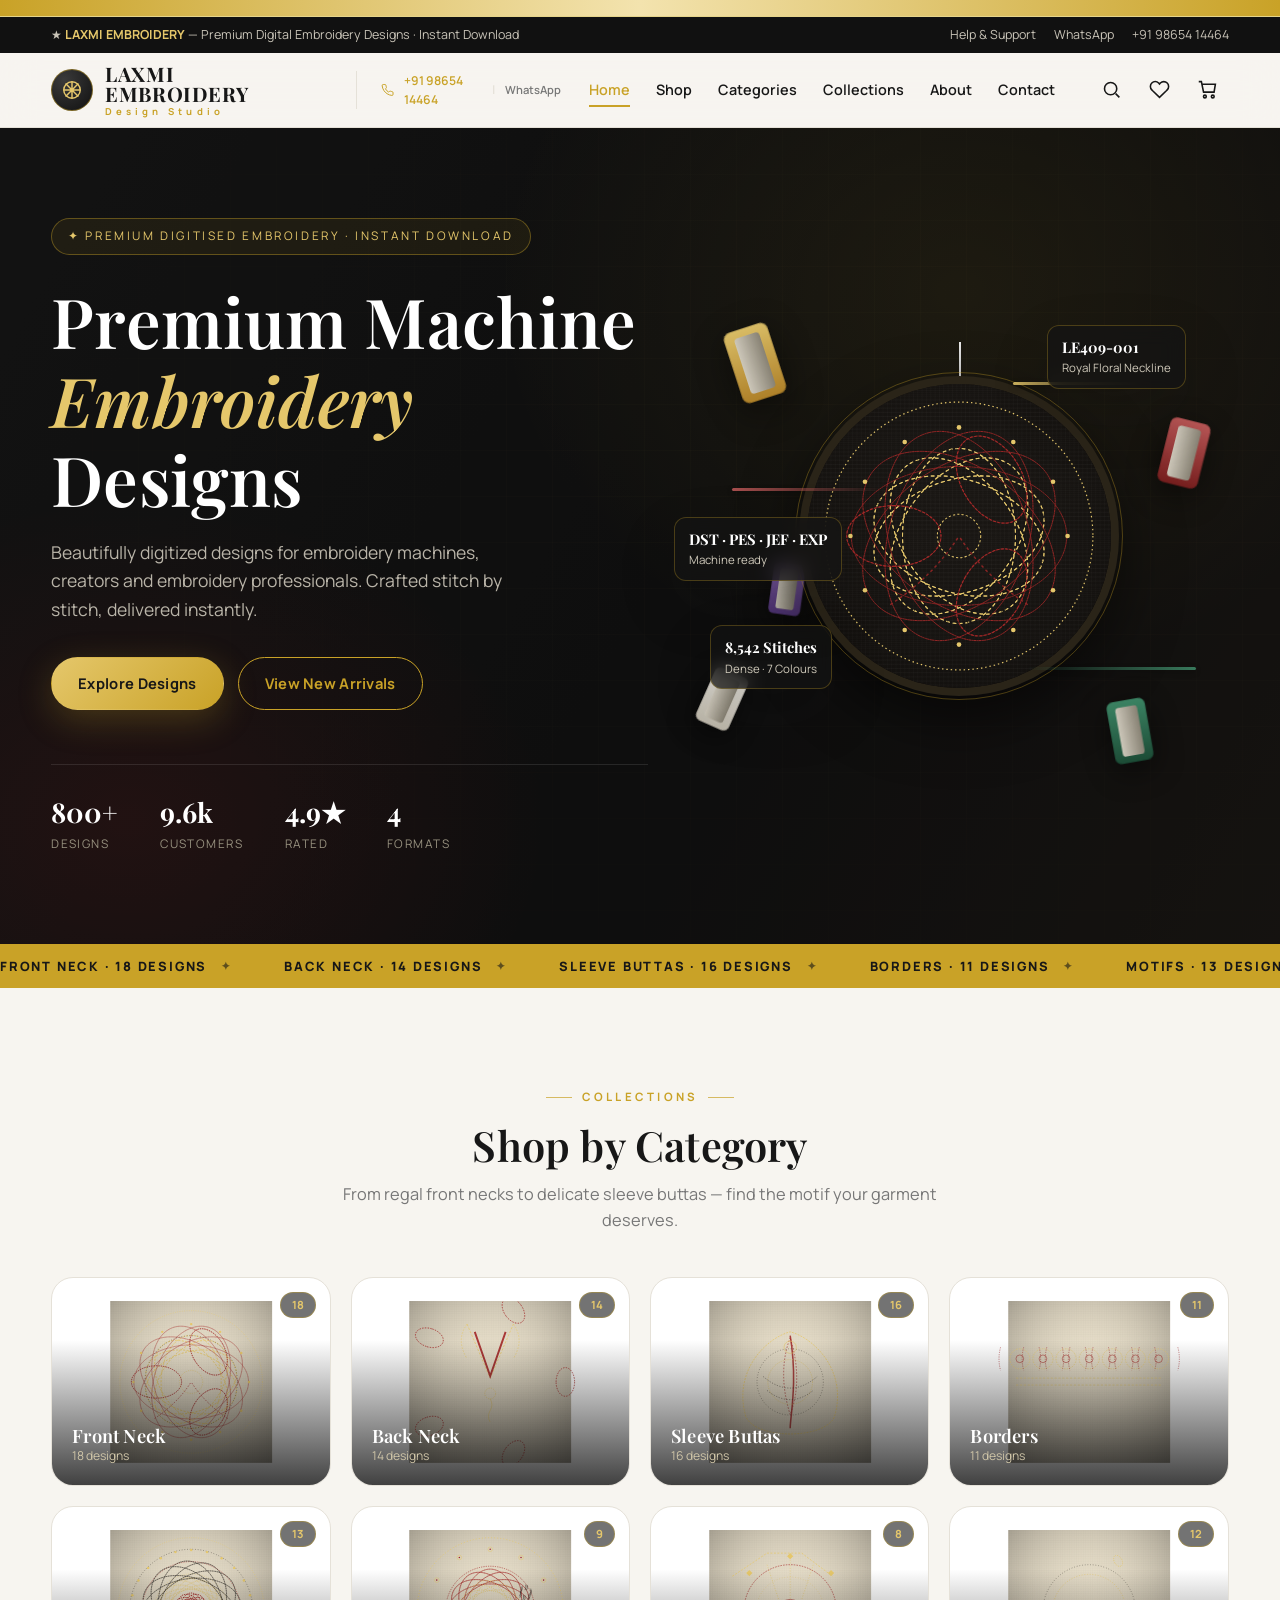
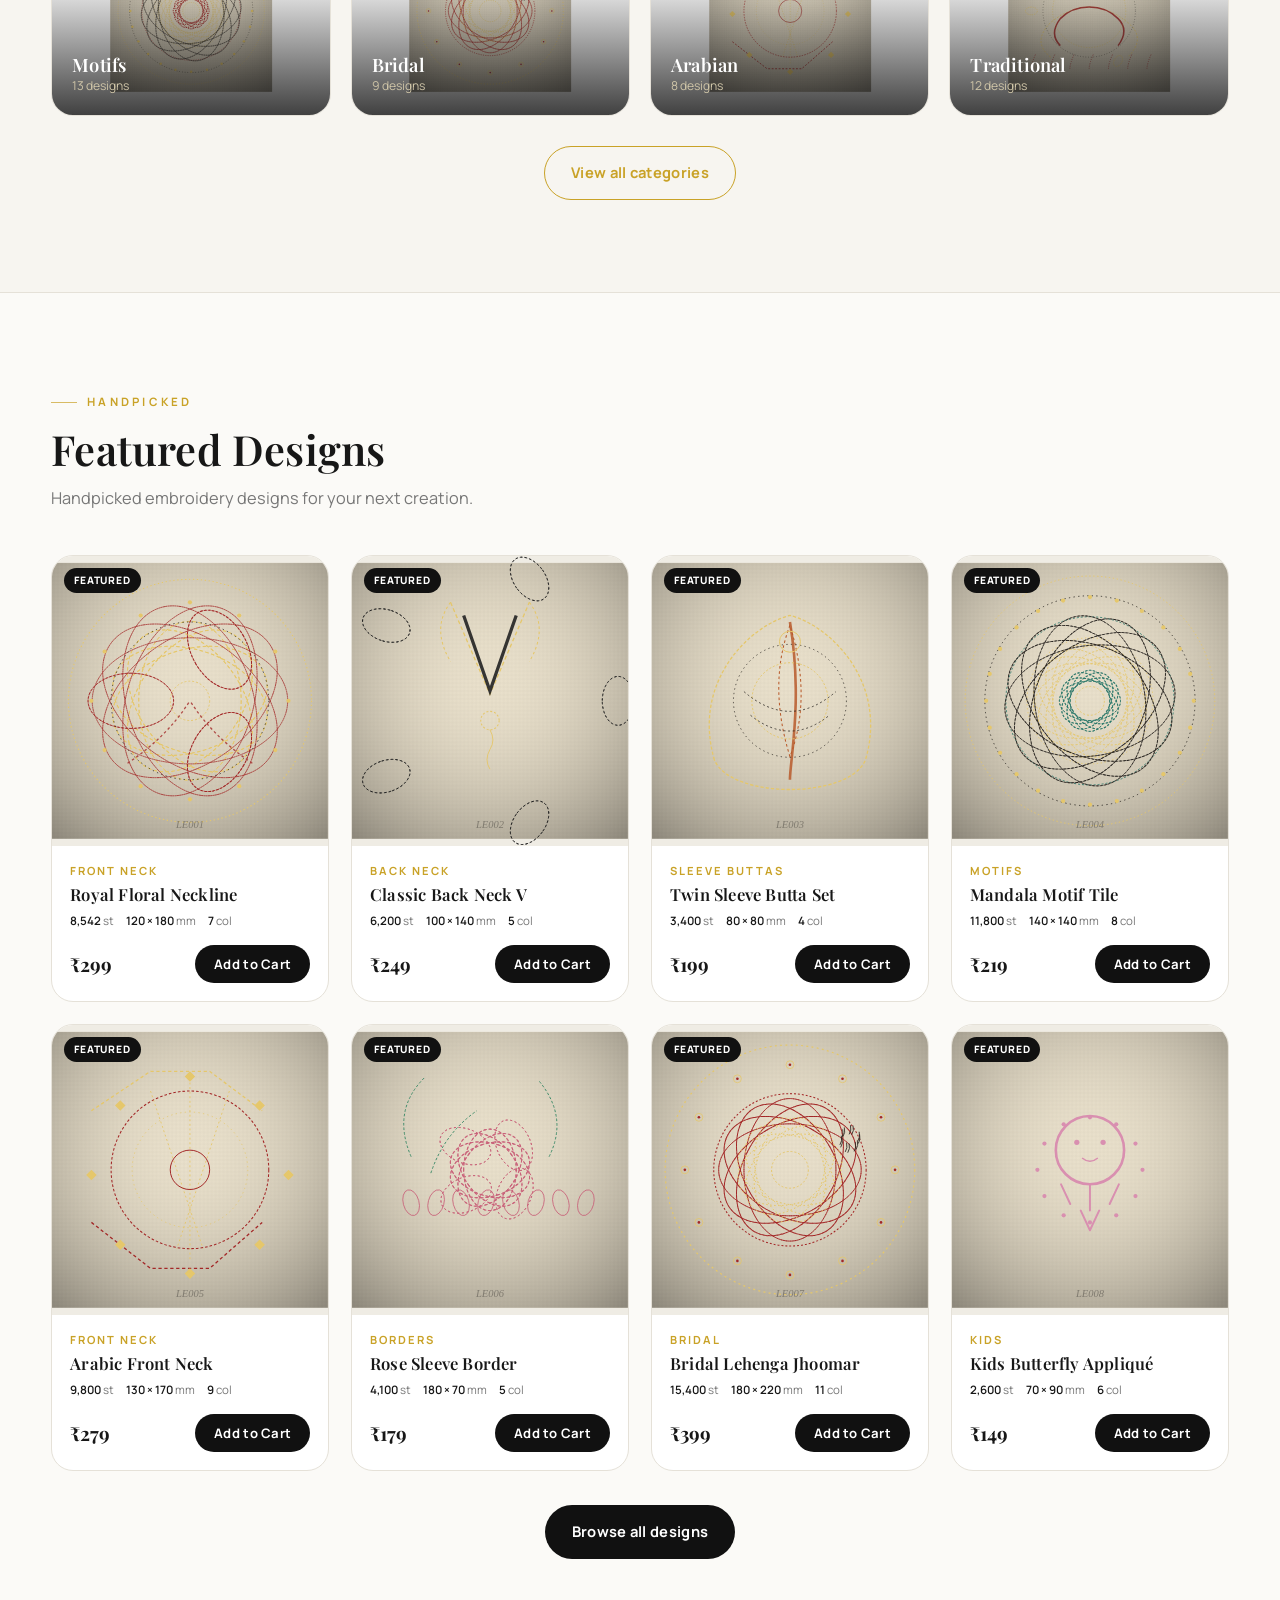
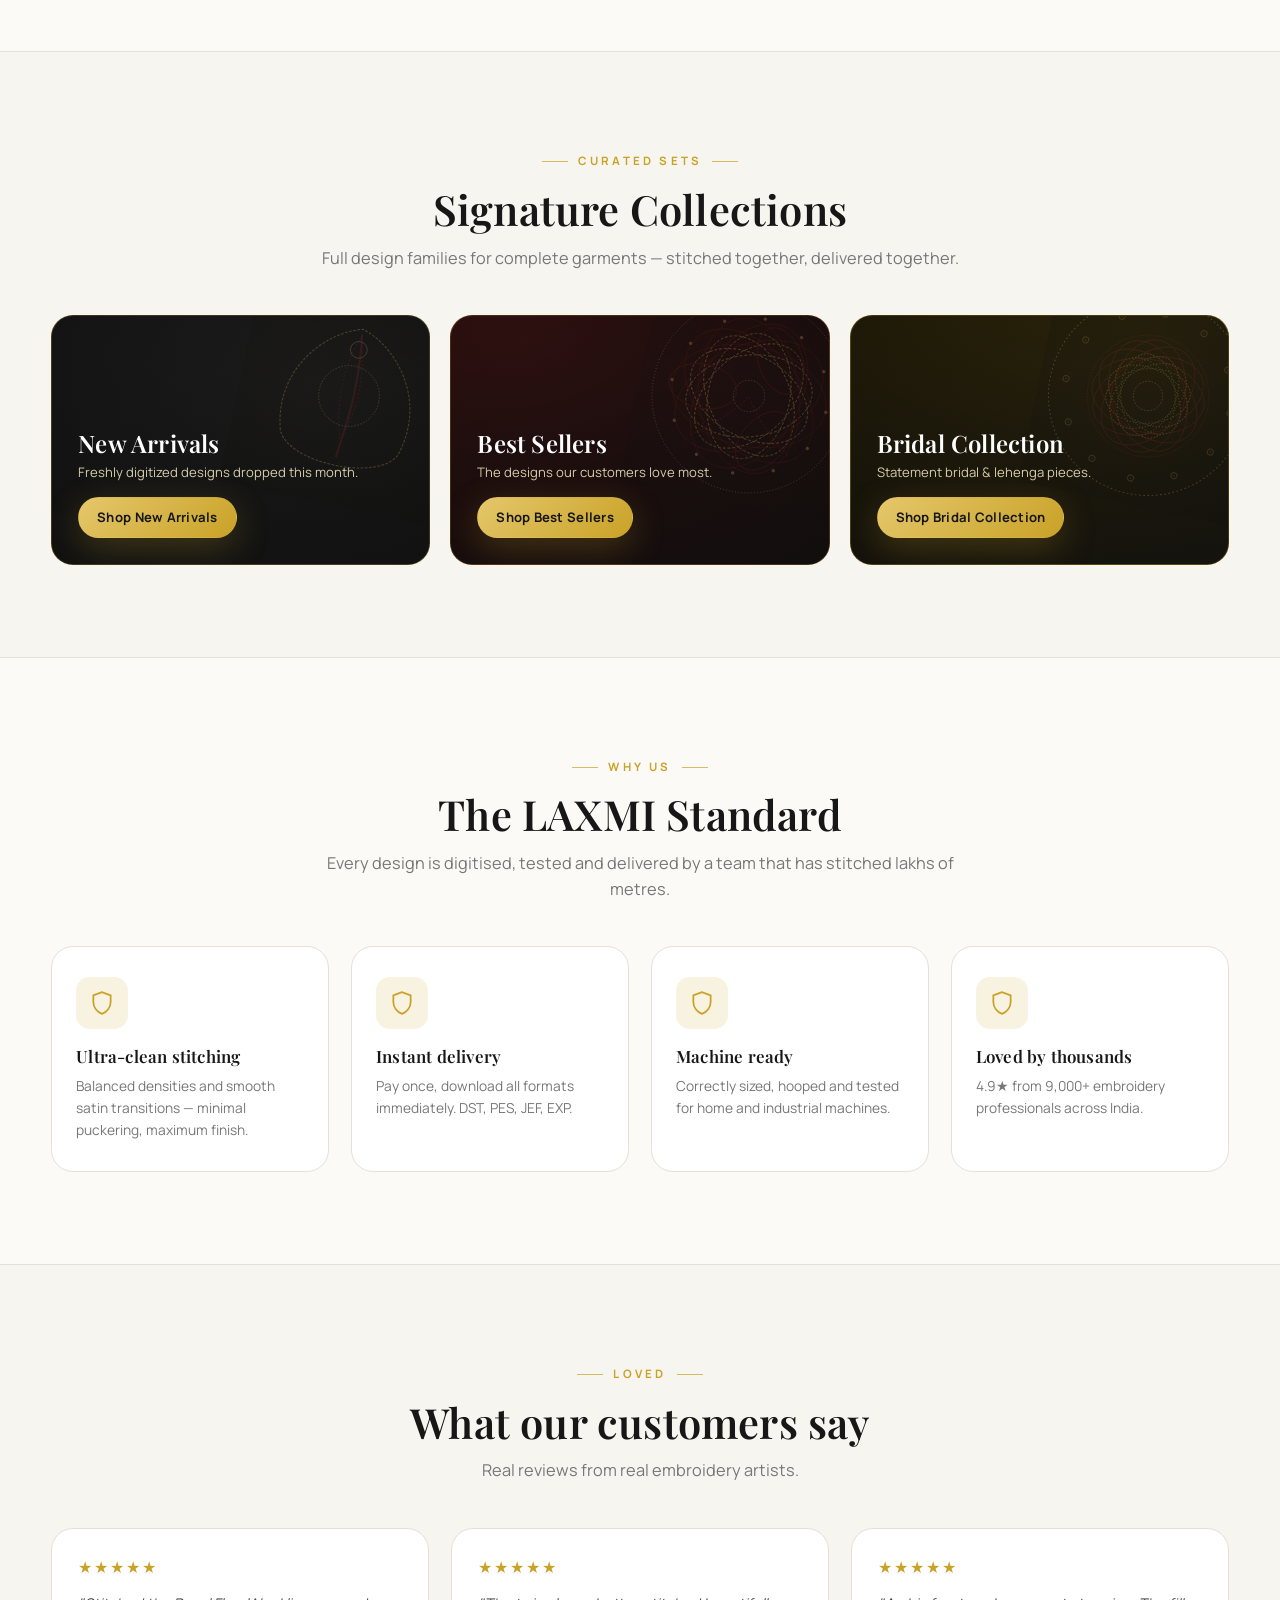
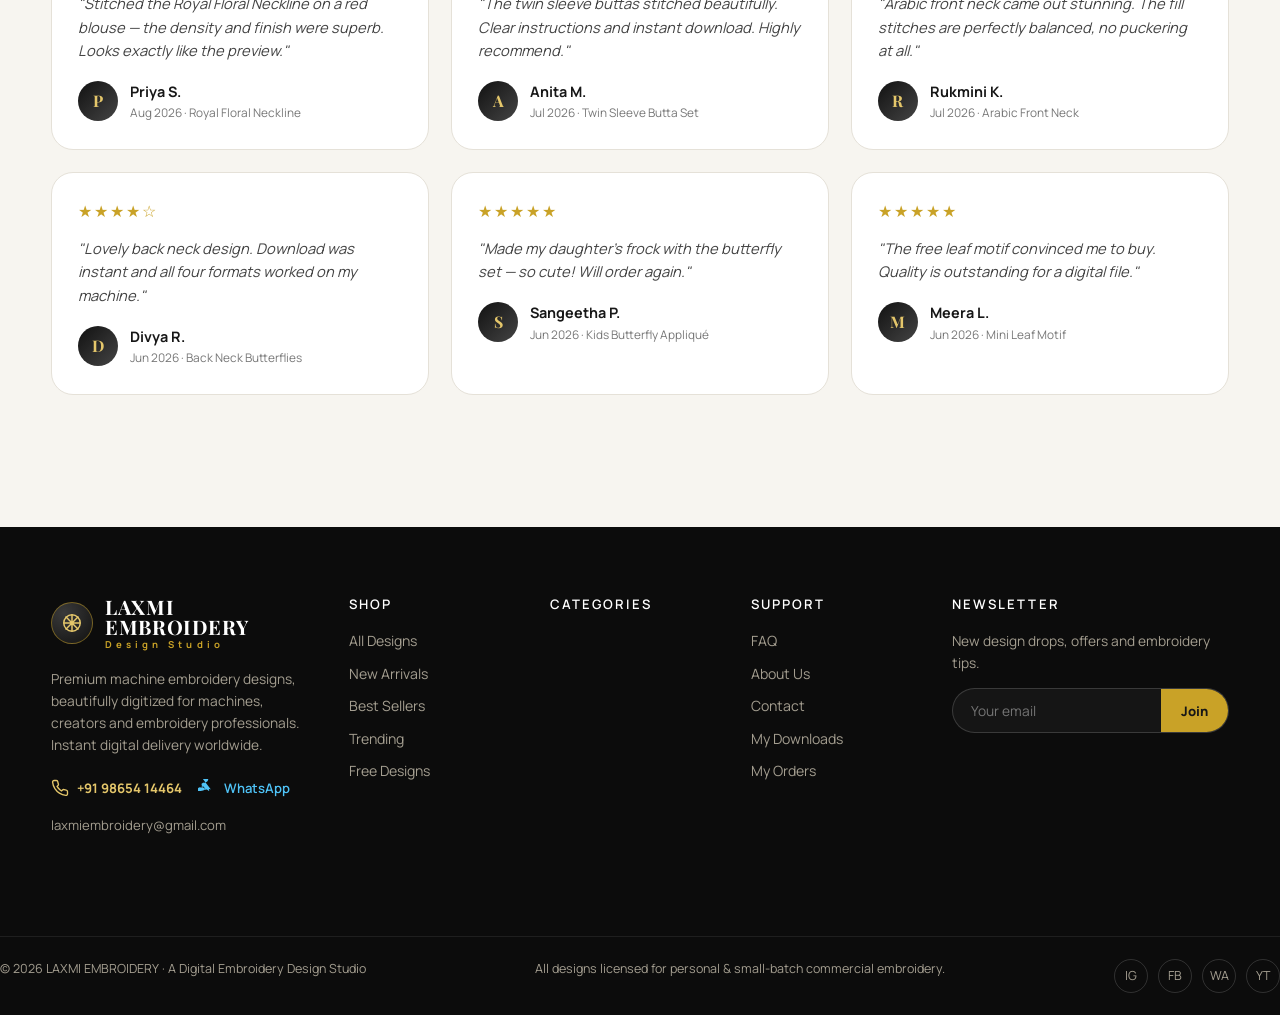
==== index.html @ 92add5aa "LAXMI EMBROIDERY - Premium Machine Embroidery Marketplace" ====
<!DOCTYPE html>
<html lang="en">
<head>
<meta charset="UTF-8">
<meta name="viewport" content="width=device-width, initial-scale=1.0">
<title>LAXMI EMBROIDERY — Premium Machine Embroidery Designs</title>
<meta name="description" content="Beautifully digitized machine embroidery designs for embroidery machines, creators and professionals. Instant digital download in DST, PES, JEF, EXP formats.">
<link rel="preconnect" href="https://fonts.googleapis.com">
<link rel="preconnect" href="https://fonts.gstatic.com" crossorigin>
<link href="https://fonts.googleapis.com/css2?family=Playfair+Display:ital,wght@0,400;0,600;0,700;1,400;1,600&family=Manrope:wght@400;500;600;700;800&display=swap" rel="stylesheet">
<link rel="stylesheet" href="market.css">
<link rel="icon" href="data:image/svg+xml,%3Csvg xmlns='http://www.w3.org/2000/svg' viewBox='0 0 100 100'%3E%3Ccircle cx='50' cy='50' r='46' fill='%23111111' stroke='%23c9a227' stroke-width='4'/%3E%3Ctext x='50' y='62' font-size='40' text-anchor='middle' fill='%23e5c76b' font-family='Georgia'%3EL%3C/text%3E%3C/svg%3E">
</head>
<body data-route="">
  <div class="announce" id="announceBar" hidden></div>
  <div class="topbar">
    <div class="container">
      <span>★ <b>LAXMI EMBROIDERY</b> — Premium Digital Embroidery Designs · Instant Download</span>
      <div class="toplinks">
        <a href="#/help">Help &amp; Support</a>
        <a href="https://wa.me/919865414464" target="_blank" rel="noopener">WhatsApp</a>
        <a href="tel:+919865414464">+91 98654 14464</a>
      </div>
    </div>
  </div>

  <header class="header">
    <div class="container">
      <a class="brand" href="#/">
        <span class="brand-mark">
          <svg viewBox="0 0 24 24" fill="none" stroke="#e5c76b" stroke-width="1.6"><circle cx="12" cy="12" r="9"/><path d="M12 3v18M3 12h18M5 5l14 14M19 5L5 19"/></svg>
        </span>
        <span class="brand-name">LAXMI EMBROIDERY<small>Design Studio</small></span>
      </a>
      <div class="brand-contact" style="display:flex;align-items:center;gap:10px;margin-left:24px;padding-left:24px;border-left:1px solid var(--border);font-size:.76rem;color:var(--muted);font-weight:600">
        <svg viewBox="0 0 24 24" fill="none" stroke="currentColor" stroke-width="1.8" width="16" height="16" style="color:var(--gold)"><path d="M22 16.92v3a2 2 0 0 1-2.18 2 19.79 19.79 0 0 1-8.63-3.07 19.5 19.5 0 0 1-6-6 19.79 19.79 0 0 1-3.07-8.67A2 2 0 0 1 4.11 2h3a2 2 0 0 1 2 1.72 12.84 12.84 0 0 0 .7 2.81 2 2 0 0 1-.45 2.11L8.09 9.91a16 16 0 0 0 6 6l1.27-1.27a2 2 0 0 1 2.11-.45 12.84 12.84 0 0 0 2.81.7A2 2 0 0 1 22 16.92z"/></svg>
        <a href="tel:+919865414464" style="color:var(--gold);text-decoration:none">+91 98654 14464</a>
        <span style="color:var(--border)">|</span>
        <a href="https://wa.me/919865414464" target="_blank" style="color:var(--muted);text-decoration:none;font-size:.7rem">WhatsApp</a>
      </div>
      <nav class="nav" id="mainNav">
        <a href="#/" data-nav="home">Home</a>
        <a href="#/shop" data-nav="shop">Shop</a>
        <a href="#/categories" data-nav="categories">Categories</a>
        <a href="#/collections" data-nav="collections">Collections</a>
        <a href="#/about" data-nav="about">About</a>
        <a href="#/contact" data-nav="contact">Contact</a>
      </nav>
      <div class="hdr-actions">
        <button class="icon-btn" id="searchBtn" title="Search" aria-label="Search">
          <svg viewBox="0 0 24 24" fill="none" stroke="currentColor" stroke-width="1.8"><circle cx="11" cy="11" r="7"/><path d="m21 21-4.3-4.3"/></svg>
        </button>
        <a class="icon-btn" href="#/wishlist" title="Wishlist" aria-label="Wishlist">
          <svg viewBox="0 0 24 24" fill="none" stroke="currentColor" stroke-width="1.8"><path d="M20.8 4.6a5.5 5.5 0 0 0-7.8 0L12 5.8l-1-1.2a5.5 5.5 0 0 0-7.8 7.8l1 1.1L12 21l7.8-7.5 1-1.1a5.5 5.5 0 0 0 0-7.8Z"/></svg>
          <span class="badge-count hidden" id="wishCount">0</span>
        </a>
        <a class="icon-btn" href="#/cart" title="Cart" aria-label="Cart">
          <svg viewBox="0 0 24 24" fill="none" stroke="currentColor" stroke-width="1.8"><path d="M6 6h15l-1.5 9h-12L5 3H2"/><circle cx="9" cy="20" r="1.6"/><circle cx="18" cy="20" r="1.6"/></svg>
          <span class="badge-count hidden" id="cartCount">0</span>
        </a>
        <button class="burger icon-btn" id="burger" aria-label="Menu">
          <svg viewBox="0 0 24 24" fill="none" stroke="currentColor" stroke-width="1.8"><path d="M4 7h16M4 12h16M4 17h16"/></svg>
        </button>
      </div>
    </div>
  </header>

  <main id="app"></main>

  <footer class="footer">
    <div class="footer-top">
      <div class="container">
        <div>
          <a class="fbrand" href="#/">
            <span class="brand-mark"><svg viewBox="0 0 24 24" fill="none" stroke="#e5c76b" stroke-width="1.6"><circle cx="12" cy="12" r="9"/><path d="M12 3v18M3 12h18M5 5l14 14M19 5L5 19"/></svg></span>
            <span class="brand-name" style="color:#fff">LAXMI EMBROIDERY<small>Design Studio</small></span>
          </a>
          <p class="fdesc">Premium machine embroidery designs, beautifully digitized for machines, creators and embroidery professionals. Instant digital delivery worldwide.</p>
          <div class="footer-contact" style="display:flex;flex-wrap:wrap;gap:16px;margin-top:16px;font-size:.82rem;align-items:center">
            <a href="tel:+919865414464" style="display:flex;align-items:center;gap:8px;color:var(--gold-hi);font-weight:700;text-decoration:none">
              <svg viewBox="0 0 24 24" fill="none" stroke="currentColor" stroke-width="1.8" width="18" height="18"><path d="M22 16.92v3a2 2 0 0 1-2.18 2 19.79 19.79 0 0 1-8.63-3.07 19.5 19.5 0 0 1-6-6 19.79 19.79 0 0 1-3.07-8.67A2 2 0 0 1 4.11 2h3a2 2 0 0 1 2 1.72 12.84 12.84 0 0 0 .7 2.81 2 2 0 0 1-.45 2.11L8.09 9.91a16 16 0 0 0 6 6l1.27-1.27a2 2 0 0 1 2.11-.45 12.84 12.84 0 0 0 2.81.7A2 2 0 0 1 22 16.92z"/></svg>
              +91 98654 14464
            </a>
            <a href="https://wa.me/919865414464" target="_blank" style="display:flex;align-items:center;gap:8px;color:#4fc3f7;text-decoration:none;font-weight:600">
              <svg viewBox="0 0 24 24" fill="#4fc3f7" width="18" height="18"><path d="M17.472 14.382c-.297-.149-1.758-.867-2.03-.967-.273-.099-.471-.148-.67.15-.197.297-.767.966-.94 1.164-.173.199-.347.223-.644.075-.297-.15-1.255-.463-2.39-1.475-.883-.788-1.48-1.761-1.653-2.059-.173-.297-.018-.454.13-.454.134 0 .298.068.404.085.104.017 1.416.687 3.006 1.792 1.285.905 1.888 1.79 2.058 2.074.171.286.178.594.127.896-.05.293-.246.328-.477.207-.798-.427-1.712-1.458-2.067-1.767-.35-.305-.639-.554-.982-.446-.342.108-.544.364-.622.543-.095.216-.212.294-.35.294-.149 0-.28-.09-.443-.19-.162-.1-.545-.427-.964-1.397-.387-.895-.54-1.56-.554-1.654-.014-.094-.184-.403-.388-.592-.352-.323-.744-.572-1.14-.587-.406-.015-.81.07-1.11.283-.307.216-.678.697-.716.87-.038.174-.222.272-.427.225-.317-.069-.958-.39-1.988-.39-.884 0-1.74.34-2.328.94-.592.6-1.026 1.41-1.14 1.89-.113.48-.11 1.15-.06 1.49.034.305.25.547.642.574l1.346.074c1.532.077 2.905-.066 4.171-.313 1.27-.247 2.23-.57 2.84-.947.61-.37 1.09-.882 1.23-1.23.14-.35.182-.66.125-.925-.057-.266-.39-.49-.757-.53l-.236-.025c-.776-.076-1.503-.32-2.152-.686-.647-.364-1.16-.932-1.342-1.372-.18-.44-.22-.78-.11-1.01.11-.23.355-.533.87-.824.46-.26 1.07-.55 1.5-.754.48-.23.78-.33 1.03-.42.25-.09.46-.065.67.023.21.088.47.357.67.707.2.35.32.848.34 1.09.02.26-.165.465-.54.535-.617.114-1.066.156-1.32.107-.25-.05-.73-.147-1.27-.35-.67-.24-1.23-.56-1.57-.895-.34-.33-.53-.7-.54-1.1-.01-.4.15-.74.475-1.04.34-.32.8-.565 1.14-.84.24-.19.425-.27.55-.33.11-.07.32-.1.53-.067.21.033.67.055 1.346.067 1.31.022 2.32-.312 3.12-1.08.79-.78 1.3-1.83 1.54-2.58.24-.75.25-1.35.13-1.83-.12-.48-.54-.87-1.1-.95-.56-.08-1.2-.12-1.7-.17-.5-.05-.89-.15-1.29-.25-.4-.1-.77-.25-1.08-.45-.3-.2-.57-.46-.8-.8-.23-.34-.3-.72-.2-.98.1-.26.32-.46.62-.68.3-.22.74-.37 1.1-.54.36-.17.68-.27 1.01-.33.33-.06.65-.1.96-.1.3 0 .61.03.91.1.25.07.5.18.73.32.23.14.42.31.57.48.15.17.24.38.3.6.06.23.02.46-.04.67-.06.2-.18.38-.34.5-.16.12-.35.22-.56.3-.2.08-.42.14-.64.18-.22.04-.44.06-.67.06-.23 0-.46-.02-.68-.04-.22-.02-.43-.07-.63-.12-.2-.05-.39-.1-.57-.15-.18-.05-.35-.1-.5-.15-.15-.05-.29-.08-.42-.12-.13-.04-.25-.07-.36-.1-.11-.03-.22-.05-.33-.07-.11-.02-.21-.03-.31-.04-.1-.01-.2-.02-.3-.02-.1 0-.19 0-.28.01-.09.01-.17.02-.25.03-.08.01-.16.01-.24.01-.08 0-.16 0-.24-.01-.08-.01-.16-.02-.24-.03-.08-.01-.15-.02-.23-.03-.08-.01-.16-.02-.24-.03-.08 0-.15-.01-.23-.02-.08-.01-.15-.02-.23-.03-.08 0-.15-.01-.23-.02-.08-.01-.15-.02-.23-.03-.07 0-.15-.01-.22-.02-.07-.01-.14-.02-.21-.03-.07 0-.14-.01-.21-.02-.07-.01-.14-.02-.21-.03"/></svg>
              WhatsApp
            </a>
            <a href="mailto:laxmiembroidery@gmail.com" style="color:#a49e90;text-decoration:none">laxmiembroidery@gmail.com</a>
          </div>
        </div>
        <div>
          <h4>Shop</h4>
          <ul>
            <li><a href="#/shop">All Designs</a></li>
            <li><a href="#/shop?filter=new">New Arrivals</a></li>
            <li><a href="#/shop?filter=best">Best Sellers</a></li>
            <li><a href="#/shop?filter=trend">Trending</a></li>
            <li><a href="#/shop?filter=free">Free Designs</a></li>
          </ul>
        </div>
        <div>
          <h4>Categories</h4>
          <ul id="footerCats"></ul>
        </div>
        <div>
          <h4>Support</h4>
          <ul>
            <li><a href="#/faq">FAQ</a></li>
            <li><a href="#/about">About Us</a></li>
            <li><a href="#/contact">Contact</a></li>
            <li><a href="#/downloads">My Downloads</a></li>
            <li><a href="#/orders">My Orders</a></li>
          </ul>
        </div>
        <div>
          <h4>Newsletter</h4>
          <p style="font-size:.86rem;margin-bottom:14px">New design drops, offers and embroidery tips.</p>
          <form class="newsletter" id="newsForm">
            <input type="email" placeholder="Your email" required aria-label="Email">
            <button type="submit">Join</button>
          </form>
        </div>
      </div>
      <div class="footer-art" id="footerArt"></div>
    </div>
    <div class="footer-bottom">
      <div class="container" style="justify-content:space-between;display:flex;flex-wrap:wrap;gap:14px;width:100%">
        <span>© 2026 LAXMI EMBROIDERY · A Digital Embroidery Design Studio</span>
        <span>All designs licensed for personal &amp; small-batch commercial embroidery.</span>
        <div class="socials">
          <a href="#" title="Instagram">IG</a>
          <a href="#" title="Facebook">FB</a>
          <a href="https://wa.me/919865414464" title="WhatsApp">WA</a>
          <a href="#" title="YouTube">YT</a>
        </div>
      </div>
    </div>
  </footer>

  <nav class="mob-nav">
    <a href="#/" data-nav="home"><svg viewBox="0 0 24 24" fill="none" stroke="currentColor" stroke-width="1.8"><path d="M3 10.5 12 3l9 7.5V21h-6v-6h-6v6H3Z"/><path d="M6.5 9v9M17.5 9v9" stroke-dasharray="2 2" opacity=".4"/></svg>Home</a>
    <a href="#/shop" data-nav="shop"><svg viewBox="0 0 24 24" fill="none" stroke="currentColor" stroke-width="1.8"><path d="M3 9h18l-1.5 10h-15Z"/><circle cx="9" cy="20" r="1.5"/><circle cx="15" cy="20" r="1.5"/></svg>Shop</a>
    <a href="#/search" data-nav="search"><svg viewBox="0 0 24 24" fill="none" stroke="currentColor" stroke-width="1.8"><circle cx="11" cy="11" r="7"/><path d="m21 21-4.3-4.3"/></svg>Search</a>
    <a href="#/wishlist" data-nav="wishlist"><svg viewBox="0 0 24 24" fill="none" stroke="currentColor" stroke-width="1.8"><path d="M20.8 4.6a5.5 5.5 0 0 0-7.8 0L12 5.8l-1-1.2a5.5 5.5 0 0 0-7.8 7.8l1 1.1L12 21l7.8-7.5 1-1.1a5.5 5.5 0 0 0 0-7.8Z"/></svg>Wishlist</a>
    <a href="#/account" data-nav="account"><svg viewBox="0 0 24 24" fill="none" stroke="currentColor" stroke-width="1.8"><circle cx="12" cy="8" r="4"/><path d="M4 21c1.5-4 4.5-6 8-6s6.5 2 8 6"/></svg>Account</a>
  </nav>

  <div class="toast-wrap" id="toastWrap"></div>
  <div class="modal-back" id="modalBack"><div class="modal" id="modalBox"></div></div>

  <!-- Mobile sticky contact bar -->
  <div class="mobile-contact-bar" style="display:none;position:fixed;bottom:64px;left:0;right:0;z-index:110;background:linear-gradient(90deg,var(--black),#1a1a1a);border-top:1px solid var(--border);padding:10px 16px;box-shadow:0 -4px 20px rgba(0,0,0,.3)">
    <div style="display:flex;justify-content:space-around;align-items:center;flex-wrap:wrap;gap:8px">
      <a href="tel:+919865414464" style="display:flex;align-items:center;gap:6px;color:var(--gold-hi);font-weight:700;font-size:.8rem;text-decoration:none">
        <svg viewBox="0 0 24 24" fill="none" stroke="currentColor" stroke-width="2" width="18" height="18"><path d="M22 16.92v3a2 2 0 0 1-2.18 2 19.79 19.79 0 0 1-8.63-3.07 19.5 19.5 0 0 1-6-6 19.79 19.79 0 0 1-3.07-8.67A2 2 0 0 1 4.11 2h3a2 2 0 0 1 2 1.72 12.84 12.84 0 0 0 .7 2.81 2 2 0 0 1-.45 2.11L8.09 9.91a16 16 0 0 0 6 6l1.27-1.27a2 2 0 0 1 2.11-.45 12.84 12.84 0 0 0 2.81.7A2 2 0 0 1 22 16.92z"/></svg>
        Call: 98654 14464
      </a>
      <a href="https://wa.me/919865414464" target="_blank" style="display:flex;align-items:center;gap:6px;background:#25d366;color:#fff;padding:8px 16px;border-radius:999px;font-weight:700;font-size:.75rem;text-decoration:none">
        <svg viewBox="0 0 24 24" fill="#fff" width="16" height="16"><path d="M17.472 14.382c-.297-.149-1.758-.867-2.03-.967-.273-.099-.471-.148-.67.15-.197.297-.767.966-.94 1.164-.173.199-.347.223-.644.075-.297-.15-1.255-.463-2.39-1.475-.883-.788-1.48-1.761-1.653-2.059-.173-.297-.018-.454.13-.454.134 0 .298.068.404.085.104.017 1.416.687 3.006 1.792 1.285.905 1.888 1.79 2.058 2.074.171.286.178.594.127.896-.05.293-.246.328-.477.207-.798-.427-1.712-1.458-2.067-1.767-.35-.305-.639-.554-.982-.446-.342.108-.544.364-.622.543-.095.216-.212.294-.35.294-.149 0-.28-.09-.443-.19-.162-.1-.545-.427-.964-1.397-.387-.895-.54-1.56-.554-1.654-.014-.094-.184-.403-.388-.592-.352-.323-.744-.572-1.14-.587-.406-.015-.81.07-1.11.283-.307.216-.678.697-.716.87-.038.174-.222.272-.427.225-.317-.069-.958-.39-1.988-.39-.884 0-1.74.34-2.328.94-.592.6-1.026 1.41-1.14 1.89-.113.48-.11 1.15-.06 1.49.034.305.25.547.642.574l1.346.074c1.532.077 2.905-.066 4.171-.313 1.27-.247 2.23-.57 2.84-.947.61-.37 1.09-.882 1.23-1.23.14-.35.182-.66.125-.925-.057-.266-.39-.49-.757-.53l-.236-.025c-.776-.076-1.503-.32-2.152-.686-.647-.364-1.16-.932-1.342-1.372-.18-.44-.22-.78-.11-1.01.11-.23.355-.533.87-.824.46-.26 1.07-.55 1.5-.754.48-.23.78-.33 1.03-.42.25-.09.46-.065.67.023.21.088.47.357.67.707.2.35.32.848.34 1.09.02.26-.165.465-.54.535-.617.114-1.066.156-1.32.107-.25-.05-.73-.147-1.27-.35-.67-.24-1.23-.56-1.57-.895-.34-.33-.53-.7-.54-1.1-.01-.4.15-.74.475-1.04.34-.32.8-.565 1.14-.84.24-.19.425-.27.55-.33.11-.07.32-.1.53-.067.21.033.67.055 1.346.067 1.31.022 2.32-.312 3.12-1.08.79-.78 1.3-1.83 1.54-2.58.24-.75.25-1.35.13-1.83-.12-.48-.54-.87-1.1-.95-.56-.08-1.2-.12-1.7-.17-.5-.05-.89-.15-1.29-.25-.4-.1-.77-.25-1.08-.45-.3-.2-.57-.46-.8-.8-.23-.34-.3-.72-.2-.98.1-.26.32-.46.62-.68.3-.22.74-.37 1.1-.54.36-.17.68-.27 1.01-.33.33-.06.65-.1.96-.1.3 0 .61.03.91.1.25.07.5.18.73.32.23.14.42.31.57.48.15.17.24.38.3.6.06.23.02.46-.04.67-.06.2-.18.38-.34.5-.16.12-.35.22-.56.3-.2.08-.42.14-.64.18-.22.04-.44.06-.67.06-.23 0-.46-.02-.68-.04-.22-.02-.43-.07-.63-.12-.2-.05-.39-.1-.57-.15-.18-.05-.35-.1-.5-.15-.15-.05-.29-.08-.42-.12-.13-.04-.25-.07-.36-.1-.11-.03-.22-.05-.33-.07-.11-.02-.21-.03-.31-.04-.1-.01-.2-.02-.3-.02-.1 0-.19 0-.28.01-.09.01-.17.02-.25.03-.08.01-.16.01-.24.01-.08 0-.16 0-.24-.01-.08-.01-.16-.02-.24-.03-.08-.01-.15-.02-.23-.03-.08-.01-.16-.02-.24-.03-.08 0-.16 0-.24-.01-.08-.01-.16-.02-.24-.03-.08-.01-.15-.02-.23-.03-.08-.01-.16-.02-.24-.03-.08 0-.16 0-.24-.01-.08-.01-.16-.02-.24-.03-.08-.01-.15-.02-.23-.03-.08-.01-.16-.02-.24-.03-.08 0-.16 0-.24-.01-.08-.01-.16-.02-.24-.03-.08-.01-.15-.02-.23-.03-.08-.01-.16-.02-.24-.03-.08 0-.16 0-.24-.01-.08-.01-.16-.02-.24-.03-.07 0-.15-.01-.22-.02-.07-.01-.14-.02-.21-.03-.07 0-.14-.01-.21-.02-.07-.01-.14-.02-.21-.03-.07 0-.14-.01-.21-.02-.07-.01-.14-.02-.21-.03"/></svg>
        WhatsApp
      </a>
      <a href="mailto:laxmiembroidery@gmail.com" style="display:flex;align-items:center;gap:6px;color:var(--muted);font-size:.75rem;text-decoration:none">
        <svg viewBox="0 0 24 24" fill="none" stroke="currentColor" stroke-width="1.8" width="16" height="18"><path d="M4 4h16c1.1 0 2 .9 2 2v12c0 1.1-.9 2-2 2H4c-1.1 0-2-.9-2-2V6c0-1.1.9-2 2-2z"/><polyline points="22,6 12,13 2,6"/></svg>
        Email Us
      </a>
    </div>
  </div>

  <script src="qrcode.js"></script>
  <script src="artwork.js"></script>
  <script src="market.js"></script>
</body>
</html>
---- market.css ----
/* =====================================================================
   LAXMI EMBROIDERY — PREMIUM MARKETPLACE
   Design system + customer storefront
   Brand: near-black + warm ivory + metallic gold + champagne
   ===================================================================== */

:root {
  --black: #111111;
  --black-2: #1c1c1c;
  --ivory: #f7f5f0;
  --ivory-2: #fbfaf7;
  --cream: #efece4;
  --gold: #c9a227;
  --gold-hi: #e5c76b;
  --gold-soft: rgba(201, 162, 39, 0.14);
  --champagne: #e8ddc4;
  --text: #171717;
  --muted: #777777;
  --border: #e5e1d8;
  --maroon: #8b1a1a;

  --serif: 'Playfair Display', 'Cormorant Garamond', Georgia, serif;
  --sans: 'Manrope', Inter, -apple-system, 'Segoe UI', sans-serif;

  --shadow-sm: 0 1px 2px rgba(17,17,17,.05), 0 4px 14px rgba(17,17,17,.06);
  --shadow-md: 0 8px 30px rgba(17,17,17,.10);
  --shadow-lg: 0 24px 60px rgba(17,17,17,.16);
  --shadow-gold: 0 10px 34px rgba(201,162,39,.25);

  --radius: 14px;
  --radius-lg: 22px;
  --ease: cubic-bezier(.22,.61,.36,1);
  --speed: 260ms;
}

* { box-sizing: border-box; margin: 0; padding: 0; }
html { scroll-behavior: smooth; }
body {
  font-family: var(--sans);
  background: var(--ivory);
  color: var(--text);
  line-height: 1.6;
  -webkit-font-smoothing: antialiased;
  overflow-x: hidden;
}
img, svg { display: block; max-width: 100%; }
a { color: inherit; text-decoration: none; }
button { font-family: inherit; cursor: pointer; border: none; background: none; color: inherit; }
input, select, textarea { font-family: inherit; font-size: 1rem; color: var(--text); }
::selection { background: var(--gold); color: #fff; }

.container { width: min(1200px, 92%); margin-inline: auto; }

h1,h2,h3,h4 { font-family: var(--serif); font-weight: 600; line-height: 1.15; letter-spacing: .2px; }
.eyebrow {
  display: inline-flex; align-items: center; gap: 10px;
  font-size: .72rem; letter-spacing: .28em; text-transform: uppercase;
  color: var(--gold); font-weight: 700; margin-bottom: 14px;
}
.eyebrow::before, .eyebrow.center::after { content: ""; width: 26px; height: 1px; background: var(--gold); opacity: .7; }
.eyebrow.center { justify-content: center; width: 100%; }
.section { padding: 92px 0; }
.section-head { max-width: 640px; margin-bottom: 44px; }
.section-head.center { margin-inline: auto; text-align: center; }
.section-head h2 { font-size: clamp(1.8rem, 3.4vw, 2.6rem); margin-bottom: 12px; }
.section-head p { color: var(--muted); font-size: 1.02rem; }

/* ---------- Buttons ---------- */
.btn {
  display: inline-flex; align-items: center; justify-content: center; gap: 10px;
  padding: 14px 26px; border-radius: 999px; font-weight: 700; font-size: .92rem;
  letter-spacing: .02em; transition: all var(--speed) var(--ease);
  border: 1px solid transparent; white-space: nowrap;
}
.btn-gold { background: linear-gradient(135deg, var(--gold-hi), var(--gold)); color: #171717; box-shadow: var(--shadow-gold); }
.btn-gold:hover { transform: translateY(-2px); box-shadow: 0 16px 40px rgba(201,162,39,.38); }
.btn-dark { background: var(--black); color: #fff; }
.btn-dark:hover { background: #000; transform: translateY(-2px); box-shadow: var(--shadow-md); }
.btn-outline { border-color: var(--gold); color: var(--gold); background: transparent; }
.btn-outline:hover { background: var(--gold-soft); }
.btn-ghost { border-color: var(--border); color: var(--text); background: #fff; }
.btn-ghost:hover { border-color: var(--gold); color: var(--gold); }
.btn-sm { padding: 9px 18px; font-size: .82rem; }
.btn-block { width: 100%; }
.btn[disabled] { opacity: .5; pointer-events: none; }

/* ---------- Top bar ---------- */
.topbar {
  background: var(--black); color: #c9c4b8; font-size: .78rem;
  padding: 8px 0; position: relative; z-index: 60;
}
.topbar .container { display: flex; justify-content: space-between; align-items: center; gap: 12px; }
.topbar b { color: var(--gold-hi); font-weight: 700; }
.topbar .toplinks { display: flex; gap: 18px; }
.topbar a:hover { color: #fff; }

/* ---------- Header ---------- */
.header {
  position: sticky; top: 0; z-index: 50;
  background: rgba(247,245,240,.82);
  backdrop-filter: blur(18px); -webkit-backdrop-filter: blur(18px);
  border-bottom: 1px solid var(--border);
}
.header .container { display: flex; align-items: center; gap: 28px; height: 74px; }
.brand { display: flex; align-items: center; gap: 12px; margin-right: 8px; }
.brand-mark {
  width: 42px; height: 42px; border-radius: 50%; flex: none;
  background: radial-gradient(circle at 30% 25%, #3a3a3a, var(--black));
  display: grid; place-items: center; border: 1px solid rgba(201,162,39,.5);
}
.brand-mark svg { width: 22px; height: 22px; }
.brand-name { font-family: var(--serif); font-size: 1.25rem; line-height: 1; font-weight: 700; letter-spacing: .03em; }
.brand-name small { display: block; font-family: var(--sans); font-size: .6rem; letter-spacing: .42em; color: var(--gold); margin-top: 3px; font-weight: 700; }

.nav { display: flex; gap: 26px; margin-left: auto; font-size: .9rem; font-weight: 600; }
.nav a { position: relative; padding: 6px 0; color: var(--text); }
.nav a::after {
  content: ""; position: absolute; left: 0; bottom: 0; height: 2px; width: 0;
  background: var(--gold); transition: width var(--speed) var(--ease);
}
.nav a:hover::after, .nav a.active::after { width: 100%; }
.nav a.active { color: var(--gold); }

.hdr-actions { display: flex; align-items: center; gap: 6px; margin-left: 8px; }
.icon-btn {
  position: relative; width: 42px; height: 42px; border-radius: 50%;
  display: grid; place-items: center; color: var(--text); transition: all var(--speed) var(--ease);
}
.icon-btn:hover { background: var(--gold-soft); color: var(--gold); }
.icon-btn svg { width: 21px; height: 21px; }
.icon-btn .badge-count {
  position: absolute; top: 2px; right: 0; min-width: 17px; height: 17px;
  border-radius: 999px; background: var(--maroon); color: #fff;
  font-size: .64rem; font-weight: 800; display: grid; place-items: center; padding: 0 4px;
}

.burger { display: none; }

/* ---------- Hero ---------- */
.hero {
  position: relative; background: var(--black); color: #fff; overflow: hidden;
  min-height: 620px; display: flex; align-items: center;
}
.hero::before {
  content: ""; position: absolute; inset: 0; opacity: .5;
  background:
    radial-gradient(60% 80% at 75% 20%, rgba(201,162,39,.16), transparent 60%),
    radial-gradient(50% 60% at 10% 85%, rgba(139,26,26,.28), transparent 65%),
    linear-gradient(120deg, #141414, #0c0c0c 60%, #191410);
}
.hero-grid { position: absolute; inset: 0; opacity: .16;
  background-image:
    linear-gradient(rgba(229,199,107,.14) 1px, transparent 1px),
    linear-gradient(90deg, rgba(229,199,107,.14) 1px, transparent 1px);
  background-size: 46px 46px; mask-image: radial-gradient(80% 80% at 70% 40%, #000, transparent);
}
.hero .container { position: relative; z-index: 2; display: grid; grid-template-columns: 1.05fr .95fr; gap: 40px; align-items: center; padding: 90px 0; }
.hero-badge {
  display: inline-flex; align-items: center; gap: 8px; padding: 8px 16px;
  border: 1px solid rgba(201,162,39,.4); border-radius: 999px;
  font-size: .74rem; letter-spacing: .22em; text-transform: uppercase; color: var(--gold-hi);
  background: rgba(201,162,39,.08); margin-bottom: 26px;
}
.hero h1 { font-size: clamp(2.6rem, 5.4vw, 4.3rem); margin-bottom: 20px; }
.hero h1 em { font-style: italic; color: var(--gold-hi); }
.hero p.lead { color: #b9b4a8; font-size: 1.1rem; max-width: 480px; margin-bottom: 34px; }
.hero-cta { display: flex; gap: 14px; flex-wrap: wrap; }
.hero-stats { display: flex; gap: 42px; margin-top: 54px; border-top: 1px solid rgba(255,255,255,.1); padding-top: 26px; }
.hero-stats .num { font-family: var(--serif); font-size: 1.7rem; font-weight: 700; color: #fff; }
.hero-stats .lbl { font-size: .74rem; color: #97917f; letter-spacing: .12em; text-transform: uppercase; }

.hero-stage { position: relative; height: 480px; }
.hoop3d {
  position: absolute; inset: 0; margin: auto;
  width: 320px; height: 320px; border-radius: 50%;
  animation: hoopFloat 9s ease-in-out infinite;
}
.hoop3d .rim {
  position: absolute; inset: 0; border-radius: 50%;
  border: 16px solid #2a2418;
  box-shadow: inset 0 0 0 2px rgba(201,162,39,.45), 0 24px 60px rgba(0,0,0,.55), inset 0 10px 30px rgba(0,0,0,.5);
}
.hoop3d .rim::before { content: ""; position: absolute; inset: -20px; border-radius: 50%; border: 1px solid rgba(201,162,39,.35); }
.hoop3d .fabric {
  position: absolute; inset: 8px; border-radius: 50%; overflow: hidden;
  background:
    radial-gradient(120% 120% at 30% 20%, #241d15, #120e09 70%);
  box-shadow: inset 0 0 40px rgba(0,0,0,.7);
}
.hoop3d .fabric::before {
  content: ""; position: absolute; inset: 0; opacity: .5;
  background-image: repeating-linear-gradient(0deg, transparent 0 3px, rgba(255,255,255,.025) 3px 4px);
}
.hoop3d .needle {
  position: absolute; top: -34px; left: 50%; width: 2px; height: 90px; transform-origin: top center;
  background: linear-gradient(#e8e8e8, #9a9a9a);
  animation: needleBob 2.6s ease-in-out infinite;
}
.hoop3d .needle::after { content: ""; position: absolute; bottom: -4px; left: -3px; width: 8px; height: 8px; border-radius: 50%; background: radial-gradient(circle at 35% 30%, #fff, #8a8a8a); }

.spool { position: absolute; width: 46px; height: 74px; filter: drop-shadow(0 10px 18px rgba(0,0,0,.5)); opacity: .94; }
.spool .core { position: absolute; inset: 8px 10px; background: linear-gradient(90deg,#d8d2c4,#8f897a); border-radius: 4px; }
.spool .thread { position: absolute; inset: 0; border-radius: 8px; box-shadow: inset 0 0 0 1px rgba(0,0,0,.2); }
.spool.s1 { top: 30px; left: 8%; transform: rotate(-18deg); } .spring.s1 .thread,.spool.s1 .thread{background:linear-gradient(180deg,#e5c76b,#b8872a);}
.spool.s2 { top: 120px; right: 4%; transform: rotate(14deg) scale(.9); } .spool.s2 .thread{background:linear-gradient(180deg,#c25a5a,#7c1f1f);}
.spool.s3 { bottom: 40px; left: 2%; transform: rotate(24deg) scale(.78); } .spool.s3 .thread{background:linear-gradient(180deg,#f0ede6,#c8c2b4);}
.spool.s4 { bottom: 8px; right: 14%; transform: rotate(-10deg) scale(.85); } .spool.s4 .thread{background:linear-gradient(180deg,#3f8c6a,#1d4f38);}
.spool.s5 { bottom: 150px; left: 14%; transform: rotate(8deg) scale(.7); } .spool.s5 .thread{background:linear-gradient(180deg,#8e6ab8,#55377d);}

.thread-strand { position: absolute; height: 3px; border-radius: 99px; transform-origin: left center; opacity: .85; animation: strandSway 6s ease-in-out infinite; filter: drop-shadow(0 2px 3px rgba(0,0,0,.4)); }
.strand-1 { top: 18%; left: 60%; width: 130px; background: linear-gradient(90deg, var(--gold-hi), transparent); animation-delay: .4s; }
.strand-2 { top: 40%; left: 8%; width: 150px; background: linear-gradient(90deg, #c25a5a, transparent); animation-delay: 1.2s; }
.strand-3 { bottom: 22%; right: 6%; width: 170px; background: linear-gradient(270deg, #3f8c6a, transparent); animation-delay: 2s; }

.hero-chip {
  position: absolute; z-index: 3;
  background: rgba(20,20,20,.72); backdrop-filter: blur(10px);
  border: 1px solid rgba(201,162,39,.3); border-radius: 12px; padding: 10px 14px;
  font-size: .72rem; color: #cfc9ba; box-shadow: var(--shadow-lg); animation: drift 8s ease-in-out infinite;
}
.hero-chip b { display: block; color: #fff; font-family: var(--serif); font-size: .92rem; }
.chip1 { top: 6%; right: 8%; } .chip2 { bottom: 18%; left: 4%; animation-delay: 1.6s; }
.chip3 { top: 46%; left: -14px; animation-delay: 3s; }

@keyframes hoopFloat { 0%,100%{ transform: translateY(0) rotate(-2deg);} 50%{ transform: translateY(-18px) rotate(2deg);} }
@keyframes needleBob { 0%,100%{ transform: translateY(0);} 50%{ transform: translateY(16px);} }
@keyframes strandSway { 0%,100%{ transform: rotate(-7deg) scaleX(1);} 50%{ transform: rotate(7deg) scaleX(.96);} }
@keyframes drift { 0%,100%{ transform: translateY(0);} 50%{ transform: translateY(-12px);} }

/* ---------- Marquee ticker ---------- */
.ticker { background: var(--gold); color: #171717; overflow: hidden; padding: 12px 0; }
.ticker-track { display: flex; gap: 52px; white-space: nowrap; width: max-content; animation: ticker 30s linear infinite; }
.ticker span { font-weight: 800; letter-spacing: .14em; text-transform: uppercase; font-size: .8rem; display: inline-flex; align-items: center; gap: 14px; }
.ticker span::after { content: "✦"; font-size: .7rem; opacity: .6; }
@keyframes ticker { to { transform: translateX(-50%); } }

/* ---------- Category cards ---------- */
.cat-grid { display: grid; grid-template-columns: repeat(4, 1fr); gap: 20px; }
.cat-card {
  position: relative; border-radius: var(--radius-lg); overflow: hidden;
  background: #fff; border: 1px solid var(--border);
  transition: transform var(--speed) var(--ease), box-shadow var(--speed) var(--ease);
  aspect-ratio: 4/3;
}
.cat-card:hover { transform: translateY(-6px); box-shadow: var(--shadow-md); }
.cat-card .art { position: absolute; inset: 0; display: grid; place-items: center; transition: transform .5s var(--ease); }
.cat-card:hover .art { transform: scale(1.08); }
.cat-card .art svg { width: 78%; height: 78%; }
.cat-card .overlay {
  position: absolute; inset: 0; display: flex; flex-direction: column; justify-content: flex-end;
  padding: 20px; background: linear-gradient(to top, rgba(17,17,17,.8), transparent 70%);
  color: #fff;
}
.cat-card .overlay::before { content: ""; position: absolute; inset: 0; border: 1px solid rgba(201,162,39,.0); transition: border-color var(--speed); }
.cat-card:hover .overlay::before { border-color: rgba(201,162,39,.7); margin: 10px; border-radius: 12px; }
.cat-card h3 { font-size: 1.15rem; }
.cat-card p { font-size: .76rem; color: #cfc5a8; }
.cat-card .count { position: absolute; top: 14px; right: 14px; background: rgba(0,0,0,.55); backdrop-filter: blur(6px); border: 1px solid rgba(201,162,39,.4); color: var(--gold-hi); border-radius: 999px; padding: 3px 11px; font-size: .7rem; font-weight: 700; }

/* ---------- Product grid / card ---------- */
.grid { display: grid; grid-template-columns: repeat(4, 1fr); gap: 22px; }
.grid.g3 { grid-template-columns: repeat(3, 1fr); }
.pcard {
  position: relative; background: #fff; border: 1px solid var(--border);
  border-radius: var(--radius-lg); overflow: hidden;
  transition: transform var(--speed) var(--ease), box-shadow var(--speed) var(--ease), border-color var(--speed);
  display: flex; flex-direction: column;
}
.pcard:hover { transform: translateY(-6px); box-shadow: var(--shadow-lg); border-color: rgba(201,162,39,.5); }
.pcard .thumb { position: relative; aspect-ratio: 1/1.05; overflow: hidden; background: var(--cream); }
.pcard .thumb .art { position: absolute; inset: 0; display: grid; place-items: center; transition: transform .5s var(--ease); }
.pcard:hover .thumb .art { transform: scale(1.06); }
.pcard .flag { position: absolute; top: 12px; left: 12px; z-index: 2; }
.pcard .flag span {
  display: block; font-size: .64rem; font-weight: 800; letter-spacing: .08em; text-transform: uppercase;
  padding: 4px 10px; border-radius: 999px; margin-bottom: 4px;
}
.pcard .wish { position: absolute; top: 12px; right: 12px; z-index: 3; width: 36px; height: 36px; border-radius: 50%;
  background: rgba(255,255,255,.85); backdrop-filter: blur(6px); display: grid; place-items: center;
  opacity: 0; transform: translateY(-4px); transition: all var(--speed) var(--ease); box-shadow: var(--shadow-sm); }
.pcard:hover .wish { opacity: 1; transform: none; }
.pcard .wish.on { opacity: 1; color: var(--maroon); }
.pcard .wish.on svg { fill: var(--maroon); }
.pcard .quick {
  position: absolute; left: 12px; right: 12px; bottom: 10px; z-index: 3;
  opacity: 0; transform: translateY(8px); transition: all var(--speed) var(--ease);
}
.pcard:hover .quick { opacity: 1; transform: none; }
.pcard .quick button { width: 100%; }
.pcard .meta { padding: 16px 18px 18px; display: flex; flex-direction: column; gap: 5px; }
.pcard .cat { font-size: .7rem; letter-spacing: .18em; text-transform: uppercase; color: var(--gold); font-weight: 700; }
.pcard h3 { font-size: 1.04rem; }
.pcard .specs { display: flex; gap: 12px; font-size: .72rem; color: var(--muted); margin-top: 3px; }
.pcard .specs b { color: var(--text); font-weight: 600; }
.pcard .row { display: flex; align-items: center; justify-content: space-between; margin-top: 10px; }
.pcard .price { font-family: var(--serif); font-size: 1.2rem; font-weight: 700; }
.pcard .price .was { color: var(--muted); text-decoration: line-through; font-size: .9rem; font-weight: 500; margin-left: 6px; }
.pcard .formats { display: flex; gap: 5px; }
.pcard .formats i { font-style: normal; font-size: .62rem; font-weight: 800; border: 1px solid var(--border); border-radius: 5px; padding: 2px 5px; color: var(--muted); }
.pcard .formats i.hot { border-color: rgba(201,162,39,.5); color: var(--gold); }

/* ---------- Collection banners ---------- */
.collect-grid { display: grid; grid-template-columns: repeat(3, 1fr); gap: 20px; }
.collect {
  position: relative; border-radius: var(--radius-lg); overflow: hidden; min-height: 250px;
  display: flex; align-items: flex-end; padding: 26px; color: #fff;
  border: 1px solid rgba(201,162,39,.25);
}
.collect::before { content:""; position:absolute; inset:0; background: linear-gradient(160deg, rgba(17,17,17,.25), rgba(17,17,17,.78)); }
.collect .c { position: relative; z-index: 2; }
.collect .c h3 { font-size: 1.5rem; margin-bottom: 4px; }
.collect .c p { font-size: .82rem; color: #d5cdaa; margin-bottom: 14px; }
.collect .art { position: absolute; right: -30px; top: -30px; opacity: .24; transform: rotate(12deg); }
.collect .art svg { width: 220px; height: 220px; }
.collect:hover .art { opacity: .4; transition: opacity .4s; }
.bg-maroon { background: radial-gradient(120% 120% at 20% 10%, #3a1010, #170404); }
.bg-gold { background: radial-gradient(120% 120% at 80% 10%, #3a2f06, #171203); }
.bg-green { background: radial-gradient(120% 120% at 30% 20%, #122f22, #06120c); }
.bg-plum { background: radial-gradient(120% 120% at 60% 10%, #2c1233, #100516); }
.bg-ink { background: radial-gradient(120% 120% at 70% 30%, #232323, #0b0b0b); }
.bg-burgundy { background: radial-gradient(120% 120% at 40% 80%, #4a1212, #1a0505); }

/* ---------- Why us / features ---------- */
.feature-grid { display: grid; grid-template-columns: repeat(4, 1fr); gap: 22px; }
.feature { background: #fff; border: 1px solid var(--border); border-radius: var(--radius-lg); padding: 30px 24px; transition: all var(--speed) var(--ease); }
.feature:hover { transform: translateY(-4px); border-color: rgba(201,162,39,.5); box-shadow: var(--shadow-md); }
.feature .ic { width: 52px; height: 52px; border-radius: 14px; background: var(--gold-soft); display: grid; place-items: center; margin-bottom: 18px; color: var(--gold); }
.feature .ic svg { width: 26px; height: 26px; }
.feature h3 { font-size: 1.06rem; margin-bottom: 8px; }
.feature p { font-size: .86rem; color: var(--muted); }

/* ---------- Reviews ---------- */
.review-grid { display: grid; grid-template-columns: repeat(3, 1fr); gap: 22px; }
.review { background: #fff; border: 1px solid var(--border); border-radius: var(--radius-lg); padding: 26px; }
.review .stars { color: var(--gold); letter-spacing: 2px; margin-bottom: 12px; }
.review p { font-size: .92rem; color: #444; font-style: italic; margin-bottom: 16px; }
.review .who { display: flex; align-items: center; gap: 12px; }
.review .avi { width: 40px; height: 40px; border-radius: 50%; background: linear-gradient(135deg, var(--black), #444); color: var(--gold-hi); display: grid; place-items: center; font-family: var(--serif); font-weight: 700; }
.review .who b { font-size: .9rem; }
.review .who span { display:block; font-size: .74rem; color: var(--muted); }

/* ---------- Join band ---------- */
.join { background: var(--black); color: #fff; border-radius: var(--radius-lg); padding: 60px; text-align: center; position: relative; overflow: hidden; }
.join::before { content:""; position:absolute; inset:0; background: radial-gradient(60% 100% at 50% 0%, rgba(201,162,39,.18), transparent 70%); }
.join h2 { font-size: clamp(1.7rem, 3vw, 2.3rem); margin-bottom: 12px; }
.join p { color: #b9b4a8; margin-bottom: 28px; }
.join .btn { position: relative; }

/* ---------- Footer ---------- */
.footer { background: #0c0c0c; color: #a49e90; margin-top: 40px; }
.footer-top { border-bottom: 1px solid rgba(255,255,255,.08); }
.footer-top .container { display: grid; grid-template-columns: 1.6fr 1fr 1fr 1fr 1.3fr; gap: 40px; padding: 70px 0; }
.footer h4 { color: #fff; font-family: var(--sans); font-size: .82rem; letter-spacing: .16em; text-transform: uppercase; margin-bottom: 18px; }
.footer ul { list-style: none; display: grid; gap: 10px; font-size: .88rem; }
.footer ul a:hover { color: var(--gold-hi); }
.footer .fbrand { display:flex; align-items:center; gap:12px; margin-bottom: 18px; }
.footer .fbrand .brand-name { color:#fff; }
.footer .fdesc { font-size: .86rem; margin-bottom: 22px; max-width: 320px; }
.footer-contact { display:flex; flex-wrap:wrap; gap:16px; margin-top:16px; font-size:.82rem; align-items:center; }
.footer-contact a { display:flex; align-items:center; gap:8px; text-decoration:none; transition: color .2s; }
.footer-contact a:hover { color: var(--gold-hi); }
.footer-contact svg { flex-shrink: 0; }
.newsletter { display: flex; border: 1px solid rgba(255,255,255,.16); border-radius: 999px; overflow: hidden; background: rgba(255,255,255,.04); }
.newsletter input { flex: 1; background: none; border: none; outline: none; color: #fff; padding: 12px 18px; font-size: .86rem; }
.newsletter button { background: var(--gold); color: #171717; padding: 0 20px; font-weight: 800; font-size: .82rem; }
.footer-art { display: flex; justify-content: center; opacity: .07; margin-top: 30px; }
.footer-bottom { padding: 22px 0; font-size: .78rem; display: flex; justify-content: space-between; align-items: center; gap: 16px; flex-wrap: wrap; }
.footer-bottom .socials { display: flex; gap: 10px; }
.footer-bottom .socials a { width: 34px; height: 34px; border-radius: 50%; border: 1px solid rgba(255,255,255,.15); display: grid; place-items: center; }
.footer-bottom .socials a:hover { border-color: var(--gold); color: var(--gold-hi); }

/* ---------- Page header / breadcrumb ---------- */
.page-head { background: var(--black); color:#fff; padding: 64px 0; position: relative; overflow:hidden; }
.page-head::before { content:""; position:absolute; inset:0; background: radial-gradient(50% 100% at 80% 0%, rgba(201,162,39,.14), transparent 70%); }
.page-head .container { position: relative; }
.page-head h1 { font-size: clamp(2.2rem, 4vw, 3.2rem); }
.page-head p { color: #b9b4a8; margin-top: 10px; max-width: 560px; }
.crumbs { display:flex; gap:8px; font-size:.76rem; letter-spacing:.14em; text-transform:uppercase; color:#97917f; margin-bottom:14px; }
.crumbs a:hover { color: var(--gold-hi); }
.crumbs .sep { opacity:.5; }

/* ---------- Filter bar / shop ---------- */
.shop-layout { display: grid; grid-template-columns: 260px 1fr; gap: 34px; align-items: start; }
.filters { position: sticky; top: 96px; background: #fff; border: 1px solid var(--border); border-radius: var(--radius-lg); padding: 24px; }
.filters h4 { font-size: .82rem; text-transform: uppercase; letter-spacing: .15em; color: var(--text); margin: 22px 0 12px; }
.filters h4:first-child { margin-top: 0; }
.filters .grp { display: flex; flex-direction: column; gap: 9px; }
.filters label { display: flex; align-items: center; gap: 10px; font-size: .9rem; cursor: pointer; color: #444; }
.filters label:hover { color: var(--gold); }
.filters input[type=checkbox] { accent-color: var(--gold); width: 16px; height: 16px; }
.filters input[type=radio] { accent-color: var(--gold); }
.filters .chips { display: flex; flex-wrap: wrap; gap: 7px; }
.filters .chip { font-size: .74rem; font-weight: 700; border: 1px solid var(--border); border-radius: 999px; padding: 5px 12px; cursor: pointer; transition: all .3s; }
.filters .chip.active { background: var(--black); color: #fff; border-color: var(--black); }
.filters .chip:hover { border-color: var(--gold); color: var(--gold); }
.toolbar { display: flex; align-items: center; justify-content: space-between; gap: 16px; margin-bottom: 24px; flex-wrap: wrap; }
.toolbar .count { font-size: .86rem; color: var(--muted); }
.sort { position: relative; }
.sort select { appearance: none; border: 1px solid var(--border); border-radius: 999px; padding: 10px 38px 10px 16px; font-size: .86rem; background: #fff url("data:image/svg+xml;utf8,<svg xmlns='http://www.w3.org/2000/svg' width='10' height='6' viewBox='0 0 10 6'><path d='M1 1l4 4 4-4' stroke='%23777' fill='none' stroke-width='1.5'/></svg>") no-repeat right 16px center; cursor: pointer; }
.filters-reset { font-size: .78rem; color: var(--maroon); text-decoration: underline; cursor: pointer; margin-top: 8px; }

/* ---------- Product detail ---------- */
.detail-layout { display: grid; grid-template-columns: 1.15fr 1fr; gap: 48px; align-items: start; }
.viewer { background: #fff; border: 1px solid var(--border); border-radius: var(--radius-lg); overflow: hidden; position: sticky; top: 96px; }
.viewer-stage { position: relative; aspect-ratio: 1/1.05; overflow: hidden; background: var(--cream); }
.viewer-stage .art { position: absolute; inset: 0; display: grid; place-items: center; transition: transform .3s var(--ease); transform-origin: center; }
.viewer-stage .art.fill { inset: 24px; }
.viewer-stage.shown .art svg { animation: stitchIn .9s var(--ease); }
.viewer-tools { display: flex; align-items: center; gap: 6px; padding: 12px 14px; border-top: 1px solid var(--border); flex-wrap: wrap; }
.stool { width: 36px; height: 36px; border-radius: 10px; display: grid; place-items: center; border: 1px solid var(--border); font-size: 1.05rem; transition: all .25s; }
.stool:hover { border-color: var(--gold); color: var(--gold); background: var(--gold-soft); }
.sep-tool { width: 1px; height: 24px; background: var(--border); margin: 0 6px; }
.fabric-picker { display: flex; gap: 7px; margin-left: auto; }
.fabric-swatch { width: 26px; height: 26px; border-radius: 50%; border: 2px solid #fff; box-shadow: 0 0 0 1px var(--border); cursor: pointer; transition: transform .2s; }
.fabric-swatch:hover { transform: scale(1.15); }
.fabric-swatch.active { box-shadow: 0 0 0 2px var(--gold); }
@keyframes stitchIn { from { opacity: 0; transform: scale(.92);} to { opacity:1; transform: scale(1);} }

.detail-info h1 { font-size: clamp(1.8rem, 3vw, 2.5rem); margin-bottom: 10px; }
.rating-line { display: flex; align-items: center; gap: 10px; font-size: .88rem; color: var(--muted); margin-bottom: 16px; }
.rating-line .stars { color: var(--gold); letter-spacing: 1.5px; }
.price-line { display: flex; align-items: baseline; gap: 12px; margin-bottom: 18px; }
.price-line .now { font-family: var(--serif); font-size: 2.1rem; font-weight: 700; }
.price-line .was { font-size: 1.1rem; color: var(--muted); text-decoration: line-through; }
.price-line .save { background: var(--maroon); color: #fff; font-size: .72rem; font-weight: 800; border-radius: 999px; padding: 4px 12px; }
.detail-desc { color: #555; font-size: .98rem; margin-bottom: 22px; }
.key-chips { display: flex; flex-wrap: wrap; gap: 8px; margin-bottom: 26px; }
.kchip { border: 1px solid var(--border); border-radius: 999px; padding: 7px 14px; font-size: .8rem; background: #fff; }
.kchip b { color: var(--text); }
.kchip i { font-style: normal; color: var(--gold); font-weight: 800; }
.qty-row { display: flex; align-items: center; gap: 14px; margin-bottom: 22px; }
.qty { display: flex; align-items: center; border: 1px solid var(--border); border-radius: 999px; overflow: hidden; }
.qty button { width: 40px; height: 44px; font-size: 1.2rem; }
.qty button:hover { background: var(--gold-soft); color: var(--gold); }
.qty span { width: 44px; text-align: center; font-weight: 700; }
.detail-cta { display: grid; grid-template-columns: 1fr 1fr; gap: 12px; margin-bottom: 14px; }
.detail-cta .btn-gold { grid-column: 1 / -1; padding: 16px; font-size: 1rem; }
.secure-note { display: flex; align-items: center; gap: 8px; font-size: .78rem; color: var(--muted); margin-top: 14px; }
.secure-note svg { width: 15px; height: 15px; color: #3f8c6a; }

.spec-table { width: 100%; border-collapse: collapse; font-size: .92rem; }
.spec-table td { padding: 13px 4px; border-bottom: 1px solid var(--border); }
.spec-table td:first-child { color: var(--muted); width: 42%; }
.spec-table td:last-child { font-weight: 600; text-align: right; }
.spec-table tr:last-child td { border-bottom: none; }

.format-chips { display: flex; flex-wrap: wrap; gap: 10px; }
.format-chip { font-weight: 800; font-size: .8rem; letter-spacing: .05em; border: 1.5px solid var(--border); border-radius: 12px; padding: 10px 16px; background: #fff; transition: all .25s; display: inline-flex; align-items: center; gap: 8px; }
.format-chip:hover { border-color: var(--gold); color: var(--gold); transform: translateY(-2px); box-shadow: var(--shadow-sm); }
.format-chip.free { border-color: #3f8c6a; color: #3f8c6a; }

.review-card { background: #fff; border: 1px solid var(--border); border-radius: var(--radius-lg); padding: 22px; display: flex; gap: 18px; }
.review-card .avi { flex: none; }
.review-card .rc b { display: block; font-size: .92rem; }
.review-card .rc span { color: var(--muted); font-size: .76rem; }
.review-card .rc p { margin-top: 8px; color: #444; font-size: .9rem; }
.review-card + .review-card { margin-top: 14px; }

/* ---------- Cart / tables ---------- */
.cart-layout { display: grid; grid-template-columns: 1.6fr 1fr; gap: 30px; align-items: start; }
.cart-item { display: grid; grid-template-columns: 96px 1fr auto; gap: 18px; align-items: center; background: #fff; border: 1px solid var(--border); border-radius: var(--radius-lg); padding: 16px; margin-bottom: 14px; }
.cart-item .ci-thumb { width: 96px; height: 96px; border-radius: 12px; overflow: hidden; background: var(--cream); display: grid; place-items: center; }
.cart-item .ci-thumb .art { width: 100%; height: 100%; display: grid; place-items: center; }
.cart-item .ci-thumb .art svg { width: 80%; height: 80%; }
.cart-item h3 { font-size: 1rem; }
.cart-item .ci-cat { font-size: .7rem; color: var(--gold); text-transform: uppercase; letter-spacing: .14em; font-weight: 700; }
.cart-item .ci-specs { font-size: .76rem; color: var(--muted); margin-top: 4px; }
.cart-item .ci-side { display: flex; flex-direction: column; align-items: flex-end; gap: 10px; }
.cart-item .ci-price { font-family: var(--serif); font-weight: 700; font-size: 1.15rem; }
.cart-item .ci-actions { display: flex; gap: 8px; }
.ci-actions button { font-size: .78rem; color: var(--muted); }
.ci-actions button:hover { color: var(--maroon); }

.summary { background: var(--black); color: #fff; border-radius: var(--radius-lg); padding: 28px; position: sticky; top: 96px; }
.summary h3 { margin-bottom: 20px; }
.summary .row { display: flex; justify-content: space-between; padding: 10px 0; font-size: .92rem; color: #c5bfb0; }
.summary .row b { color: #fff; }
.summary .row.tot { border-top: 1px dashed rgba(255,255,255,.2); margin-top: 10px; padding-top: 18px; font-size: 1.05rem; }
.summary .row.tot b { font-family: var(--serif); font-size: 1.5rem; color: var(--gold-hi); }
.summary .disc { color: #3f8c6a; }
.coupon { display: flex; gap: 8px; margin-top: 8px; }
.coupon input { flex: 1; background: rgba(255,255,255,.08); border: 1px solid rgba(255,255,255,.2); border-radius: 999px; color: #fff; padding: 10px 16px; font-size: .84rem; outline: none; }
.coupon button { background: var(--gold); color: #171717; border-radius: 999px; padding: 0 18px; font-weight: 800; font-size: .8rem; }

/* ---------- Forms ---------- */
.field { margin-bottom: 18px; }
.field label { display: block; font-size: .8rem; font-weight: 700; margin-bottom: 7px; color: #333; }
.field input, .field select, .field textarea {
  width: 100%; border: 1px solid var(--border); border-radius: 12px; padding: 13px 16px; background: #fff; outline: none; transition: border-color .25s, box-shadow .25s;
}
.field input:focus, .field select:focus, .field textarea:focus { border-color: var(--gold); box-shadow: 0 0 0 3px var(--gold-soft); }
.field .hint { font-size: .74rem; color: var(--muted); margin-top: 5px; }
.form-card { background: #fff; border: 1px solid var(--border); border-radius: var(--radius-lg); padding: 28px; }
.form-2col { display: grid; grid-template-columns: 1fr 1fr; gap: 0 18px; }

/* ---------- Auth split screen ---------- */
.auth-wrap { background: var(--black); border-radius: var(--radius-lg); overflow: hidden; display: grid; grid-template-columns: 1fr 1fr; min-height: 560px; }
.auth-visual { position: relative; background: radial-gradient(80% 90% at 30% 20%, #221b12, #0c0c0c); display: grid; place-items: center; overflow: hidden; }
.auth-visual .art { position: absolute; inset: 0; display: grid; place-items: center; opacity: .5; }
.auth-visual .art svg { width: 70%; height: 70%; }
.auth-visual .q { position: absolute; z-index: 2; text-align: center; color: #fff; bottom: 44px; left: 0; right: 0; padding: 0 40px; }
.auth-visual .q b { font-family: var(--serif); font-size: 1.3rem; color: var(--gold-hi); }
.auth-visual .q p { color: #aaa18d; font-size: .86rem; margin-top: 6px; }
.auth-form { background: var(--ivory); padding: 48px; display: flex; flex-direction: column; justify-content: center; }
.auth-form h2 { margin-bottom: 6px; }
.auth-form .sub { color: var(--muted); font-size: .9rem; margin-bottom: 28px; }
.auth-switch { text-align: center; margin-top: 18px; font-size: .88rem; color: var(--muted); }
.auth-switch a { color: var(--gold); font-weight: 700; }

/* ---------- Account ---------- */
.acc-layout { display: grid; grid-template-columns: 260px 1fr; gap: 30px; align-items: start; }
.acc-nav { position: sticky; top: 96px; background: #fff; border: 1px solid var(--border); border-radius: var(--radius-lg); padding: 18px; }
.acc-nav .me { display: flex; align-items: center; gap: 12px; padding: 10px 10px 18px; border-bottom: 1px solid var(--border); margin-bottom: 10px; }
.acc-nav a { display: flex; align-items: center; gap: 12px; padding: 11px 12px; border-radius: 10px; font-size: .9rem; font-weight: 600; color: #444; transition: all .25s; }
.acc-nav a:hover { background: var(--gold-soft); color: var(--gold); }
.acc-nav a.active { background: var(--black); color: #fff; }
.acc-nav svg { width: 18px; height: 18px; }
.acc-cards { display: grid; grid-template-columns: repeat(4,1fr); gap: 16px; margin-bottom: 26px; }
.acc-card { background: #fff; border: 1px solid var(--border); border-radius: var(--radius-lg); padding: 22px; }
.acc-card .n { font-family: var(--serif); font-size: 1.7rem; font-weight: 700; }
.acc-card .t { font-size: .78rem; color: var(--muted); letter-spacing: .06em; text-transform: uppercase; }

/* ---------- Order tables ---------- */
.table-wrap { background: #fff; border: 1px solid var(--border); border-radius: var(--radius-lg); overflow: hidden; }
table.orders { width: 100%; border-collapse: collapse; font-size: .9rem; }
table.orders th { text-align: left; font-size: .72rem; text-transform: uppercase; letter-spacing: .1em; color: var(--muted); padding: 16px 18px; border-bottom: 1px solid var(--border); background: var(--ivory-2); }
table.orders td { padding: 15px 18px; border-bottom: 1px solid var(--border); }
table.orders tr:last-child td { border-bottom: none; }
table.orders tr:hover td { background: #faf8f3; }
.pill { display: inline-flex; align-items: center; gap: 6px; font-size: .72rem; font-weight: 800; letter-spacing: .04em; text-transform: uppercase; padding: 4px 12px; border-radius: 999px; }
.pill.done, .pill.paid, .pill.completed { background: rgba(63,140,106,.15); color: #2c6b4f; }
.pill.pending { background: rgba(201,162,39,.16); color: #8a6d15; }
.pill.failed, .pill.cancelled, .pill.refunded { background: rgba(139,26,26,.12); color: var(--maroon); }
.pill.info { background: rgba(90,110,180,.12); color: #3a4a80; }

/* ---------- Empty states ---------- */
.empty { text-align: center; padding: 80px 20px; }
.empty .art { display: flex; justify-content: center; margin-bottom: 20px; opacity: .5; }
.empty .art svg { width: 130px; height: 130px; }
.empty h2 { font-size: 1.5rem; margin-bottom: 8px; }
.empty p { color: var(--muted); margin-bottom: 24px; }

/* ---------- Success checkmark stitch ---------- */
.success-wrap { display: grid; place-items: center; padding: 90px 20px; text-align: center; }
.stitch-check { width: 150px; height: 150px; margin-bottom: 26px; position: relative; }
.stitch-check .ring { position: absolute; inset: 0; border-radius: 50%; border: 2px dashed rgba(201,162,39,.55); animation: spinSlow 18s linear infinite; }
.stitch-check svg { width: 100%; height: 100%; overflow: visible; }
.stitch-check path { fill: none; stroke: var(--gold); stroke-width: 4; stroke-linecap: round; stroke-linejoin: round; stroke-dasharray: 300; stroke-dashoffset: 300; animation: stitchDraw 1.6s var(--ease) forwards; }
.stitch-check .tick { stroke-dasharray: 80; stroke-dashoffset: 80; animation: stitchDraw .9s .9s var(--ease) forwards; }
@keyframes stitchDraw { to { stroke-dashoffset: 0; } }
@keyframes spinSlow { to { transform: rotate(360deg); } }
@keyframes confetti { 0%{ opacity:1; transform: translateY(0) scale(1);} 100%{ opacity:0; transform: translateY(60px) scale(.6);} }
.confetti { position: absolute; width: 6px; height: 6px; border-radius: 2px; top: 50%; left: 50%; animation: confetti 1.4s ease-out forwards; }

/* ---------- FAQ ---------- */
.faq-item { background: #fff; border: 1px solid var(--border); border-radius: var(--radius-lg); margin-bottom: 14px; overflow: hidden; }
.faq-q { width: 100%; display: flex; justify-content: space-between; align-items: center; padding: 20px 24px; font-weight: 700; font-size: 1rem; text-align: left; }
.faq-q .icon { width: 26px; height: 26px; border-radius: 50%; border: 1.5px solid var(--gold); color: var(--gold); display: grid; place-items: center; font-size: 1rem; transition: transform .3s; flex: none; }
.faq-item.open .faq-q .icon { transform: rotate(45deg); }
.faq-a { max-height: 0; overflow: hidden; transition: max-height .4s var(--ease); }
.faq-a p { padding: 0 24px 22px; color: var(--muted); font-size: .93rem; }

/* ---------- Toast ---------- */
.toast-wrap { position: fixed; bottom: 24px; right: 24px; z-index: 200; display: grid; gap: 10px; }
.toast {
  background: var(--black); color: #fff; border-radius: 14px; padding: 14px 20px; display: flex; align-items: center; gap: 12px;
  box-shadow: var(--shadow-lg); border: 1px solid rgba(201,162,39,.3); font-size: .9rem;
  animation: toastIn .4s var(--ease); max-width: 340px;
}
.toast .t-ic { width: 30px; height: 30px; border-radius: 50%; background: rgba(201,162,39,.18); color: var(--gold-hi); display: grid; place-items: center; flex: none; }
.toast.out { animation: toastOut .3s var(--ease) forwards; }
@keyframes toastIn { from { opacity:0; transform: translateY(14px);} }
@keyframes toastOut { to { opacity:0; transform: translateY(8px);} }

/* ---------- Modal ---------- */
.modal-back { position: fixed; inset: 0; background: rgba(0,0,0,.55); backdrop-filter: blur(6px); z-index: 150; display: grid; place-items: center; padding: 20px; opacity: 0; pointer-events: none; transition: opacity .3s; }
.modal-back.open { opacity: 1; pointer-events: auto; }
.modal { background: var(--ivory); border-radius: var(--radius-lg); max-width: 560px; width: 100%; max-height: 86vh; overflow: auto; padding: 30px; transform: translateY(16px) scale(.98); transition: transform .35s var(--ease); position: relative; }
.modal-back.open .modal { transform: none; }
.modal .m-close { position: absolute; top: 16px; right: 16px; width: 36px; height: 36px; border-radius: 50%; border: 1px solid var(--border); display: grid; place-items: center; font-size: 1.1rem;}
.modal .m-close:hover { border-color: var(--maroon); color: var(--maroon); }

/* ---------- Mobile nav ---------- */
.mob-nav { display: none; }
@media (max-width: 1024px) {
  .grid, .cat-grid { grid-template-columns: repeat(2, 1fr); }
  .feature-grid { grid-template-columns: repeat(2, 1fr); }
  .review-grid, .collect-grid { grid-template-columns: 1fr; }
  .hero .container { grid-template-columns: 1fr; text-align: center; }
  .hero-cta, .hero-stats { justify-content: center; }
  .hero-stage { display: none; }
  .footer-top .container { grid-template-columns: 1fr 1fr; }
  .detail-layout, .shop-layout, .cart-layout, .acc-layout, .auth-wrap { grid-template-columns: 1fr; }
  .viewer { position: static; }
  .filters { position: static; }
  .nav { position: fixed; inset: 0; background: var(--black); flex-direction: column; align-items: center; justify-content: center; gap: 34px; font-size: 1.3rem; color: #fff; z-index: 90; display: none; }
  .nav.open { display: flex; }
  .nav a { color: #eee; font-family: var(--serif); }
  .burger { display: grid; }
}
@media (max-width: 640px) {
  .grid, .cat-grid { grid-template-columns: 1fr; }
  .feature-grid, .acc-cards { grid-template-columns: 1fr 1fr; }
  .topbar .toplinks { display: none; }
  .header .container { gap: 12px; }
  .brand-name span { display: none; }
  .hdr-actions { gap: 2px; }
  .form-2col { grid-template-columns: 1fr; }
  .footer-top .container { grid-template-columns: 1fr; padding: 50px 0; gap: 26px; }
  .footer-bottom { flex-direction: column; text-align: center; }
  .toast-wrap { left: 16px; right: 16px; bottom: 16px; }
  .mob-nav {
    display: flex; position: fixed; bottom: 0; left: 0; right: 0; z-index: 120;
    background: rgba(17,17,17,.96); backdrop-filter: blur(14px); color: #aaa;
    justify-content: space-around; padding: 10px 6px calc(10px + env(safe-area-inset-bottom));
    border-top: 1px solid rgba(201,162,39,.3);
  }
  .mob-nav a { display: flex; flex-direction: column; align-items: center; gap: 3px; font-size: .62rem; font-weight: 700; position: relative; }
  .mob-nav a.on { color: var(--gold-hi); }
  .mob-nav svg { width: 21px; height: 21px; }
  .mob-nav .badge-count { position: absolute; top: -6px; right: -8px; }
  body { padding-bottom: 128px; }
  .mobile-contact-bar { display: block !important; }
  .brand-contact { display: none !important; }
}

/* ---------- Reveal on scroll ---------- */
.reveal { opacity: 0; transform: translateY(26px); transition: opacity .7s var(--ease), transform .7s var(--ease); }
.reveal.in { opacity: 1; transform: none; }
.reveal.d1 { transition-delay: .08s; } .reveal.d2 { transition-delay: .16s; } .reveal.d3 { transition-delay: .24s; }

/* ---------- Extra blocks ---------- */
.section.alt { background: var(--ivory-2); border-top: 1px solid var(--border); border-bottom: 1px solid var(--border); }
.detail-cols { display: grid; grid-template-columns: 1fr 1fr; gap: 30px; align-items: start; }
.detail-cols .form-card:first-child { padding-bottom: 34px; }
.viewer-stage.grid-v::after {
  content: ""; position: absolute; inset: 0; pointer-events: none; opacity: .5;
  background-image: linear-gradient(rgba(201,162,39,.18) 1px, transparent 1px), linear-gradient(90deg, rgba(201,162,39,.18) 1px, transparent 1px);
  background-size: 22px 22px;
}
.hidden { display: none !important; }

/* ---------- Skeleton loader ---------- */
.skeleton { position: relative; overflow: hidden; background: #e9e6dd; }
.skeleton::after { content:""; position:absolute; inset:0; transform: translateX(-100%); background: linear-gradient(90deg, transparent, rgba(255,255,255,.6), transparent); animation: shimmer 1.4s infinite; }
@keyframes shimmer { to { transform: translateX(100%); } }

/* ---------- Helper ---------- */
.center-txt { text-align: center; }
.mt-a { margin-top: auto; }
.grid-2 { display: grid; grid-template-columns: 1fr 1fr; gap: 22px; }
.gap-sm { gap: 14px; }
.hidden { display: none !important; }
.muted { color: var(--muted); }
.note { font-size: .8rem; color: var(--muted); }

/* ---------- Payment wall ---------- */
.pw-banner { display: flex; align-items: center; gap: 8px; font-size: .78rem; font-weight: 700; color: #7a5c10; background: #f6ecc7; border: 1px solid #e5d48a; border-radius: 10px; padding: 10px 14px; margin-bottom: 16px; }
.pw-box { background: #fff; border: 1px solid var(--border); border-radius: 12px; padding: 16px; margin: 12px 0; }
.pw-title { font-family: var(--serif); font-weight: 700; color: #1a1a1a; font-size: 1.05rem; }
.pw-sub { font-size: .82rem; color: #555; margin-top: 6px; }
.pw-note { font-size: .76rem; color: #8b8374; margin-top: 10px; font-style: italic; }
.pw-wall { text-align: center; }
.pw-logo { width: 54px; height: 54px; margin: 0 auto 12px; border-radius: 50%; background: var(--gold); display: grid; place-items: center; color: #171717; }
.pw-logo svg { width: 26px; height: 26px; }
.pw-qr { background: #fff; padding: 10px; border-radius: 12px; border: 1px solid #e5d48a; width: 150px; margin: 0 auto 12px; }
.pw-qr svg { width: 100% !important; height: auto !important; display: block; }
.pw-qr-fallback { font-size: .68rem; color: #555; word-break: break-all; text-align: center; }
.pw-qr-img { background: #fff; padding: 8px; border-radius: 12px; border: 1px solid #e5d48a; width: 166px; margin: 0 auto 12px; }
.pw-qr-img img { width: 100%; height: auto; display: block; }

/* ---------- Announcement bar ---------- */
.announce { display: flex; align-items: center; justify-content: center; gap: 8px; text-align: center; font-size: .78rem; font-weight: 600; letter-spacing: .02em; color: #171717; background: linear-gradient(90deg, var(--gold), #f3e3ae 50%, var(--gold)); padding: 8px 16px; border-bottom: 1px solid #e5d48a; }
.announce svg { width: 14px; height: 14px; flex: none; }
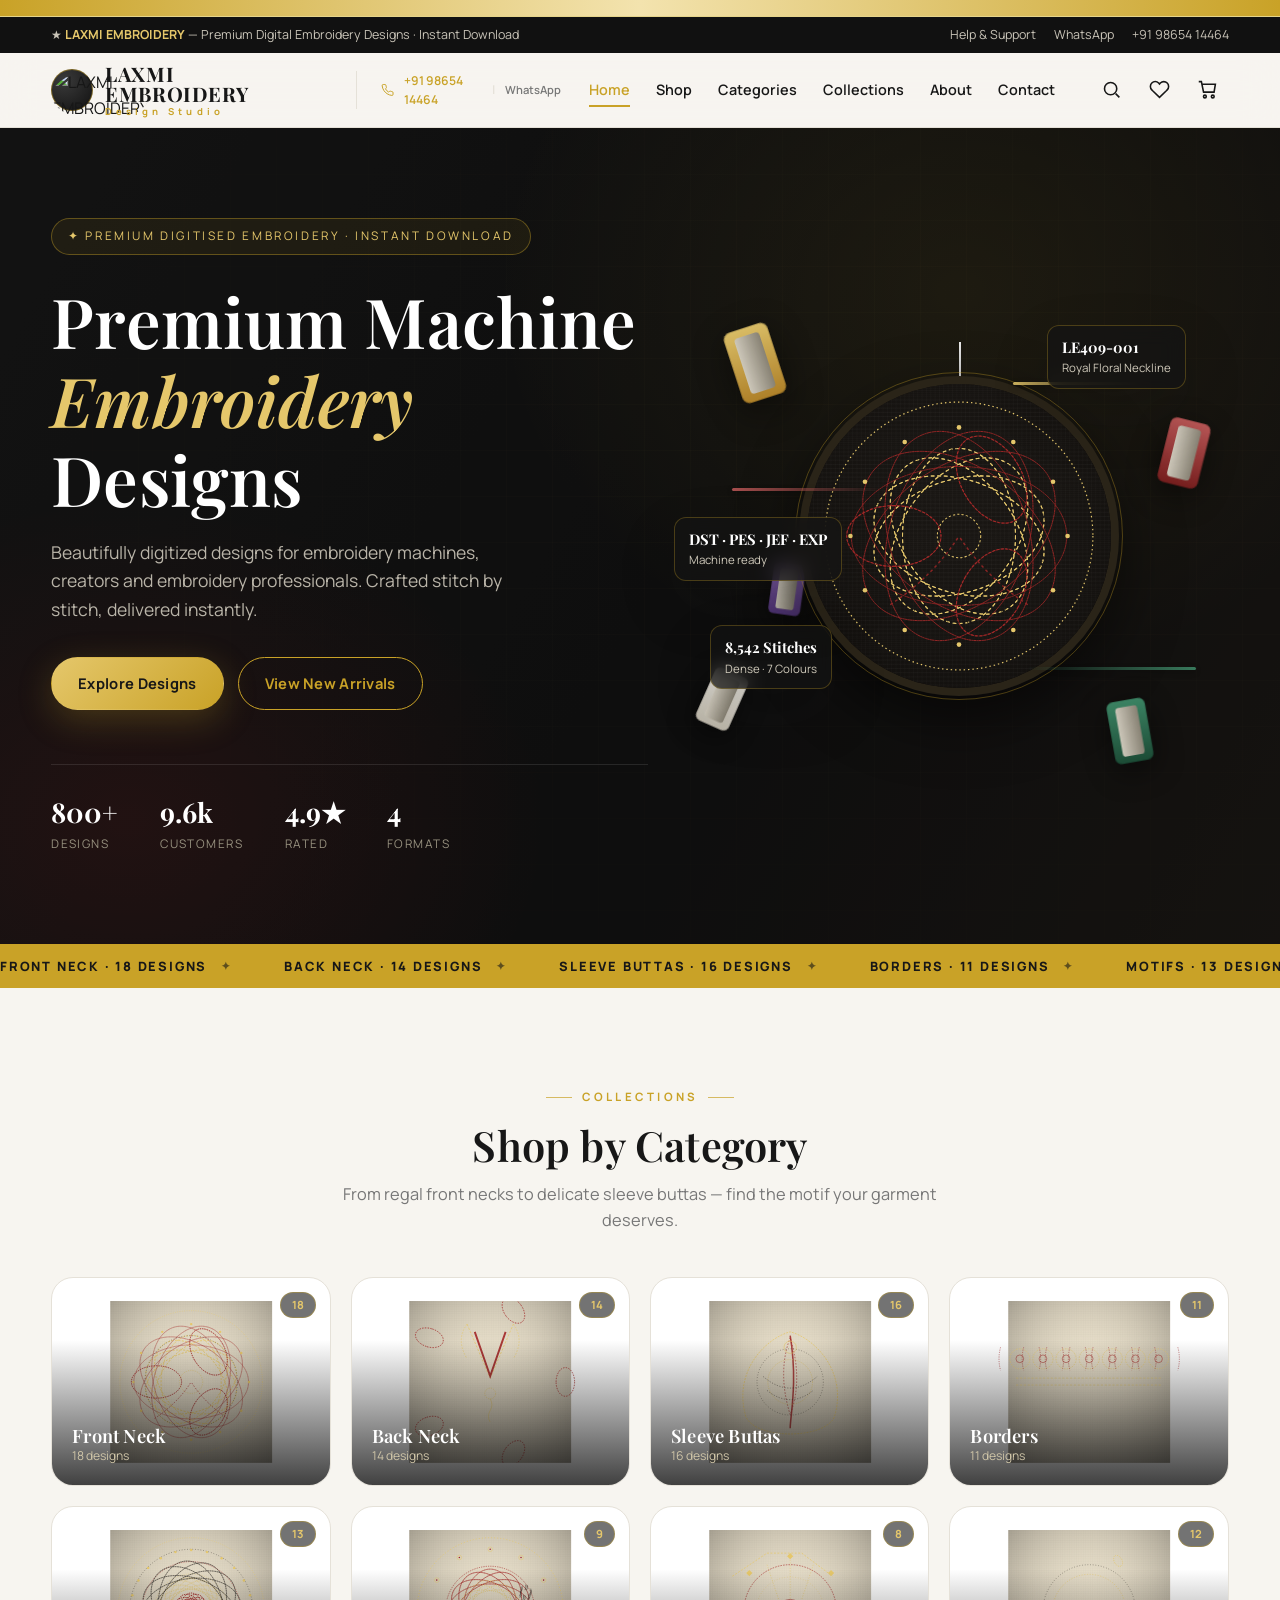
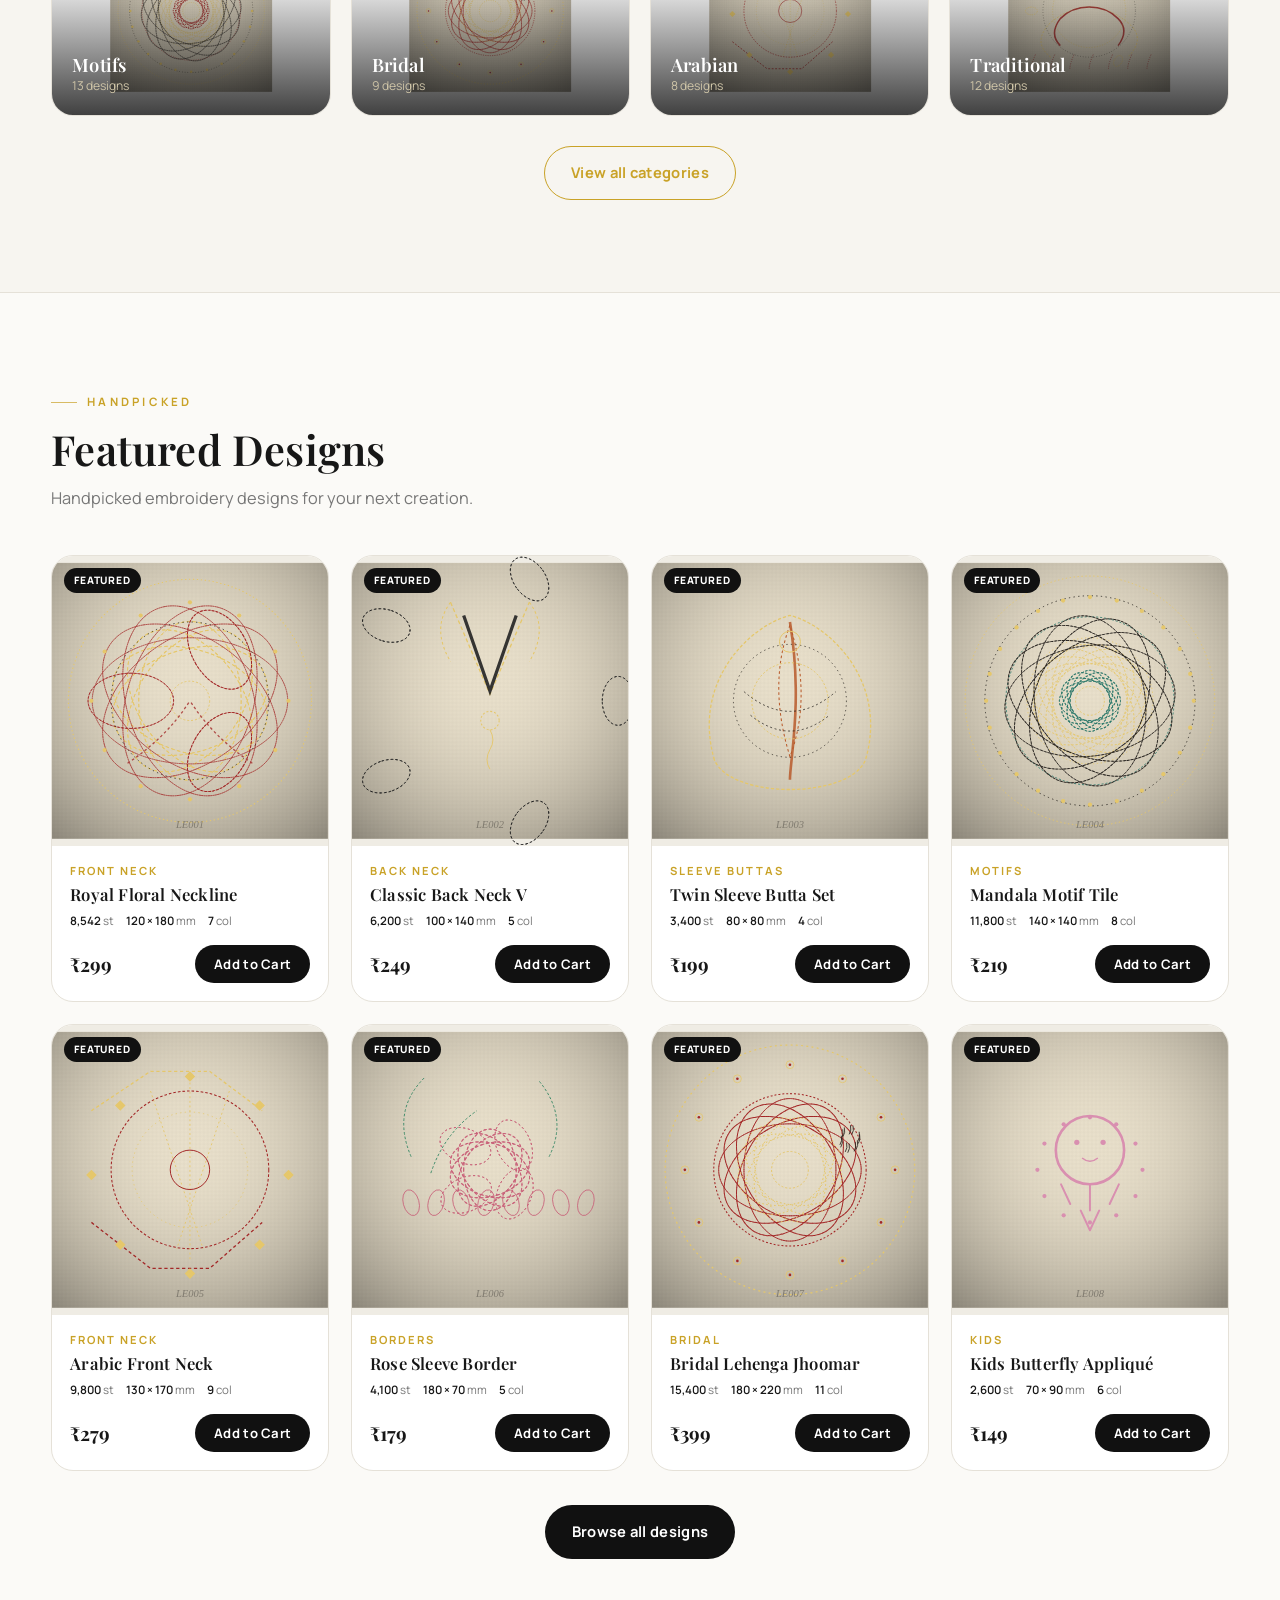
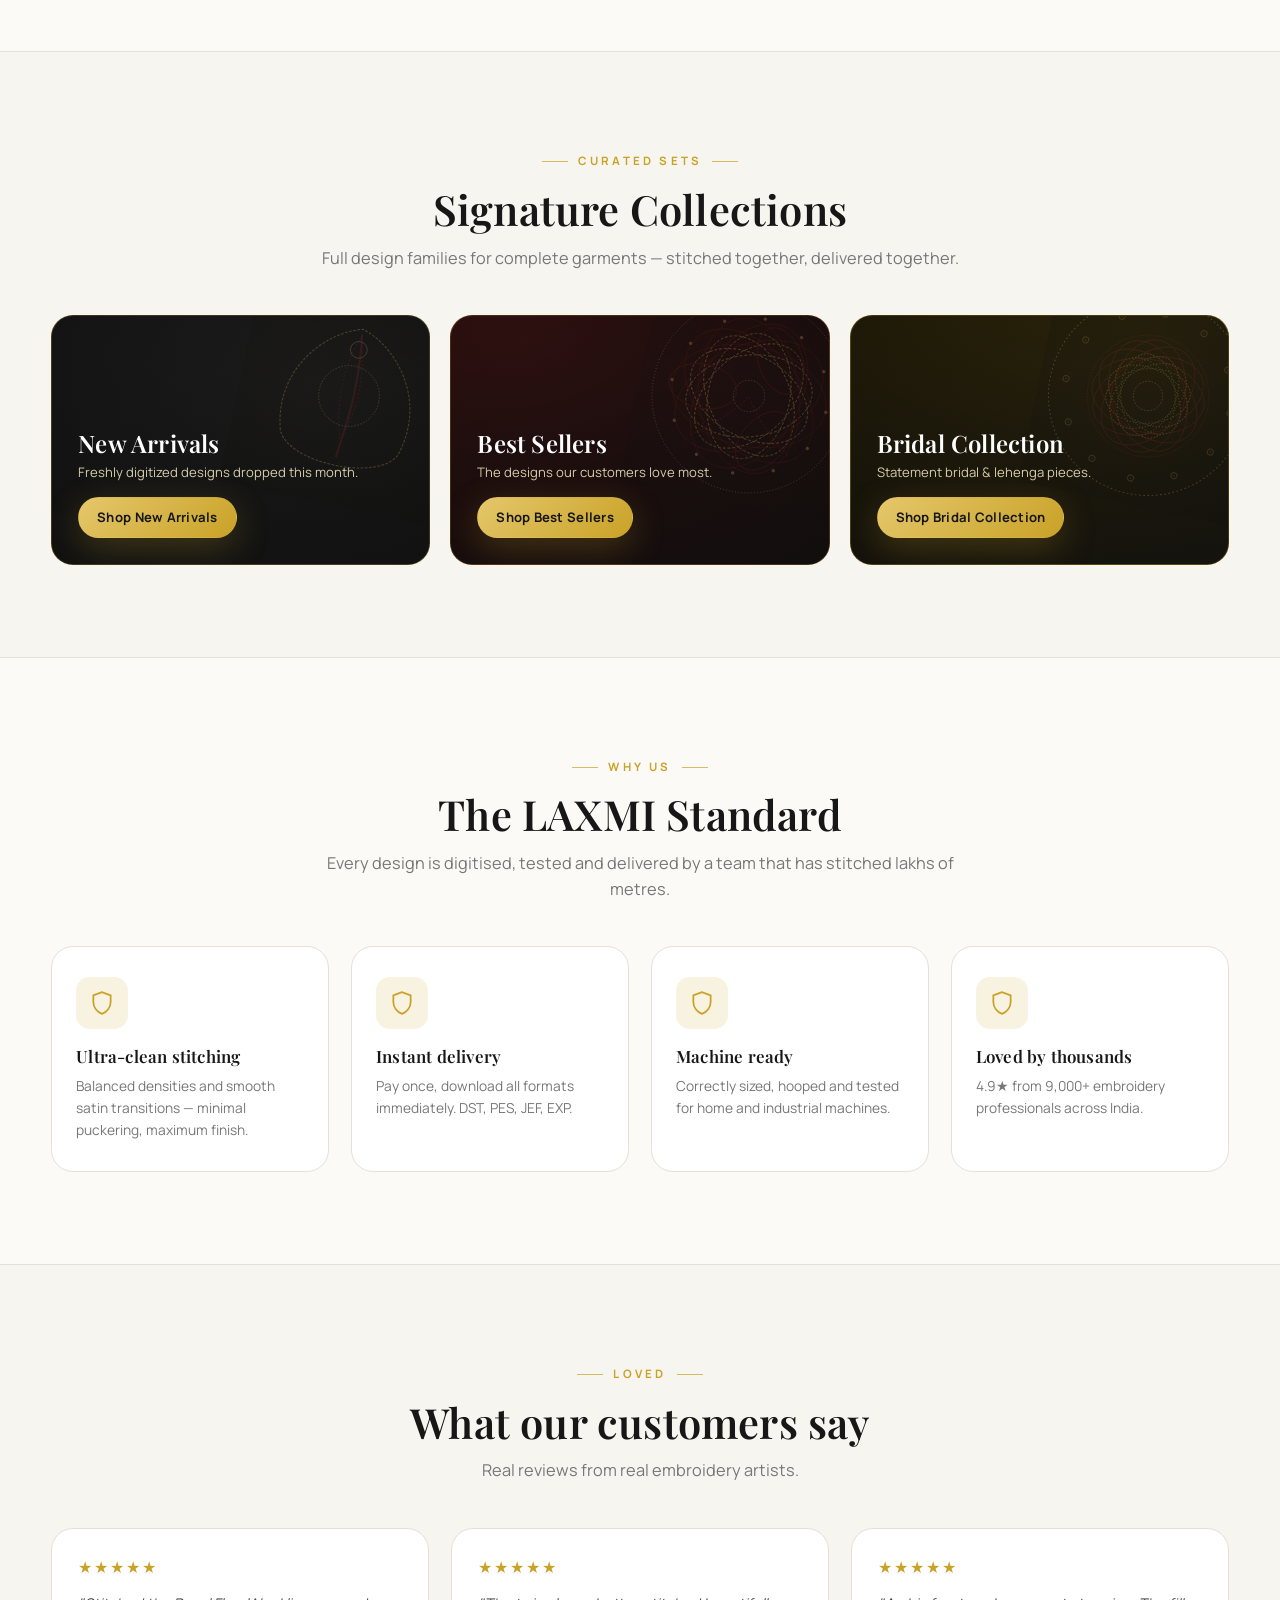
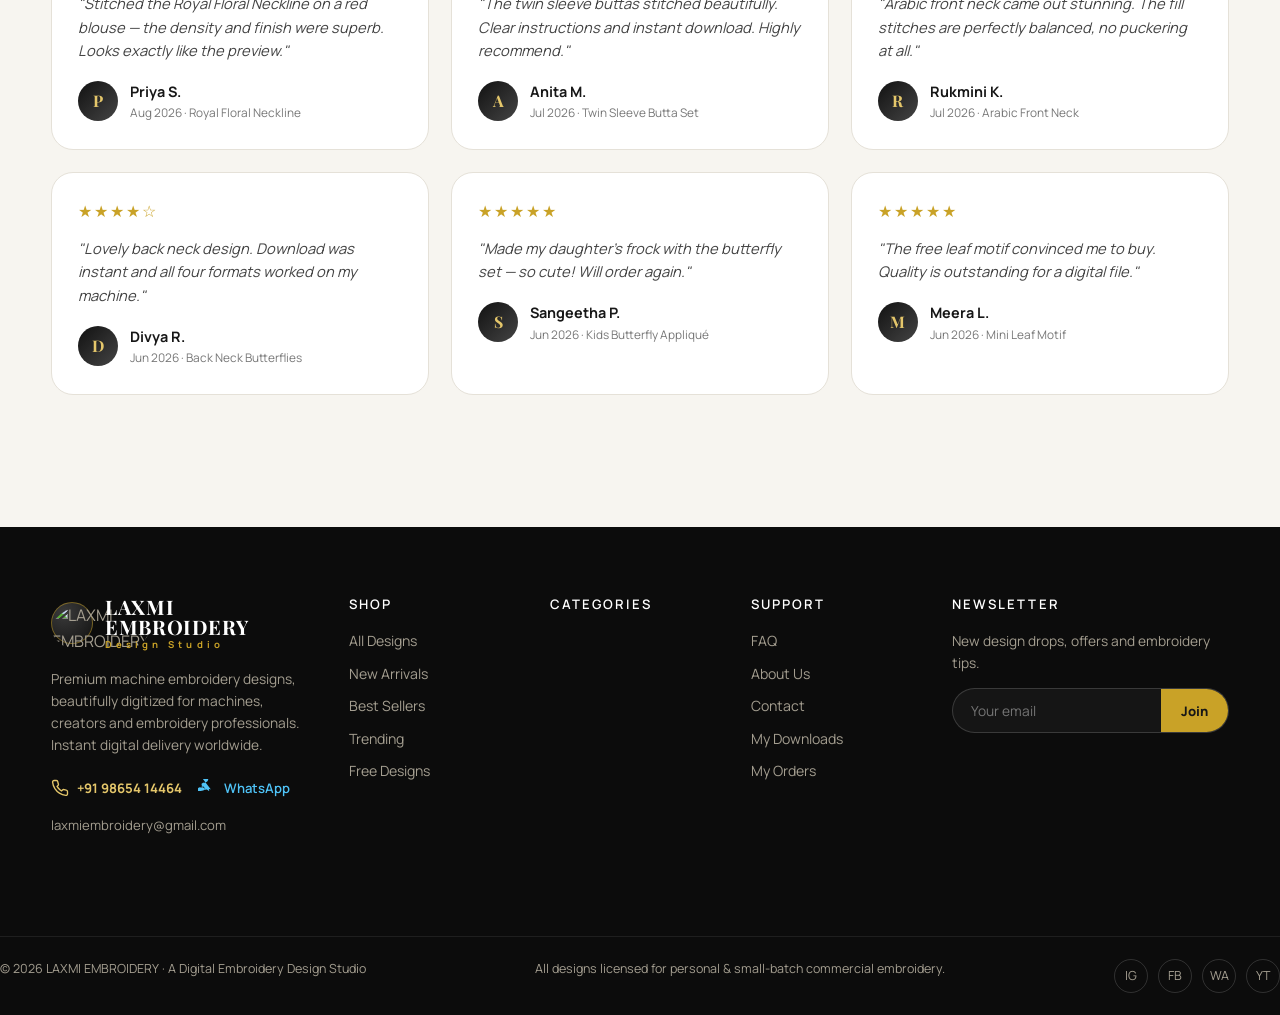
==== commit 5f1dcb94: "Add logo from GitHub repo" ====
--- a/index.html
+++ b/index.html
@@ -28,7 +28,7 @@
     <div class="container">
       <a class="brand" href="#/">
         <span class="brand-mark">
-          <svg viewBox="0 0 24 24" fill="none" stroke="#e5c76b" stroke-width="1.6"><circle cx="12" cy="12" r="9"/><path d="M12 3v18M3 12h18M5 5l14 14M19 5L5 19"/></svg>
+          <img src="https://raw.githubusercontent.com/jeevashakthi123/laxmi-embroidery-marketplace/main/1000325448.jpg" alt="LAXMI EMBROIDERY" style="width:100%;height:100%;object-fit:cover;border-radius:50%">
         </span>
         <span class="brand-name">LAXMI EMBROIDERY<small>Design Studio</small></span>
       </a>
@@ -72,7 +72,7 @@
       <div class="container">
         <div>
           <a class="fbrand" href="#/">
-            <span class="brand-mark"><svg viewBox="0 0 24 24" fill="none" stroke="#e5c76b" stroke-width="1.6"><circle cx="12" cy="12" r="9"/><path d="M12 3v18M3 12h18M5 5l14 14M19 5L5 19"/></svg></span>
+            <span class="brand-mark"><img src="https://raw.githubusercontent.com/jeevashakthi123/laxmi-embroidery-marketplace/main/1000325448.jpg" alt="LAXMI EMBROIDERY" style="width:100%;height:100%;object-fit:cover;border-radius:50%"></span>
             <span class="brand-name" style="color:#fff">LAXMI EMBROIDERY<small>Design Studio</small></span>
           </a>
           <p class="fdesc">Premium machine embroidery designs, beautifully digitized for machines, creators and embroidery professionals. Instant digital delivery worldwide.</p>
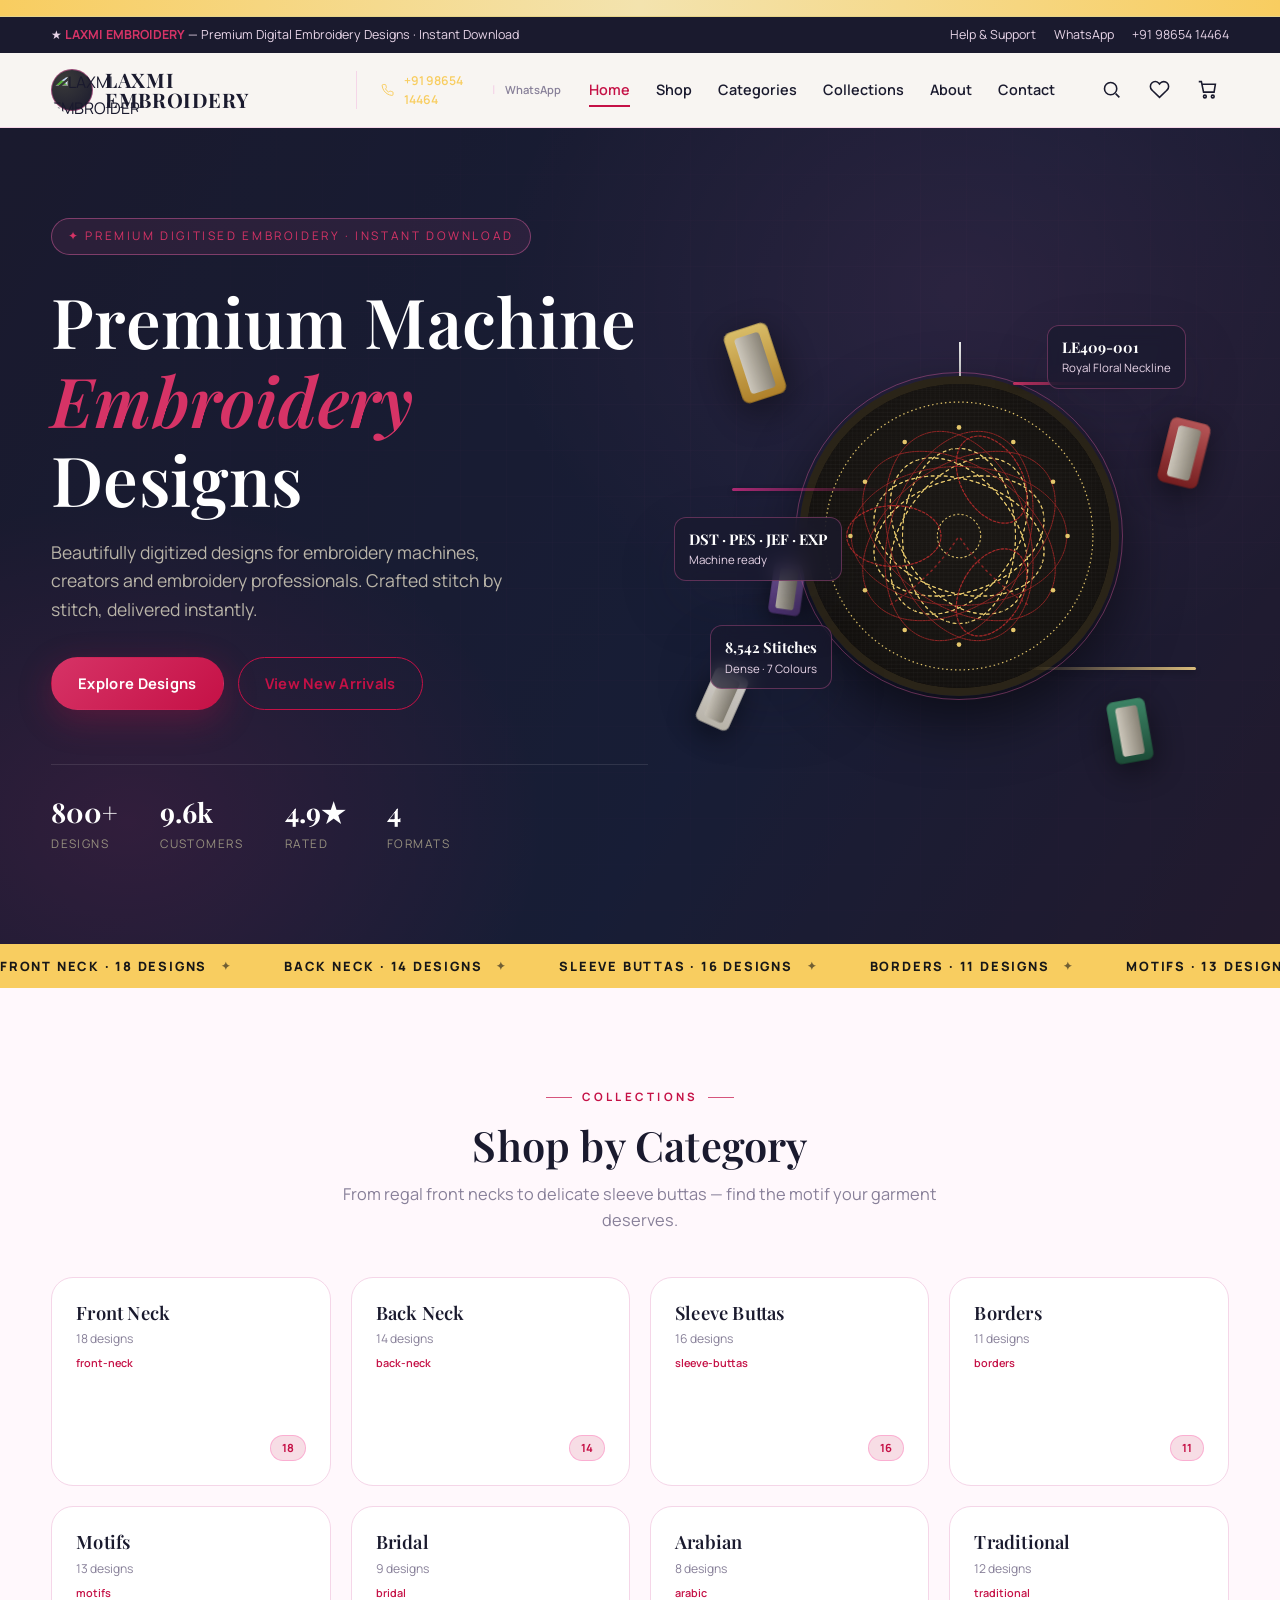
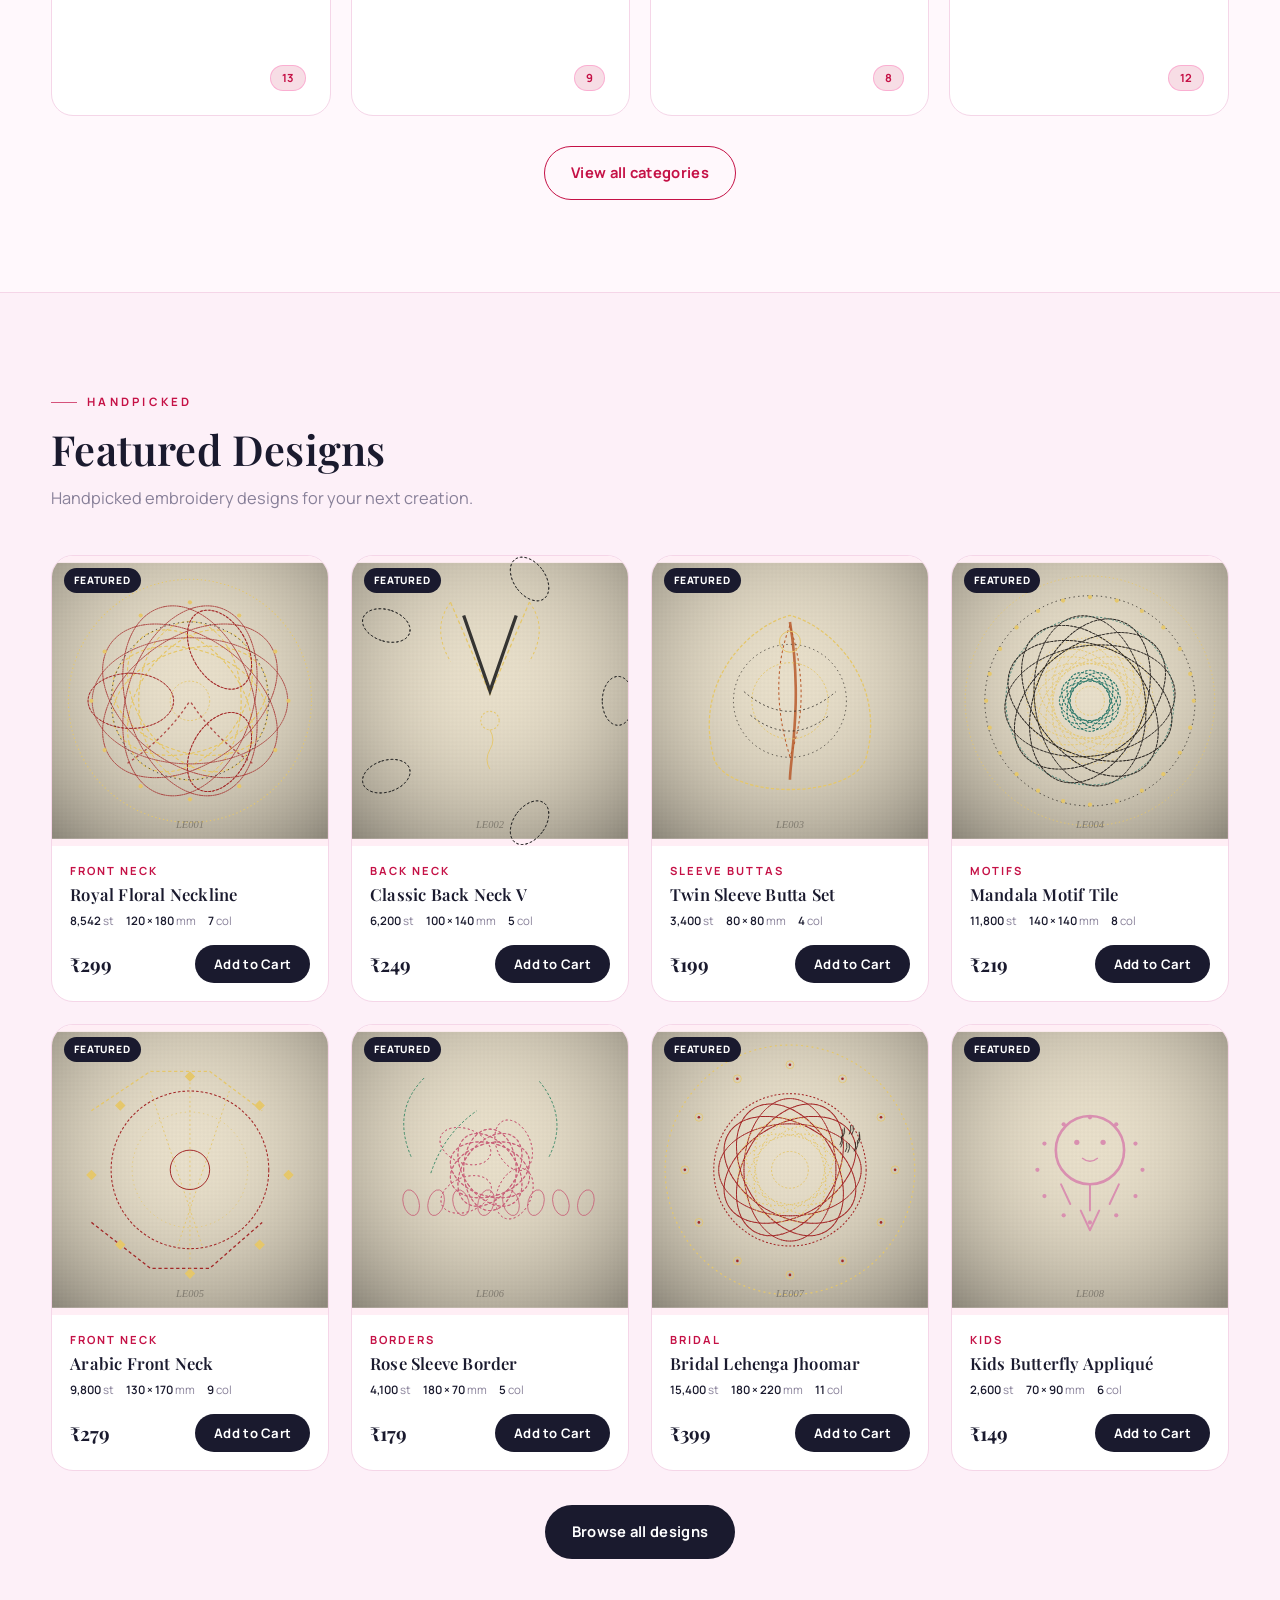
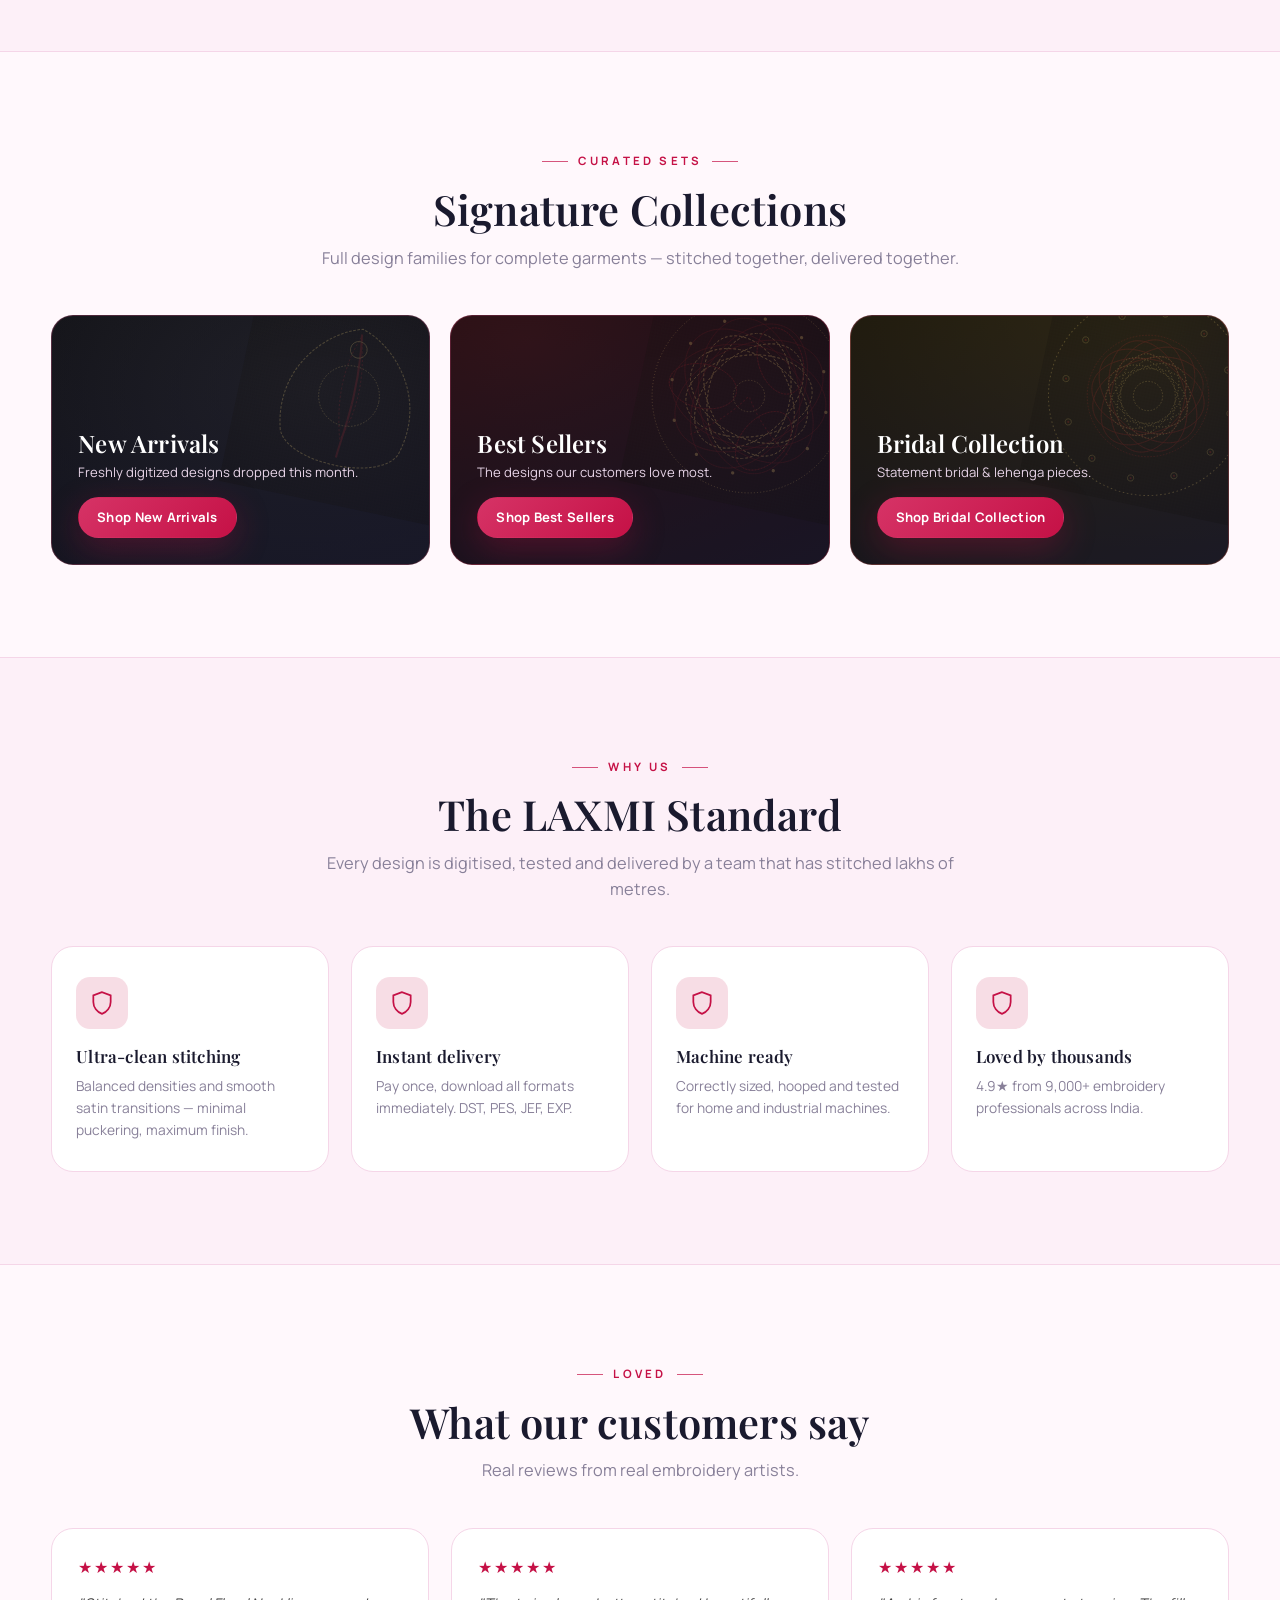
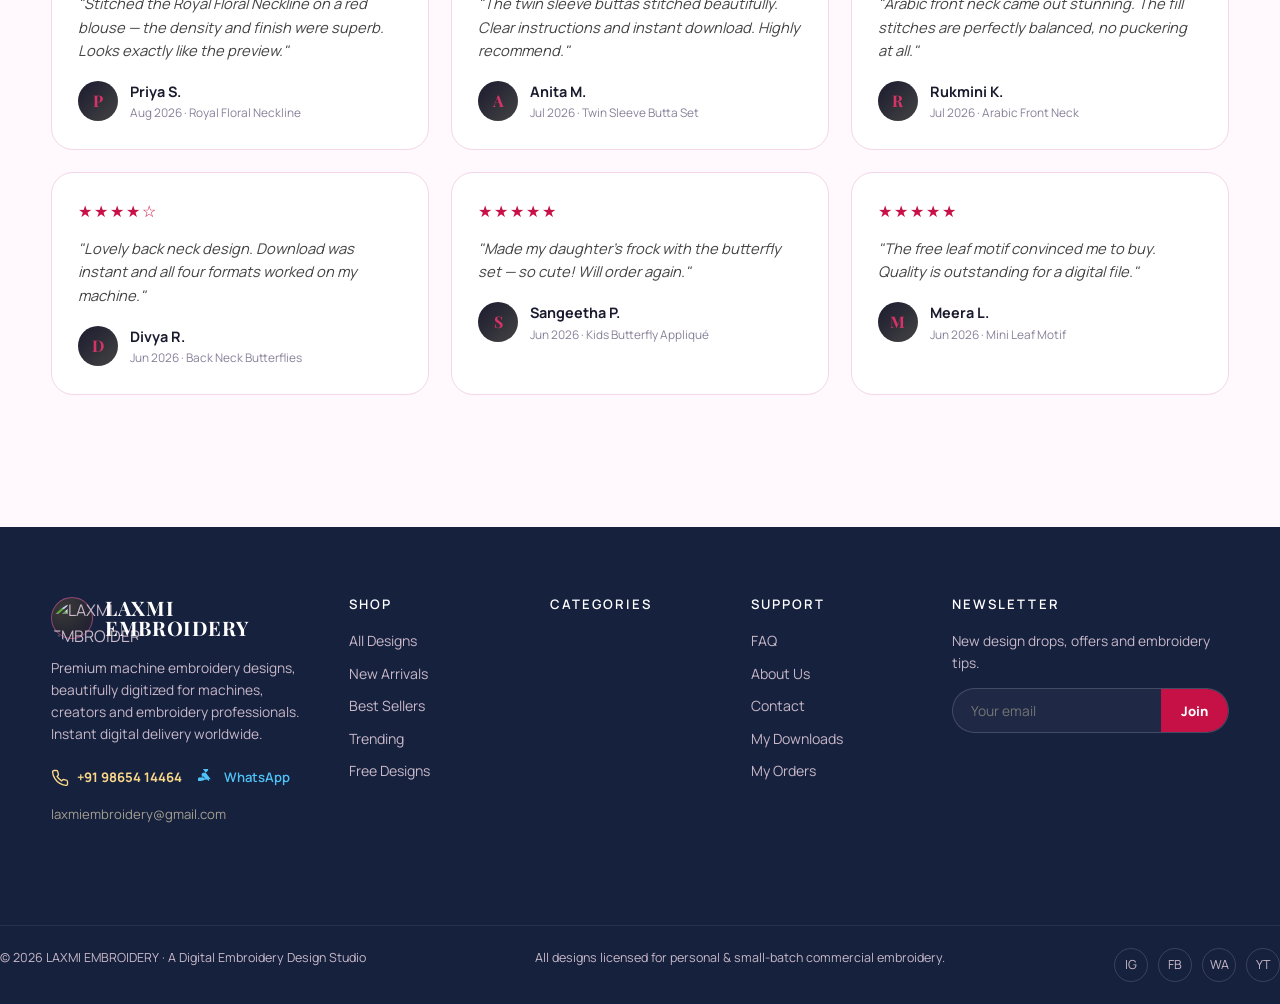
==== commit 81a65c61: "Remove Design Studio from logo brand name" ====
--- a/index.html
+++ b/index.html
@@ -30,7 +30,7 @@
         <span class="brand-mark">
           <img src="https://raw.githubusercontent.com/jeevashakthi123/laxmi-embroidery-marketplace/main/1000325448.jpg" alt="LAXMI EMBROIDERY" style="width:100%;height:100%;object-fit:cover;border-radius:50%">
         </span>
-        <span class="brand-name">LAXMI EMBROIDERY<small>Design Studio</small></span>
+        <span class="brand-name">LAXMI EMBROIDERY</span>
       </a>
       <div class="brand-contact" style="display:flex;align-items:center;gap:10px;margin-left:24px;padding-left:24px;border-left:1px solid var(--border);font-size:.76rem;color:var(--muted);font-weight:600">
         <svg viewBox="0 0 24 24" fill="none" stroke="currentColor" stroke-width="1.8" width="16" height="16" style="color:var(--gold)"><path d="M22 16.92v3a2 2 0 0 1-2.18 2 19.79 19.79 0 0 1-8.63-3.07 19.5 19.5 0 0 1-6-6 19.79 19.79 0 0 1-3.07-8.67A2 2 0 0 1 4.11 2h3a2 2 0 0 1 2 1.72 12.84 12.84 0 0 0 .7 2.81 2 2 0 0 1-.45 2.11L8.09 9.91a16 16 0 0 0 6 6l1.27-1.27a2 2 0 0 1 2.11-.45 12.84 12.84 0 0 0 2.81.7A2 2 0 0 1 22 16.92z"/></svg>
@@ -73,7 +73,7 @@
         <div>
           <a class="fbrand" href="#/">
             <span class="brand-mark"><img src="https://raw.githubusercontent.com/jeevashakthi123/laxmi-embroidery-marketplace/main/1000325448.jpg" alt="LAXMI EMBROIDERY" style="width:100%;height:100%;object-fit:cover;border-radius:50%"></span>
-            <span class="brand-name" style="color:#fff">LAXMI EMBROIDERY<small>Design Studio</small></span>
+            <span class="brand-name" style="color:#fff">LAXMI EMBROIDERY</span>
           </a>
           <p class="fdesc">Premium machine embroidery designs, beautifully digitized for machines, creators and embroidery professionals. Instant digital delivery worldwide.</p>
           <div class="footer-contact" style="display:flex;flex-wrap:wrap;gap:16px;margin-top:16px;font-size:.82rem;align-items:center">
--- a/market.css
+++ b/market.css
@@ -5,27 +5,31 @@
    ===================================================================== */
 
 :root {
-  --black: #111111;
-  --black-2: #1c1c1c;
-  --ivory: #f7f5f0;
-  --ivory-2: #fbfaf7;
-  --cream: #efece4;
-  --gold: #c9a227;
-  --gold-hi: #e5c76b;
-  --gold-soft: rgba(201, 162, 39, 0.14);
-  --champagne: #e8ddc4;
-  --text: #171717;
-  --muted: #777777;
-  --border: #e5e1d8;
-  --maroon: #8b1a1a;
+  --black: #1a1a2e;
+  --black-2: #16213e;
+  --ivory: #fff8fc;
+  --ivory-2: #fdf0f8;
+  --cream: #ffeef5;
+  --pink: #c51146;
+  --pink-hi: #d63366;
+  --pink-soft: rgba(197, 17, 70, 0.14);
+  --gold: #f8cd60;
+  --gold-hi: #fad888;
+  --gold-soft: rgba(248, 205, 96, 0.14);
+  --champagne: #fff0e6;
+  --text: #1a1a2e;
+  --muted: #888099;
+  --border: #f5d6e8;
+  --maroon: #c72c7e;
 
   --serif: 'Playfair Display', 'Cormorant Garamond', Georgia, serif;
   --sans: 'Manrope', Inter, -apple-system, 'Segoe UI', sans-serif;
 
-  --shadow-sm: 0 1px 2px rgba(17,17,17,.05), 0 4px 14px rgba(17,17,17,.06);
-  --shadow-md: 0 8px 30px rgba(17,17,17,.10);
-  --shadow-lg: 0 24px 60px rgba(17,17,17,.16);
-  --shadow-gold: 0 10px 34px rgba(201,162,39,.25);
+  --shadow-sm: 0 1px 2px rgba(26,26,46,.05), 0 4px 14px rgba(26,26,46,.06);
+  --shadow-md: 0 8px 30px rgba(26,26,46,.10);
+  --shadow-lg: 0 24px 60px rgba(26,26,46,.16);
+  --shadow-pink: 0 10px 34px rgba(197, 17, 70, 0.3);
+  --shadow-gold: 0 10px 34px rgba(248, 205, 96, 0.3);
 
   --radius: 14px;
   --radius-lg: 22px;
@@ -47,7 +51,7 @@
 a { color: inherit; text-decoration: none; }
 button { font-family: inherit; cursor: pointer; border: none; background: none; color: inherit; }
 input, select, textarea { font-family: inherit; font-size: 1rem; color: var(--text); }
-::selection { background: var(--gold); color: #fff; }
+::selection { background: var(--pink); color: #fff; }
 
 .container { width: min(1200px, 92%); margin-inline: auto; }
 
@@ -55,9 +59,9 @@
 .eyebrow {
   display: inline-flex; align-items: center; gap: 10px;
   font-size: .72rem; letter-spacing: .28em; text-transform: uppercase;
-  color: var(--gold); font-weight: 700; margin-bottom: 14px;
-}
-.eyebrow::before, .eyebrow.center::after { content: ""; width: 26px; height: 1px; background: var(--gold); opacity: .7; }
+  color: var(--pink); font-weight: 700; margin-bottom: 14px;
+}
+.eyebrow::before, .eyebrow.center::after { content: ""; width: 26px; height: 1px; background: var(--pink); opacity: .7; }
 .eyebrow.center { justify-content: center; width: 100%; }
 .section { padding: 92px 0; }
 .section-head { max-width: 640px; margin-bottom: 44px; }
@@ -72,25 +76,25 @@
   letter-spacing: .02em; transition: all var(--speed) var(--ease);
   border: 1px solid transparent; white-space: nowrap;
 }
-.btn-gold { background: linear-gradient(135deg, var(--gold-hi), var(--gold)); color: #171717; box-shadow: var(--shadow-gold); }
-.btn-gold:hover { transform: translateY(-2px); box-shadow: 0 16px 40px rgba(201,162,39,.38); }
+.btn-gold { background: linear-gradient(135deg, var(--pink-hi), var(--pink)); color: #fff; box-shadow: var(--shadow-pink); }
+.btn-gold:hover { transform: translateY(-2px); box-shadow: 0 16px 40px rgba(255,105,180,.4); }
 .btn-dark { background: var(--black); color: #fff; }
 .btn-dark:hover { background: #000; transform: translateY(-2px); box-shadow: var(--shadow-md); }
-.btn-outline { border-color: var(--gold); color: var(--gold); background: transparent; }
-.btn-outline:hover { background: var(--gold-soft); }
+.btn-outline { border-color: var(--pink); color: var(--pink); background: transparent; }
+.btn-outline:hover { background: var(--pink-soft); }
 .btn-ghost { border-color: var(--border); color: var(--text); background: #fff; }
-.btn-ghost:hover { border-color: var(--gold); color: var(--gold); }
+.btn-ghost:hover { border-color: var(--pink); color: var(--pink); }
 .btn-sm { padding: 9px 18px; font-size: .82rem; }
 .btn-block { width: 100%; }
 .btn[disabled] { opacity: .5; pointer-events: none; }
 
 /* ---------- Top bar ---------- */
 .topbar {
-  background: var(--black); color: #c9c4b8; font-size: .78rem;
+  background: var(--black); color: #e8d5e8; font-size: .78rem;
   padding: 8px 0; position: relative; z-index: 60;
 }
 .topbar .container { display: flex; justify-content: space-between; align-items: center; gap: 12px; }
-.topbar b { color: var(--gold-hi); font-weight: 700; }
+.topbar b { color: var(--pink-hi); font-weight: 700; }
 .topbar .toplinks { display: flex; gap: 18px; }
 .topbar a:hover { color: #fff; }
 
@@ -106,27 +110,27 @@
 .brand-mark {
   width: 42px; height: 42px; border-radius: 50%; flex: none;
   background: radial-gradient(circle at 30% 25%, #3a3a3a, var(--black));
-  display: grid; place-items: center; border: 1px solid rgba(201,162,39,.5);
+  display: grid; place-items: center; border: 1px solid rgba(255,105,180,.5);
 }
 .brand-mark svg { width: 22px; height: 22px; }
 .brand-name { font-family: var(--serif); font-size: 1.25rem; line-height: 1; font-weight: 700; letter-spacing: .03em; }
-.brand-name small { display: block; font-family: var(--sans); font-size: .6rem; letter-spacing: .42em; color: var(--gold); margin-top: 3px; font-weight: 700; }
+.brand-name small { display: block; font-family: var(--sans); font-size: .6rem; letter-spacing: .42em; color: var(--pink); margin-top: 3px; font-weight: 700; }
 
 .nav { display: flex; gap: 26px; margin-left: auto; font-size: .9rem; font-weight: 600; }
 .nav a { position: relative; padding: 6px 0; color: var(--text); }
 .nav a::after {
   content: ""; position: absolute; left: 0; bottom: 0; height: 2px; width: 0;
-  background: var(--gold); transition: width var(--speed) var(--ease);
+  background: var(--pink); transition: width var(--speed) var(--ease);
 }
 .nav a:hover::after, .nav a.active::after { width: 100%; }
-.nav a.active { color: var(--gold); }
+.nav a.active { color: var(--pink); }
 
 .hdr-actions { display: flex; align-items: center; gap: 6px; margin-left: 8px; }
 .icon-btn {
   position: relative; width: 42px; height: 42px; border-radius: 50%;
   display: grid; place-items: center; color: var(--text); transition: all var(--speed) var(--ease);
 }
-.icon-btn:hover { background: var(--gold-soft); color: var(--gold); }
+.icon-btn:hover { background: var(--pink-soft); color: var(--pink); }
 .icon-btn svg { width: 21px; height: 21px; }
 .icon-btn .badge-count {
   position: absolute; top: 2px; right: 0; min-width: 17px; height: 17px;
@@ -144,25 +148,25 @@
 .hero::before {
   content: ""; position: absolute; inset: 0; opacity: .5;
   background:
-    radial-gradient(60% 80% at 75% 20%, rgba(201,162,39,.16), transparent 60%),
-    radial-gradient(50% 60% at 10% 85%, rgba(139,26,26,.28), transparent 65%),
-    linear-gradient(120deg, #141414, #0c0c0c 60%, #191410);
+    radial-gradient(60% 80% at 75% 20%, rgba(255,105,180,.16), transparent 60%),
+    radial-gradient(50% 60% at 10% 85%, rgba(199,44,126,.28), transparent 65%),
+    linear-gradient(120deg, #1a1a2e, #16213e 60%, #2a1a2e);
 }
 .hero-grid { position: absolute; inset: 0; opacity: .16;
   background-image:
-    linear-gradient(rgba(229,199,107,.14) 1px, transparent 1px),
-    linear-gradient(90deg, rgba(229,199,107,.14) 1px, transparent 1px);
+    linear-gradient(rgba(255,105,180,.14) 1px, transparent 1px),
+    linear-gradient(90deg, rgba(255,105,180,.14) 1px, transparent 1px);
   background-size: 46px 46px; mask-image: radial-gradient(80% 80% at 70% 40%, #000, transparent);
 }
 .hero .container { position: relative; z-index: 2; display: grid; grid-template-columns: 1.05fr .95fr; gap: 40px; align-items: center; padding: 90px 0; }
 .hero-badge {
   display: inline-flex; align-items: center; gap: 8px; padding: 8px 16px;
-  border: 1px solid rgba(201,162,39,.4); border-radius: 999px;
-  font-size: .74rem; letter-spacing: .22em; text-transform: uppercase; color: var(--gold-hi);
-  background: rgba(201,162,39,.08); margin-bottom: 26px;
+  border: 1px solid rgba(255,105,180,.4); border-radius: 999px;
+  font-size: .74rem; letter-spacing: .22em; text-transform: uppercase; color: var(--pink-hi);
+  background: rgba(255,105,180,.08); margin-bottom: 26px;
 }
 .hero h1 { font-size: clamp(2.6rem, 5.4vw, 4.3rem); margin-bottom: 20px; }
-.hero h1 em { font-style: italic; color: var(--gold-hi); }
+.hero h1 em { font-style: italic; color: var(--pink-hi); }
 .hero p.lead { color: #b9b4a8; font-size: 1.1rem; max-width: 480px; margin-bottom: 34px; }
 .hero-cta { display: flex; gap: 14px; flex-wrap: wrap; }
 .hero-stats { display: flex; gap: 42px; margin-top: 54px; border-top: 1px solid rgba(255,255,255,.1); padding-top: 26px; }
@@ -178,9 +182,9 @@
 .hoop3d .rim {
   position: absolute; inset: 0; border-radius: 50%;
   border: 16px solid #2a2418;
-  box-shadow: inset 0 0 0 2px rgba(201,162,39,.45), 0 24px 60px rgba(0,0,0,.55), inset 0 10px 30px rgba(0,0,0,.5);
-}
-.hoop3d .rim::before { content: ""; position: absolute; inset: -20px; border-radius: 50%; border: 1px solid rgba(201,162,39,.35); }
+  box-shadow: inset 0 0 0 2px rgba(255,105,180,.45), 0 24px 60px rgba(0,0,0,.55), inset 0 10px 30px rgba(0,0,0,.5);
+}
+.hoop3d .rim::before { content: ""; position: absolute; inset: -20px; border-radius: 50%; border: 1px solid rgba(255,105,180,.35); }
 .hoop3d .fabric {
   position: absolute; inset: 8px; border-radius: 50%; overflow: hidden;
   background:
@@ -208,15 +212,15 @@
 .spool.s5 { bottom: 150px; left: 14%; transform: rotate(8deg) scale(.7); } .spool.s5 .thread{background:linear-gradient(180deg,#8e6ab8,#55377d);}
 
 .thread-strand { position: absolute; height: 3px; border-radius: 99px; transform-origin: left center; opacity: .85; animation: strandSway 6s ease-in-out infinite; filter: drop-shadow(0 2px 3px rgba(0,0,0,.4)); }
-.strand-1 { top: 18%; left: 60%; width: 130px; background: linear-gradient(90deg, var(--gold-hi), transparent); animation-delay: .4s; }
-.strand-2 { top: 40%; left: 8%; width: 150px; background: linear-gradient(90deg, #c25a5a, transparent); animation-delay: 1.2s; }
-.strand-3 { bottom: 22%; right: 6%; width: 170px; background: linear-gradient(270deg, #3f8c6a, transparent); animation-delay: 2s; }
+.strand-1 { top: 18%; left: 60%; width: 130px; background: linear-gradient(90deg, var(--pink-hi), transparent); animation-delay: .4s; }
+.strand-2 { top: 40%; left: 8%; width: 150px; background: linear-gradient(90deg, var(--maroon), transparent); animation-delay: 1.2s; }
+.strand-3 { bottom: 22%; right: 6%; width: 170px; background: linear-gradient(270deg, var(--gold-hi), transparent); animation-delay: 2s; }
 
 .hero-chip {
   position: absolute; z-index: 3;
-  background: rgba(20,20,20,.72); backdrop-filter: blur(10px);
-  border: 1px solid rgba(201,162,39,.3); border-radius: 12px; padding: 10px 14px;
-  font-size: .72rem; color: #cfc9ba; box-shadow: var(--shadow-lg); animation: drift 8s ease-in-out infinite;
+  background: rgba(26,26,46,.72); backdrop-filter: blur(10px);
+  border: 1px solid rgba(255,105,180,.3); border-radius: 12px; padding: 10px 14px;
+  font-size: .72rem; color: #e8d5e8; box-shadow: var(--shadow-lg); animation: drift 8s ease-in-out infinite;
 }
 .hero-chip b { display: block; color: #fff; font-family: var(--serif); font-size: .92rem; }
 .chip1 { top: 6%; right: 8%; } .chip2 { bottom: 18%; left: 4%; animation-delay: 1.6s; }
@@ -241,21 +245,15 @@
   background: #fff; border: 1px solid var(--border);
   transition: transform var(--speed) var(--ease), box-shadow var(--speed) var(--ease);
   aspect-ratio: 4/3;
+  display: flex; flex-direction: column; justify-content: space-between;
+  padding: 24px;
 }
 .cat-card:hover { transform: translateY(-6px); box-shadow: var(--shadow-md); }
-.cat-card .art { position: absolute; inset: 0; display: grid; place-items: center; transition: transform .5s var(--ease); }
-.cat-card:hover .art { transform: scale(1.08); }
-.cat-card .art svg { width: 78%; height: 78%; }
-.cat-card .overlay {
-  position: absolute; inset: 0; display: flex; flex-direction: column; justify-content: flex-end;
-  padding: 20px; background: linear-gradient(to top, rgba(17,17,17,.8), transparent 70%);
-  color: #fff;
-}
-.cat-card .overlay::before { content: ""; position: absolute; inset: 0; border: 1px solid rgba(201,162,39,.0); transition: border-color var(--speed); }
-.cat-card:hover .overlay::before { border-color: rgba(201,162,39,.7); margin: 10px; border-radius: 12px; }
+.cat-card .cat-info { display: flex; flex-direction: column; gap: 6px; }
 .cat-card h3 { font-size: 1.15rem; }
-.cat-card p { font-size: .76rem; color: #cfc5a8; }
-.cat-card .count { position: absolute; top: 14px; right: 14px; background: rgba(0,0,0,.55); backdrop-filter: blur(6px); border: 1px solid rgba(201,162,39,.4); color: var(--gold-hi); border-radius: 999px; padding: 3px 11px; font-size: .7rem; font-weight: 700; }
+.cat-card p { font-size: .76rem; color: var(--muted); }
+.cat-card .slug { font-size: .68rem; color: var(--pink); font-weight: 600; text-transform: lowercase; }
+.cat-card .count { align-self: flex-end; background: var(--pink-soft); border: 1px solid rgba(255,105,180,.4); color: var(--pink); border-radius: 999px; padding: 3px 11px; font-size: .7rem; font-weight: 700; }
 
 /* ---------- Product grid / card ---------- */
 .grid { display: grid; grid-template-columns: repeat(4, 1fr); gap: 22px; }
@@ -266,7 +264,7 @@
   transition: transform var(--speed) var(--ease), box-shadow var(--speed) var(--ease), border-color var(--speed);
   display: flex; flex-direction: column;
 }
-.pcard:hover { transform: translateY(-6px); box-shadow: var(--shadow-lg); border-color: rgba(201,162,39,.5); }
+.pcard:hover { transform: translateY(-6px); box-shadow: var(--shadow-lg); border-color: rgba(255,105,180,.5); }
 .pcard .thumb { position: relative; aspect-ratio: 1/1.05; overflow: hidden; background: var(--cream); }
 .pcard .thumb .art { position: absolute; inset: 0; display: grid; place-items: center; transition: transform .5s var(--ease); }
 .pcard:hover .thumb .art { transform: scale(1.06); }
@@ -288,7 +286,7 @@
 .pcard:hover .quick { opacity: 1; transform: none; }
 .pcard .quick button { width: 100%; }
 .pcard .meta { padding: 16px 18px 18px; display: flex; flex-direction: column; gap: 5px; }
-.pcard .cat { font-size: .7rem; letter-spacing: .18em; text-transform: uppercase; color: var(--gold); font-weight: 700; }
+.pcard .cat { font-size: .7rem; letter-spacing: .18em; text-transform: uppercase; color: var(--pink); font-weight: 700; }
 .pcard h3 { font-size: 1.04rem; }
 .pcard .specs { display: flex; gap: 12px; font-size: .72rem; color: var(--muted); margin-top: 3px; }
 .pcard .specs b { color: var(--text); font-weight: 600; }
@@ -297,19 +295,19 @@
 .pcard .price .was { color: var(--muted); text-decoration: line-through; font-size: .9rem; font-weight: 500; margin-left: 6px; }
 .pcard .formats { display: flex; gap: 5px; }
 .pcard .formats i { font-style: normal; font-size: .62rem; font-weight: 800; border: 1px solid var(--border); border-radius: 5px; padding: 2px 5px; color: var(--muted); }
-.pcard .formats i.hot { border-color: rgba(201,162,39,.5); color: var(--gold); }
+.pcard .formats i.hot { border-color: rgba(255,105,180,.5); color: var(--pink); }
 
 /* ---------- Collection banners ---------- */
 .collect-grid { display: grid; grid-template-columns: repeat(3, 1fr); gap: 20px; }
 .collect {
   position: relative; border-radius: var(--radius-lg); overflow: hidden; min-height: 250px;
   display: flex; align-items: flex-end; padding: 26px; color: #fff;
-  border: 1px solid rgba(201,162,39,.25);
-}
-.collect::before { content:""; position:absolute; inset:0; background: linear-gradient(160deg, rgba(17,17,17,.25), rgba(17,17,17,.78)); }
+  border: 1px solid rgba(255,105,180,.25);
+}
+.collect::before { content:""; position:absolute; inset:0; background: linear-gradient(160deg, rgba(26,26,46,.25), rgba(26,26,46,.78)); }
 .collect .c { position: relative; z-index: 2; }
 .collect .c h3 { font-size: 1.5rem; margin-bottom: 4px; }
-.collect .c p { font-size: .82rem; color: #d5cdaa; margin-bottom: 14px; }
+.collect .c p { font-size: .82rem; color: #e8d5e8; margin-bottom: 14px; }
 .collect .art { position: absolute; right: -30px; top: -30px; opacity: .24; transform: rotate(12deg); }
 .collect .art svg { width: 220px; height: 220px; }
 .collect:hover .art { opacity: .4; transition: opacity .4s; }
@@ -323,8 +321,8 @@
 /* ---------- Why us / features ---------- */
 .feature-grid { display: grid; grid-template-columns: repeat(4, 1fr); gap: 22px; }
 .feature { background: #fff; border: 1px solid var(--border); border-radius: var(--radius-lg); padding: 30px 24px; transition: all var(--speed) var(--ease); }
-.feature:hover { transform: translateY(-4px); border-color: rgba(201,162,39,.5); box-shadow: var(--shadow-md); }
-.feature .ic { width: 52px; height: 52px; border-radius: 14px; background: var(--gold-soft); display: grid; place-items: center; margin-bottom: 18px; color: var(--gold); }
+.feature:hover { transform: translateY(-4px); border-color: rgba(255,105,180,.5); box-shadow: var(--shadow-md); }
+.feature .ic { width: 52px; height: 52px; border-radius: 14px; background: var(--pink-soft); display: grid; place-items: center; margin-bottom: 18px; color: var(--pink); }
 .feature .ic svg { width: 26px; height: 26px; }
 .feature h3 { font-size: 1.06rem; margin-bottom: 8px; }
 .feature p { font-size: .86rem; color: var(--muted); }
@@ -332,51 +330,51 @@
 /* ---------- Reviews ---------- */
 .review-grid { display: grid; grid-template-columns: repeat(3, 1fr); gap: 22px; }
 .review { background: #fff; border: 1px solid var(--border); border-radius: var(--radius-lg); padding: 26px; }
-.review .stars { color: var(--gold); letter-spacing: 2px; margin-bottom: 12px; }
+.review .stars { color: var(--pink); letter-spacing: 2px; margin-bottom: 12px; }
 .review p { font-size: .92rem; color: #444; font-style: italic; margin-bottom: 16px; }
 .review .who { display: flex; align-items: center; gap: 12px; }
-.review .avi { width: 40px; height: 40px; border-radius: 50%; background: linear-gradient(135deg, var(--black), #444); color: var(--gold-hi); display: grid; place-items: center; font-family: var(--serif); font-weight: 700; }
+.review .avi { width: 40px; height: 40px; border-radius: 50%; background: linear-gradient(135deg, var(--black), #444); color: var(--pink-hi); display: grid; place-items: center; font-family: var(--serif); font-weight: 700; }
 .review .who b { font-size: .9rem; }
 .review .who span { display:block; font-size: .74rem; color: var(--muted); }
 
 /* ---------- Join band ---------- */
 .join { background: var(--black); color: #fff; border-radius: var(--radius-lg); padding: 60px; text-align: center; position: relative; overflow: hidden; }
-.join::before { content:""; position:absolute; inset:0; background: radial-gradient(60% 100% at 50% 0%, rgba(201,162,39,.18), transparent 70%); }
+.join::before { content:""; position:absolute; inset:0; background: radial-gradient(60% 100% at 50% 0%, rgba(255,105,180,.18), transparent 70%); }
 .join h2 { font-size: clamp(1.7rem, 3vw, 2.3rem); margin-bottom: 12px; }
-.join p { color: #b9b4a8; margin-bottom: 28px; }
+.join p { color: #e8d5e8; margin-bottom: 28px; }
 .join .btn { position: relative; }
 
 /* ---------- Footer ---------- */
-.footer { background: #0c0c0c; color: #a49e90; margin-top: 40px; }
+.footer { background: #16213e; color: #c8b8c8; margin-top: 40px; }
 .footer-top { border-bottom: 1px solid rgba(255,255,255,.08); }
 .footer-top .container { display: grid; grid-template-columns: 1.6fr 1fr 1fr 1fr 1.3fr; gap: 40px; padding: 70px 0; }
 .footer h4 { color: #fff; font-family: var(--sans); font-size: .82rem; letter-spacing: .16em; text-transform: uppercase; margin-bottom: 18px; }
 .footer ul { list-style: none; display: grid; gap: 10px; font-size: .88rem; }
-.footer ul a:hover { color: var(--gold-hi); }
+.footer ul a:hover { color: var(--pink-hi); }
 .footer .fbrand { display:flex; align-items:center; gap:12px; margin-bottom: 18px; }
 .footer .fbrand .brand-name { color:#fff; }
 .footer .fdesc { font-size: .86rem; margin-bottom: 22px; max-width: 320px; }
 .footer-contact { display:flex; flex-wrap:wrap; gap:16px; margin-top:16px; font-size:.82rem; align-items:center; }
 .footer-contact a { display:flex; align-items:center; gap:8px; text-decoration:none; transition: color .2s; }
-.footer-contact a:hover { color: var(--gold-hi); }
+.footer-contact a:hover { color: var(--pink-hi); }
 .footer-contact svg { flex-shrink: 0; }
 .newsletter { display: flex; border: 1px solid rgba(255,255,255,.16); border-radius: 999px; overflow: hidden; background: rgba(255,255,255,.04); }
 .newsletter input { flex: 1; background: none; border: none; outline: none; color: #fff; padding: 12px 18px; font-size: .86rem; }
-.newsletter button { background: var(--gold); color: #171717; padding: 0 20px; font-weight: 800; font-size: .82rem; }
+.newsletter button { background: var(--pink); color: #fff; padding: 0 20px; font-weight: 800; font-size: .82rem; }
 .footer-art { display: flex; justify-content: center; opacity: .07; margin-top: 30px; }
 .footer-bottom { padding: 22px 0; font-size: .78rem; display: flex; justify-content: space-between; align-items: center; gap: 16px; flex-wrap: wrap; }
 .footer-bottom .socials { display: flex; gap: 10px; }
 .footer-bottom .socials a { width: 34px; height: 34px; border-radius: 50%; border: 1px solid rgba(255,255,255,.15); display: grid; place-items: center; }
-.footer-bottom .socials a:hover { border-color: var(--gold); color: var(--gold-hi); }
+.footer-bottom .socials a:hover { border-color: var(--pink); color: var(--pink-hi); }
 
 /* ---------- Page header / breadcrumb ---------- */
 .page-head { background: var(--black); color:#fff; padding: 64px 0; position: relative; overflow:hidden; }
-.page-head::before { content:""; position:absolute; inset:0; background: radial-gradient(50% 100% at 80% 0%, rgba(201,162,39,.14), transparent 70%); }
+.page-head::before { content:""; position:absolute; inset:0; background: radial-gradient(50% 100% at 80% 0%, rgba(255,105,180,.14), transparent 70%); }
 .page-head .container { position: relative; }
 .page-head h1 { font-size: clamp(2.2rem, 4vw, 3.2rem); }
-.page-head p { color: #b9b4a8; margin-top: 10px; max-width: 560px; }
-.crumbs { display:flex; gap:8px; font-size:.76rem; letter-spacing:.14em; text-transform:uppercase; color:#97917f; margin-bottom:14px; }
-.crumbs a:hover { color: var(--gold-hi); }
+.page-head p { color: #e8d5e8; margin-top: 10px; max-width: 560px; }
+.crumbs { display:flex; gap:8px; font-size:.76rem; letter-spacing:.14em; text-transform:uppercase; color:#c8b8c8; margin-bottom:14px; }
+.crumbs a:hover { color: var(--pink-hi); }
 .crumbs .sep { opacity:.5; }
 
 /* ---------- Filter bar / shop ---------- */
@@ -386,13 +384,13 @@
 .filters h4:first-child { margin-top: 0; }
 .filters .grp { display: flex; flex-direction: column; gap: 9px; }
 .filters label { display: flex; align-items: center; gap: 10px; font-size: .9rem; cursor: pointer; color: #444; }
-.filters label:hover { color: var(--gold); }
-.filters input[type=checkbox] { accent-color: var(--gold); width: 16px; height: 16px; }
-.filters input[type=radio] { accent-color: var(--gold); }
+.filters label:hover { color: var(--pink); }
+.filters input[type=checkbox] { accent-color: var(--pink); width: 16px; height: 16px; }
+.filters input[type=radio] { accent-color: var(--pink); }
 .filters .chips { display: flex; flex-wrap: wrap; gap: 7px; }
 .filters .chip { font-size: .74rem; font-weight: 700; border: 1px solid var(--border); border-radius: 999px; padding: 5px 12px; cursor: pointer; transition: all .3s; }
 .filters .chip.active { background: var(--black); color: #fff; border-color: var(--black); }
-.filters .chip:hover { border-color: var(--gold); color: var(--gold); }
+.filters .chip:hover { border-color: var(--pink); color: var(--pink); }
 .toolbar { display: flex; align-items: center; justify-content: space-between; gap: 16px; margin-bottom: 24px; flex-wrap: wrap; }
 .toolbar .count { font-size: .86rem; color: var(--muted); }
 .sort { position: relative; }
@@ -400,6 +398,9 @@
 .filters-reset { font-size: .78rem; color: var(--maroon); text-decoration: underline; cursor: pointer; margin-top: 8px; }
 
 /* ---------- Product detail ---------- */
+.detail-page-container { display: grid; gap: 0; }
+.viewer-wrapper { order: 1; }
+.detail-content-wrapper { order: 2; }
 .detail-layout { display: grid; grid-template-columns: 1.15fr 1fr; gap: 48px; align-items: start; }
 .viewer { background: #fff; border: 1px solid var(--border); border-radius: var(--radius-lg); overflow: hidden; position: sticky; top: 96px; }
 .viewer-stage { position: relative; aspect-ratio: 1/1.05; overflow: hidden; background: var(--cream); }
@@ -408,17 +409,17 @@
 .viewer-stage.shown .art svg { animation: stitchIn .9s var(--ease); }
 .viewer-tools { display: flex; align-items: center; gap: 6px; padding: 12px 14px; border-top: 1px solid var(--border); flex-wrap: wrap; }
 .stool { width: 36px; height: 36px; border-radius: 10px; display: grid; place-items: center; border: 1px solid var(--border); font-size: 1.05rem; transition: all .25s; }
-.stool:hover { border-color: var(--gold); color: var(--gold); background: var(--gold-soft); }
+.stool:hover { border-color: var(--pink); color: var(--pink); background: var(--pink-soft); }
 .sep-tool { width: 1px; height: 24px; background: var(--border); margin: 0 6px; }
 .fabric-picker { display: flex; gap: 7px; margin-left: auto; }
 .fabric-swatch { width: 26px; height: 26px; border-radius: 50%; border: 2px solid #fff; box-shadow: 0 0 0 1px var(--border); cursor: pointer; transition: transform .2s; }
 .fabric-swatch:hover { transform: scale(1.15); }
-.fabric-swatch.active { box-shadow: 0 0 0 2px var(--gold); }
+.fabric-swatch.active { box-shadow: 0 0 0 2px var(--pink); }
 @keyframes stitchIn { from { opacity: 0; transform: scale(.92);} to { opacity:1; transform: scale(1);} }
 
 .detail-info h1 { font-size: clamp(1.8rem, 3vw, 2.5rem); margin-bottom: 10px; }
 .rating-line { display: flex; align-items: center; gap: 10px; font-size: .88rem; color: var(--muted); margin-bottom: 16px; }
-.rating-line .stars { color: var(--gold); letter-spacing: 1.5px; }
+.rating-line .stars { color: var(--pink); letter-spacing: 1.5px; }
 .price-line { display: flex; align-items: baseline; gap: 12px; margin-bottom: 18px; }
 .price-line .now { font-family: var(--serif); font-size: 2.1rem; font-weight: 700; }
 .price-line .was { font-size: 1.1rem; color: var(--muted); text-decoration: line-through; }
@@ -427,11 +428,11 @@
 .key-chips { display: flex; flex-wrap: wrap; gap: 8px; margin-bottom: 26px; }
 .kchip { border: 1px solid var(--border); border-radius: 999px; padding: 7px 14px; font-size: .8rem; background: #fff; }
 .kchip b { color: var(--text); }
-.kchip i { font-style: normal; color: var(--gold); font-weight: 800; }
+.kchip i { font-style: normal; color: var(--pink); font-weight: 800; }
 .qty-row { display: flex; align-items: center; gap: 14px; margin-bottom: 22px; }
 .qty { display: flex; align-items: center; border: 1px solid var(--border); border-radius: 999px; overflow: hidden; }
 .qty button { width: 40px; height: 44px; font-size: 1.2rem; }
-.qty button:hover { background: var(--gold-soft); color: var(--gold); }
+.qty button:hover { background: var(--pink-soft); color: var(--pink); }
 .qty span { width: 44px; text-align: center; font-weight: 700; }
 .detail-cta { display: grid; grid-template-columns: 1fr 1fr; gap: 12px; margin-bottom: 14px; }
 .detail-cta .btn-gold { grid-column: 1 / -1; padding: 16px; font-size: 1rem; }
@@ -446,7 +447,7 @@
 
 .format-chips { display: flex; flex-wrap: wrap; gap: 10px; }
 .format-chip { font-weight: 800; font-size: .8rem; letter-spacing: .05em; border: 1.5px solid var(--border); border-radius: 12px; padding: 10px 16px; background: #fff; transition: all .25s; display: inline-flex; align-items: center; gap: 8px; }
-.format-chip:hover { border-color: var(--gold); color: var(--gold); transform: translateY(-2px); box-shadow: var(--shadow-sm); }
+.format-chip:hover { border-color: var(--pink); color: var(--pink); transform: translateY(-2px); box-shadow: var(--shadow-sm); }
 .format-chip.free { border-color: #3f8c6a; color: #3f8c6a; }
 
 .review-card { background: #fff; border: 1px solid var(--border); border-radius: var(--radius-lg); padding: 22px; display: flex; gap: 18px; }
@@ -463,24 +464,27 @@
 .cart-item .ci-thumb .art { width: 100%; height: 100%; display: grid; place-items: center; }
 .cart-item .ci-thumb .art svg { width: 80%; height: 80%; }
 .cart-item h3 { font-size: 1rem; }
-.cart-item .ci-cat { font-size: .7rem; color: var(--gold); text-transform: uppercase; letter-spacing: .14em; font-weight: 700; }
+.cart-item .ci-cat { font-size: .7rem; color: var(--pink); text-transform: uppercase; letter-spacing: .14em; font-weight: 700; }
 .cart-item .ci-specs { font-size: .76rem; color: var(--muted); margin-top: 4px; }
 .cart-item .ci-side { display: flex; flex-direction: column; align-items: flex-end; gap: 10px; }
 .cart-item .ci-price { font-family: var(--serif); font-weight: 700; font-size: 1.15rem; }
 .cart-item .ci-actions { display: flex; gap: 8px; }
 .ci-actions button { font-size: .78rem; color: var(--muted); }
 .ci-actions button:hover { color: var(--maroon); }
+.ci-actions .remove-btn { background: none; border: none; padding: 6px; border-radius: 8px; color: var(--maroon); transition: all .2s; }
+.ci-actions .remove-btn:hover { background: rgba(199,44,126,.1); color: #c72c7e; transform: scale(1.1); }
+.ci-actions .remove-btn svg { width: 18px; height: 18px; }
 
 .summary { background: var(--black); color: #fff; border-radius: var(--radius-lg); padding: 28px; position: sticky; top: 96px; }
 .summary h3 { margin-bottom: 20px; }
-.summary .row { display: flex; justify-content: space-between; padding: 10px 0; font-size: .92rem; color: #c5bfb0; }
+.summary .row { display: flex; justify-content: space-between; padding: 10px 0; font-size: .92rem; color: #c8b8c8; }
 .summary .row b { color: #fff; }
 .summary .row.tot { border-top: 1px dashed rgba(255,255,255,.2); margin-top: 10px; padding-top: 18px; font-size: 1.05rem; }
-.summary .row.tot b { font-family: var(--serif); font-size: 1.5rem; color: var(--gold-hi); }
+.summary .row.tot b { font-family: var(--serif); font-size: 1.5rem; color: var(--pink-hi); }
 .summary .disc { color: #3f8c6a; }
 .coupon { display: flex; gap: 8px; margin-top: 8px; }
 .coupon input { flex: 1; background: rgba(255,255,255,.08); border: 1px solid rgba(255,255,255,.2); border-radius: 999px; color: #fff; padding: 10px 16px; font-size: .84rem; outline: none; }
-.coupon button { background: var(--gold); color: #171717; border-radius: 999px; padding: 0 18px; font-weight: 800; font-size: .8rem; }
+.coupon button { background: var(--pink); color: #fff; border-radius: 999px; padding: 0 18px; font-weight: 800; font-size: .8rem; }
 
 /* ---------- Forms ---------- */
 .field { margin-bottom: 18px; }
@@ -488,7 +492,7 @@
 .field input, .field select, .field textarea {
   width: 100%; border: 1px solid var(--border); border-radius: 12px; padding: 13px 16px; background: #fff; outline: none; transition: border-color .25s, box-shadow .25s;
 }
-.field input:focus, .field select:focus, .field textarea:focus { border-color: var(--gold); box-shadow: 0 0 0 3px var(--gold-soft); }
+.field input:focus, .field select:focus, .field textarea:focus { border-color: var(--pink); box-shadow: 0 0 0 3px var(--pink-soft); }
 .field .hint { font-size: .74rem; color: var(--muted); margin-top: 5px; }
 .form-card { background: #fff; border: 1px solid var(--border); border-radius: var(--radius-lg); padding: 28px; }
 .form-2col { display: grid; grid-template-columns: 1fr 1fr; gap: 0 18px; }
@@ -499,20 +503,20 @@
 .auth-visual .art { position: absolute; inset: 0; display: grid; place-items: center; opacity: .5; }
 .auth-visual .art svg { width: 70%; height: 70%; }
 .auth-visual .q { position: absolute; z-index: 2; text-align: center; color: #fff; bottom: 44px; left: 0; right: 0; padding: 0 40px; }
-.auth-visual .q b { font-family: var(--serif); font-size: 1.3rem; color: var(--gold-hi); }
-.auth-visual .q p { color: #aaa18d; font-size: .86rem; margin-top: 6px; }
+.auth-visual .q b { font-family: var(--serif); font-size: 1.3rem; color: var(--pink-hi); }
+.auth-visual .q p { color: #c8b8c8; font-size: .86rem; margin-top: 6px; }
 .auth-form { background: var(--ivory); padding: 48px; display: flex; flex-direction: column; justify-content: center; }
 .auth-form h2 { margin-bottom: 6px; }
 .auth-form .sub { color: var(--muted); font-size: .9rem; margin-bottom: 28px; }
 .auth-switch { text-align: center; margin-top: 18px; font-size: .88rem; color: var(--muted); }
-.auth-switch a { color: var(--gold); font-weight: 700; }
+.auth-switch a { color: var(--pink); font-weight: 700; }
 
 /* ---------- Account ---------- */
 .acc-layout { display: grid; grid-template-columns: 260px 1fr; gap: 30px; align-items: start; }
 .acc-nav { position: sticky; top: 96px; background: #fff; border: 1px solid var(--border); border-radius: var(--radius-lg); padding: 18px; }
 .acc-nav .me { display: flex; align-items: center; gap: 12px; padding: 10px 10px 18px; border-bottom: 1px solid var(--border); margin-bottom: 10px; }
 .acc-nav a { display: flex; align-items: center; gap: 12px; padding: 11px 12px; border-radius: 10px; font-size: .9rem; font-weight: 600; color: #444; transition: all .25s; }
-.acc-nav a:hover { background: var(--gold-soft); color: var(--gold); }
+.acc-nav a:hover { background: var(--pink-soft); color: var(--pink); }
 .acc-nav a.active { background: var(--black); color: #fff; }
 .acc-nav svg { width: 18px; height: 18px; }
 .acc-cards { display: grid; grid-template-columns: repeat(4,1fr); gap: 16px; margin-bottom: 26px; }
@@ -529,7 +533,7 @@
 table.orders tr:hover td { background: #faf8f3; }
 .pill { display: inline-flex; align-items: center; gap: 6px; font-size: .72rem; font-weight: 800; letter-spacing: .04em; text-transform: uppercase; padding: 4px 12px; border-radius: 999px; }
 .pill.done, .pill.paid, .pill.completed { background: rgba(63,140,106,.15); color: #2c6b4f; }
-.pill.pending { background: rgba(201,162,39,.16); color: #8a6d15; }
+.pill.pending { background: rgba(255,105,180,.16); color: var(--pink); }
 .pill.failed, .pill.cancelled, .pill.refunded { background: rgba(139,26,26,.12); color: var(--maroon); }
 .pill.info { background: rgba(90,110,180,.12); color: #3a4a80; }
 
@@ -555,7 +559,7 @@
 /* ---------- FAQ ---------- */
 .faq-item { background: #fff; border: 1px solid var(--border); border-radius: var(--radius-lg); margin-bottom: 14px; overflow: hidden; }
 .faq-q { width: 100%; display: flex; justify-content: space-between; align-items: center; padding: 20px 24px; font-weight: 700; font-size: 1rem; text-align: left; }
-.faq-q .icon { width: 26px; height: 26px; border-radius: 50%; border: 1.5px solid var(--gold); color: var(--gold); display: grid; place-items: center; font-size: 1rem; transition: transform .3s; flex: none; }
+.faq-q .icon { width: 26px; height: 26px; border-radius: 50%; border: 1.5px solid var(--pink); color: var(--pink); display: grid; place-items: center; font-size: 1rem; transition: transform .3s; flex: none; }
 .faq-item.open .faq-q .icon { transform: rotate(45deg); }
 .faq-a { max-height: 0; overflow: hidden; transition: max-height .4s var(--ease); }
 .faq-a p { padding: 0 24px 22px; color: var(--muted); font-size: .93rem; }
@@ -564,10 +568,10 @@
 .toast-wrap { position: fixed; bottom: 24px; right: 24px; z-index: 200; display: grid; gap: 10px; }
 .toast {
   background: var(--black); color: #fff; border-radius: 14px; padding: 14px 20px; display: flex; align-items: center; gap: 12px;
-  box-shadow: var(--shadow-lg); border: 1px solid rgba(201,162,39,.3); font-size: .9rem;
+  box-shadow: var(--shadow-lg); border: 1px solid rgba(255,105,180,.3); font-size: .9rem;
   animation: toastIn .4s var(--ease); max-width: 340px;
 }
-.toast .t-ic { width: 30px; height: 30px; border-radius: 50%; background: rgba(201,162,39,.18); color: var(--gold-hi); display: grid; place-items: center; flex: none; }
+.toast .t-ic { width: 30px; height: 30px; border-radius: 50%; background: rgba(255,105,180,.18); color: var(--pink-hi); display: grid; place-items: center; flex: none; }
 .toast.out { animation: toastOut .3s var(--ease) forwards; }
 @keyframes toastIn { from { opacity:0; transform: translateY(14px);} }
 @keyframes toastOut { to { opacity:0; transform: translateY(8px);} }
@@ -591,6 +595,9 @@
   .hero-stage { display: none; }
   .footer-top .container { grid-template-columns: 1fr 1fr; }
   .detail-layout, .shop-layout, .cart-layout, .acc-layout, .auth-wrap { grid-template-columns: 1fr; }
+  .detail-page-container { display: flex; flex-direction: column; }
+  .viewer-wrapper { order: 1; }
+  .detail-content-wrapper { order: 2; }
   .viewer { position: static; }
   .filters { position: static; }
   .nav { position: fixed; inset: 0; background: var(--black); flex-direction: column; align-items: center; justify-content: center; gap: 34px; font-size: 1.3rem; color: #fff; z-index: 90; display: none; }
@@ -611,17 +618,22 @@
   .toast-wrap { left: 16px; right: 16px; bottom: 16px; }
   .mob-nav {
     display: flex; position: fixed; bottom: 0; left: 0; right: 0; z-index: 120;
-    background: rgba(17,17,17,.96); backdrop-filter: blur(14px); color: #aaa;
+    background: rgba(26,26,46,.96); backdrop-filter: blur(14px); color: #c8b8c8;
     justify-content: space-around; padding: 10px 6px calc(10px + env(safe-area-inset-bottom));
-    border-top: 1px solid rgba(201,162,39,.3);
+    border-top: 1px solid rgba(255,105,180,.3);
   }
   .mob-nav a { display: flex; flex-direction: column; align-items: center; gap: 3px; font-size: .62rem; font-weight: 700; position: relative; }
-  .mob-nav a.on { color: var(--gold-hi); }
+  .mob-nav a.on { color: var(--pink-hi); }
   .mob-nav svg { width: 21px; height: 21px; }
   .mob-nav .badge-count { position: absolute; top: -6px; right: -8px; }
   body { padding-bottom: 128px; }
   .mobile-contact-bar { display: block !important; }
   .brand-contact { display: none !important; }
+  .detail-page-container { flex-direction: column; }
+  .viewer-wrapper { order: 1; margin-bottom: 16px; }
+  .detail-content-wrapper { order: 2; }
+  .crumbs { margin-bottom: 16px; padding: 0 16px; }
+  .detail-layout { gap: 24px; }
 }
 
 /* ---------- Reveal on scroll ---------- */
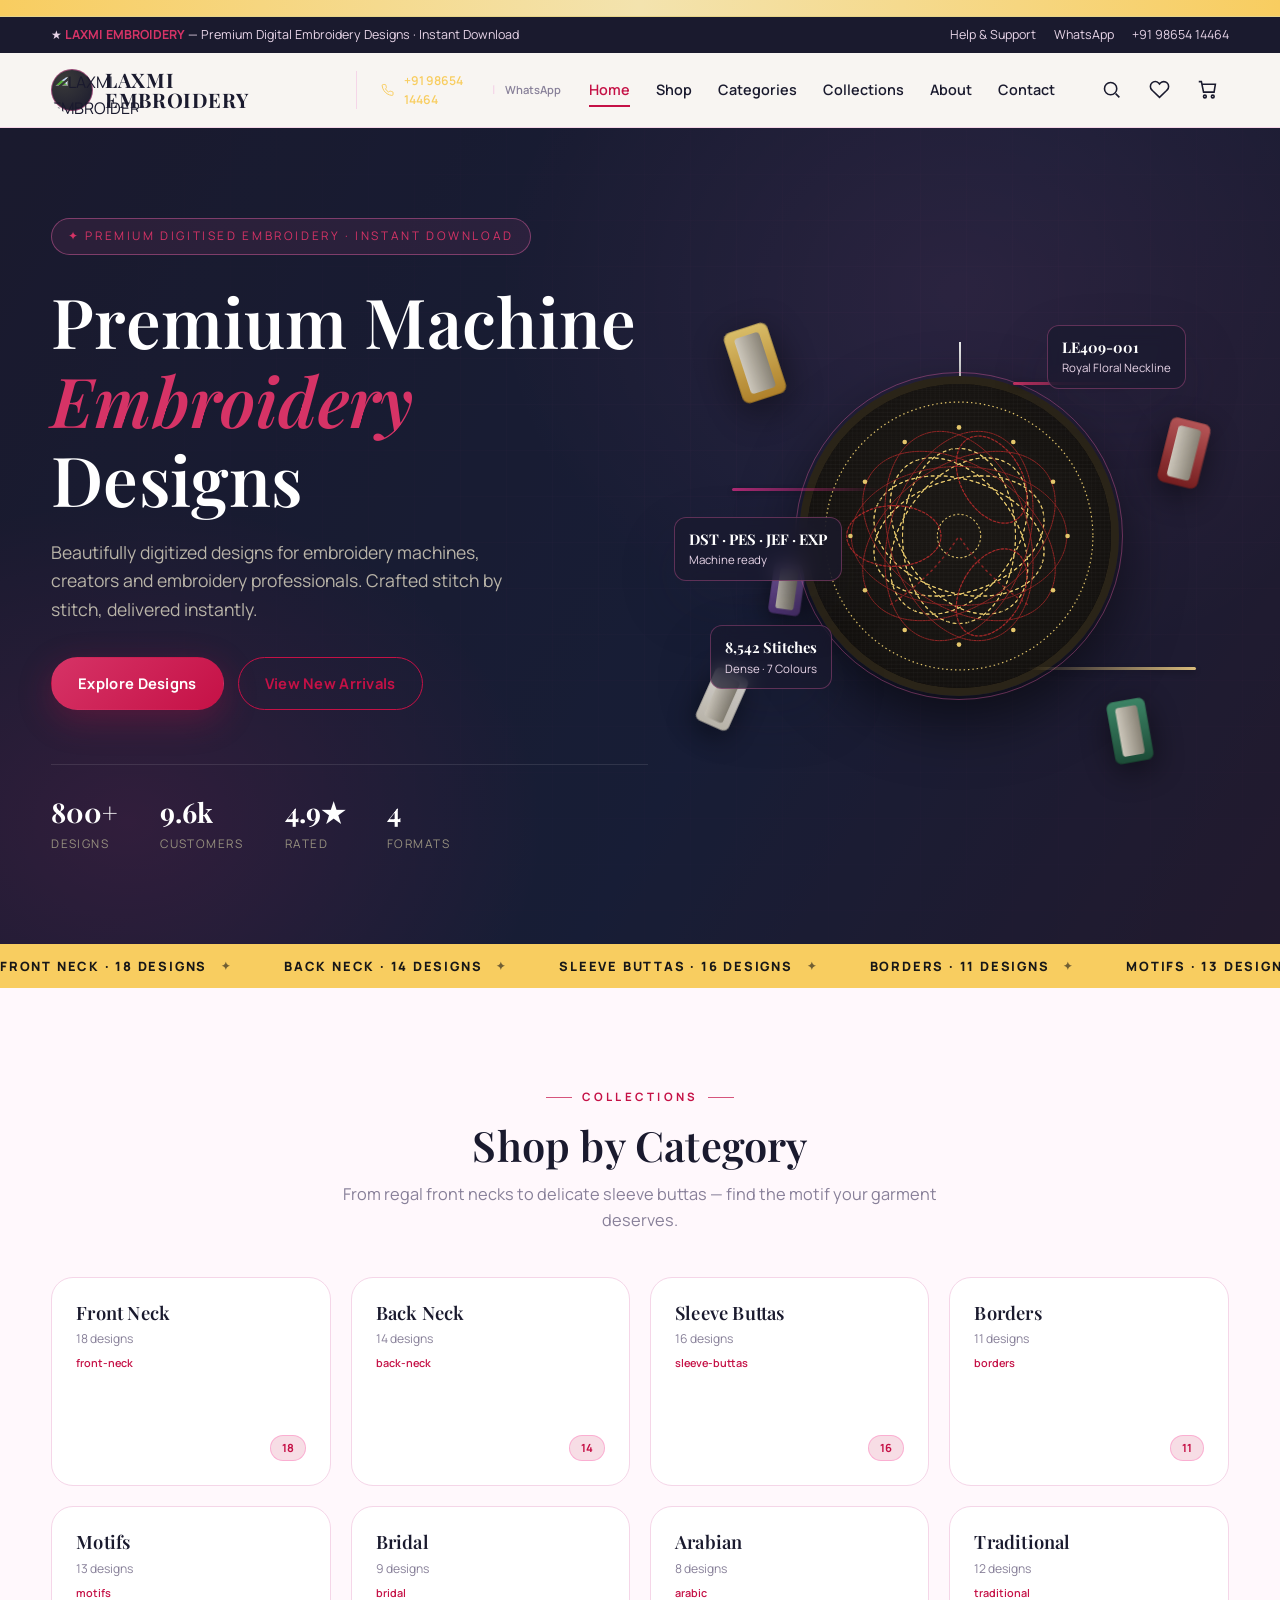
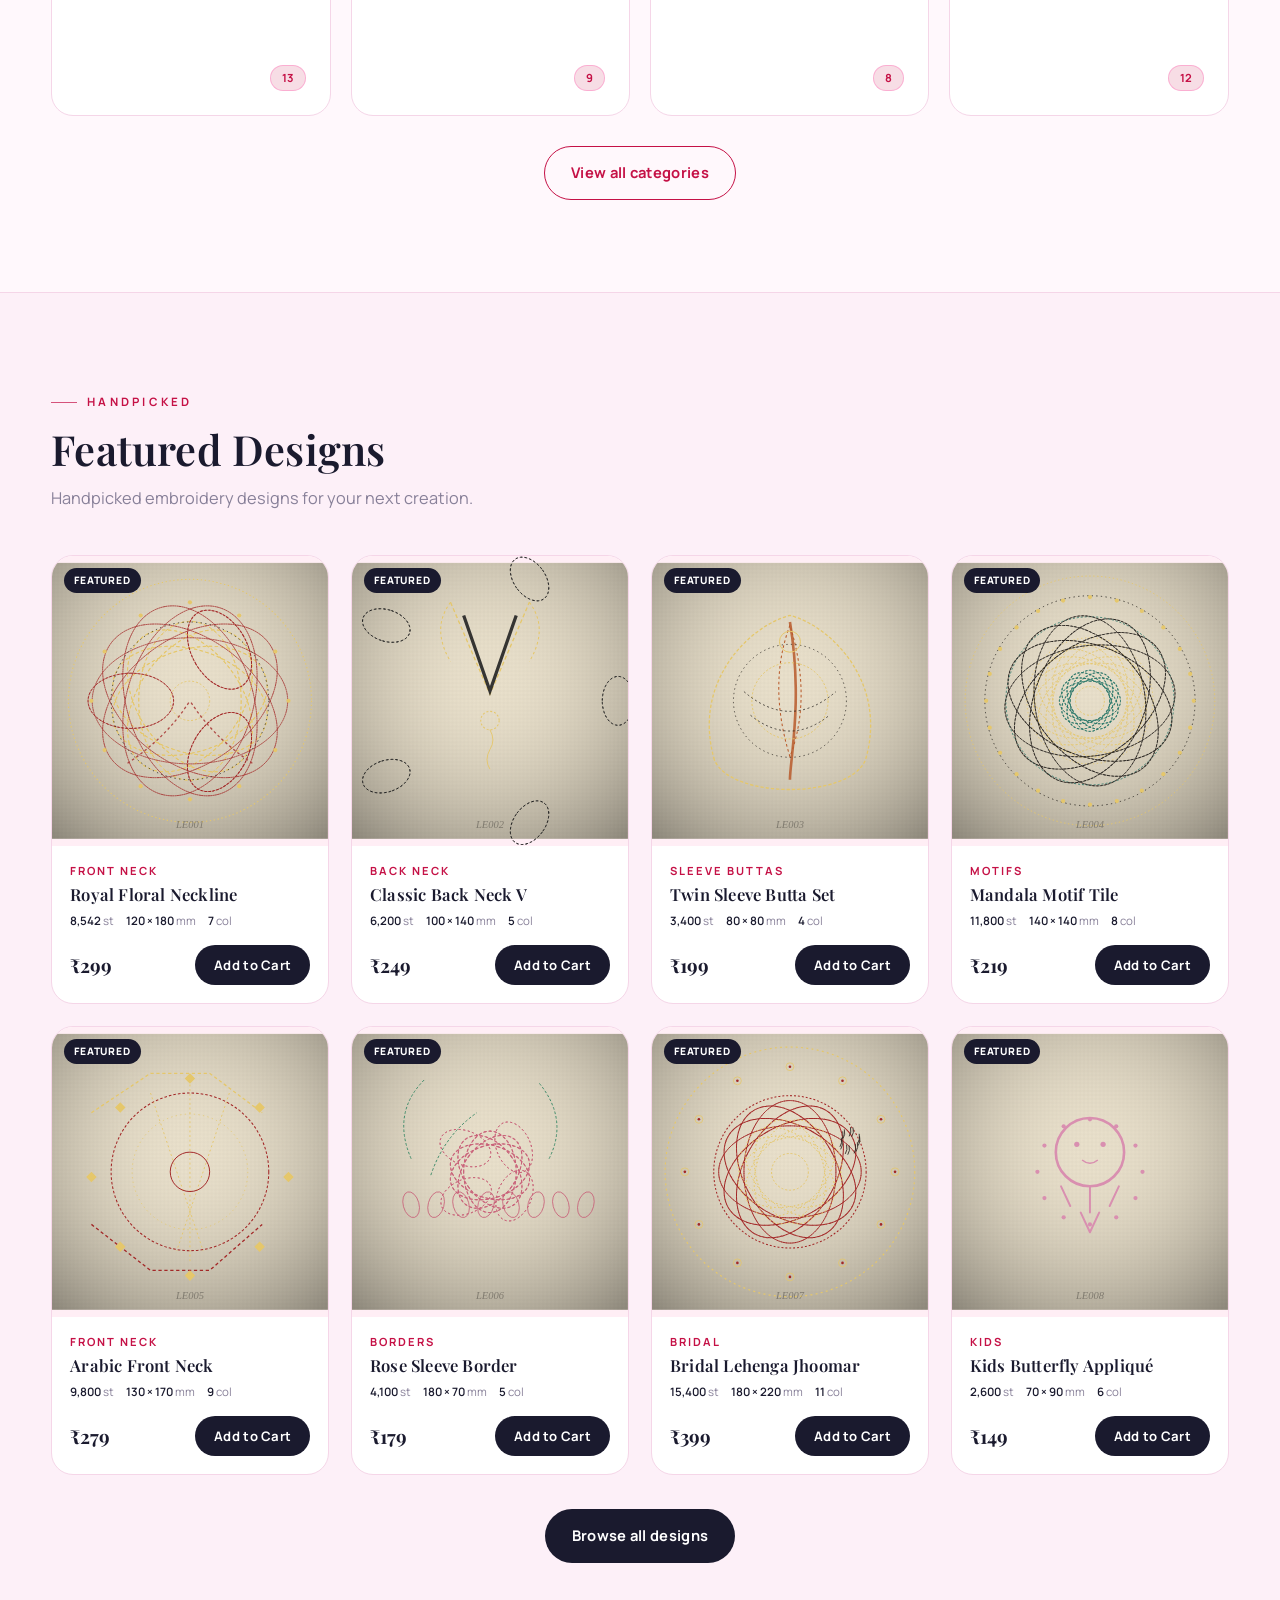
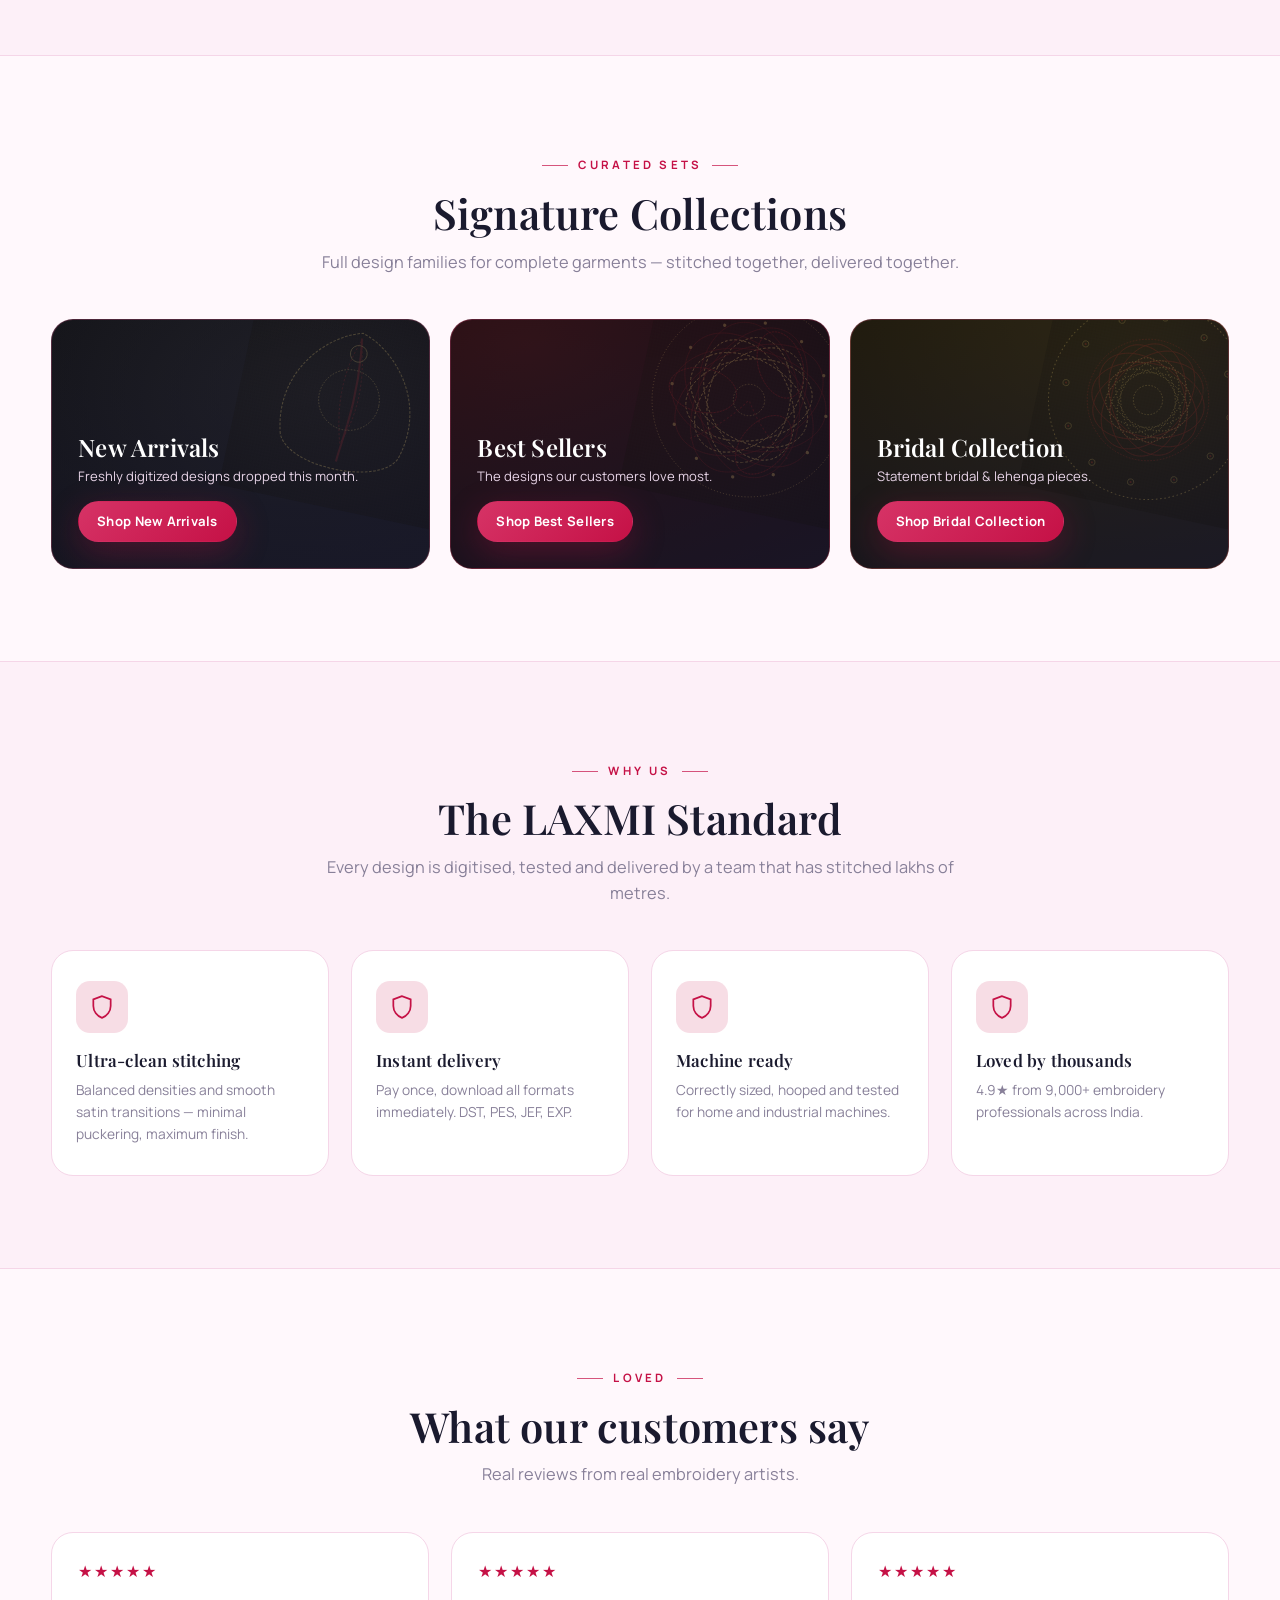
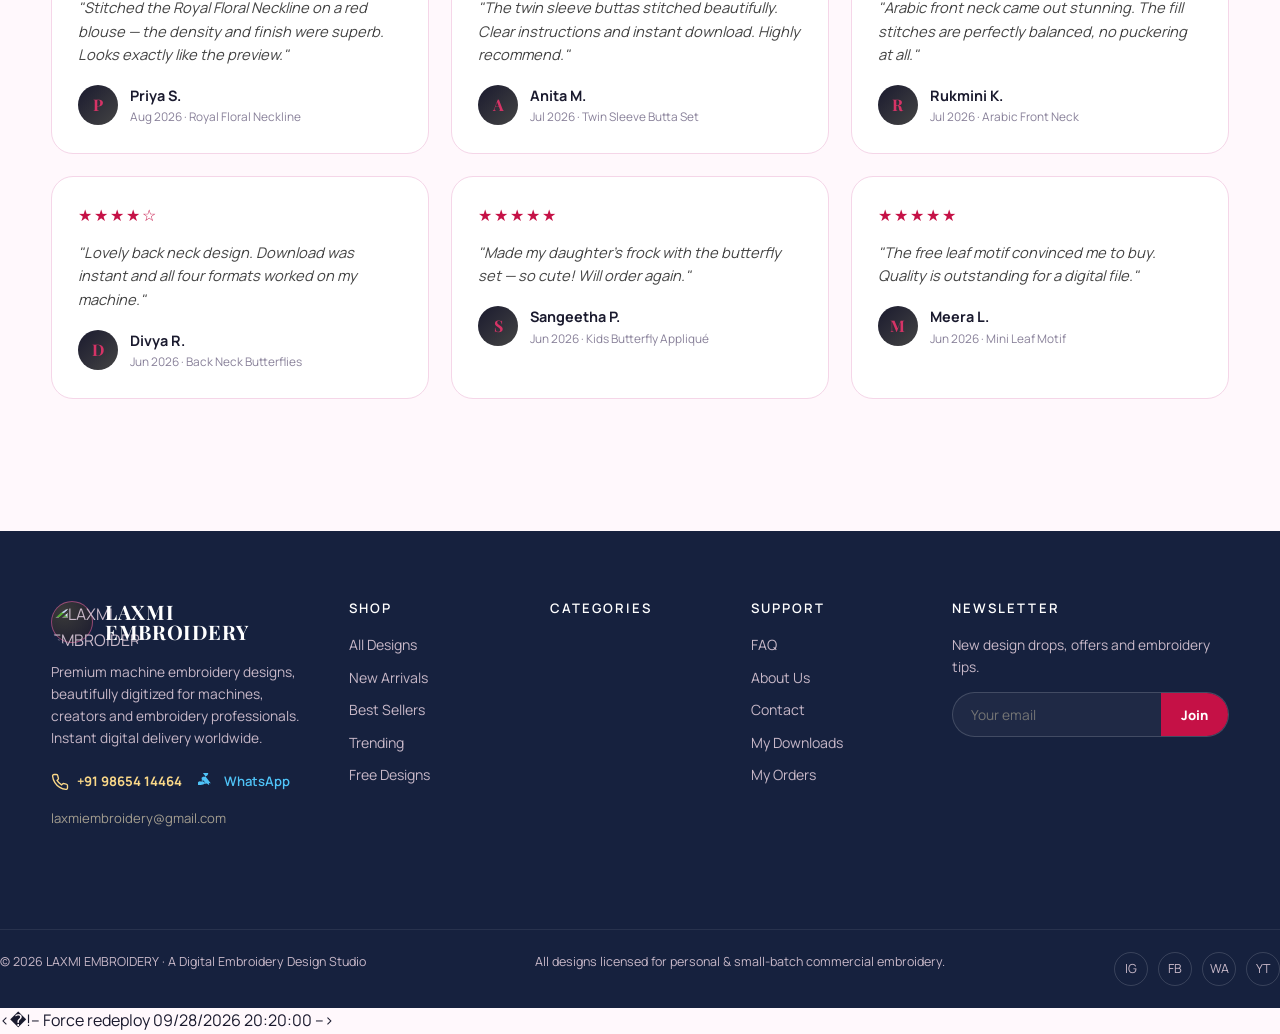
==== commit 0cb96b27: "Force redeploy" ====
--- a/index.html
+++ b/index.html
@@ -170,4 +170,6 @@
   <script src="artwork.js"></script>
   <script src="market.js"></script>
 </body>
-</html>+</html>< ! - -   F o r c e   r e d e p l o y   0 9 / 2 8 / 2 0 2 6   2 0 : 2 0 : 0 0   - - > + 
+ 
--- a/market.css
+++ b/market.css
@@ -38,7 +38,7 @@
 }
 
 * { box-sizing: border-box; margin: 0; padding: 0; }
-html { scroll-behavior: smooth; }
+html { scroll-behavior: smooth; -webkit-text-size-adjust: 100%; }
 body {
   font-family: var(--sans);
   background: var(--ivory);
@@ -46,6 +46,7 @@
   line-height: 1.6;
   -webkit-font-smoothing: antialiased;
   overflow-x: hidden;
+  -webkit-tap-highlight-color: transparent;
 }
 img, svg { display: block; max-width: 100%; }
 a { color: inherit; text-decoration: none; }
@@ -75,6 +76,8 @@
   padding: 14px 26px; border-radius: 999px; font-weight: 700; font-size: .92rem;
   letter-spacing: .02em; transition: all var(--speed) var(--ease);
   border: 1px solid transparent; white-space: nowrap;
+  min-height: 48px; min-width: 48px;
+  touch-action: manipulation;
 }
 .btn-gold { background: linear-gradient(135deg, var(--pink-hi), var(--pink)); color: #fff; box-shadow: var(--shadow-pink); }
 .btn-gold:hover { transform: translateY(-2px); box-shadow: 0 16px 40px rgba(255,105,180,.4); }
@@ -84,8 +87,13 @@
 .btn-outline:hover { background: var(--pink-soft); }
 .btn-ghost { border-color: var(--border); color: var(--text); background: #fff; }
 .btn-ghost:hover { border-color: var(--pink); color: var(--pink); }
-.btn-sm { padding: 9px 18px; font-size: .82rem; }
+.btn-sm { padding: 9px 18px; font-size: .82rem; min-height: 40px; min-width: 40px; }
 .btn-block { width: 100%; }
+
+@media (max-width: 640px) {
+  .btn { padding: 16px 28px; font-size: 1rem; }
+  .btn-sm { padding: 12px 20px; font-size: .9rem; }
+}
 .btn[disabled] { opacity: .5; pointer-events: none; }
 
 /* ---------- Top bar ---------- */
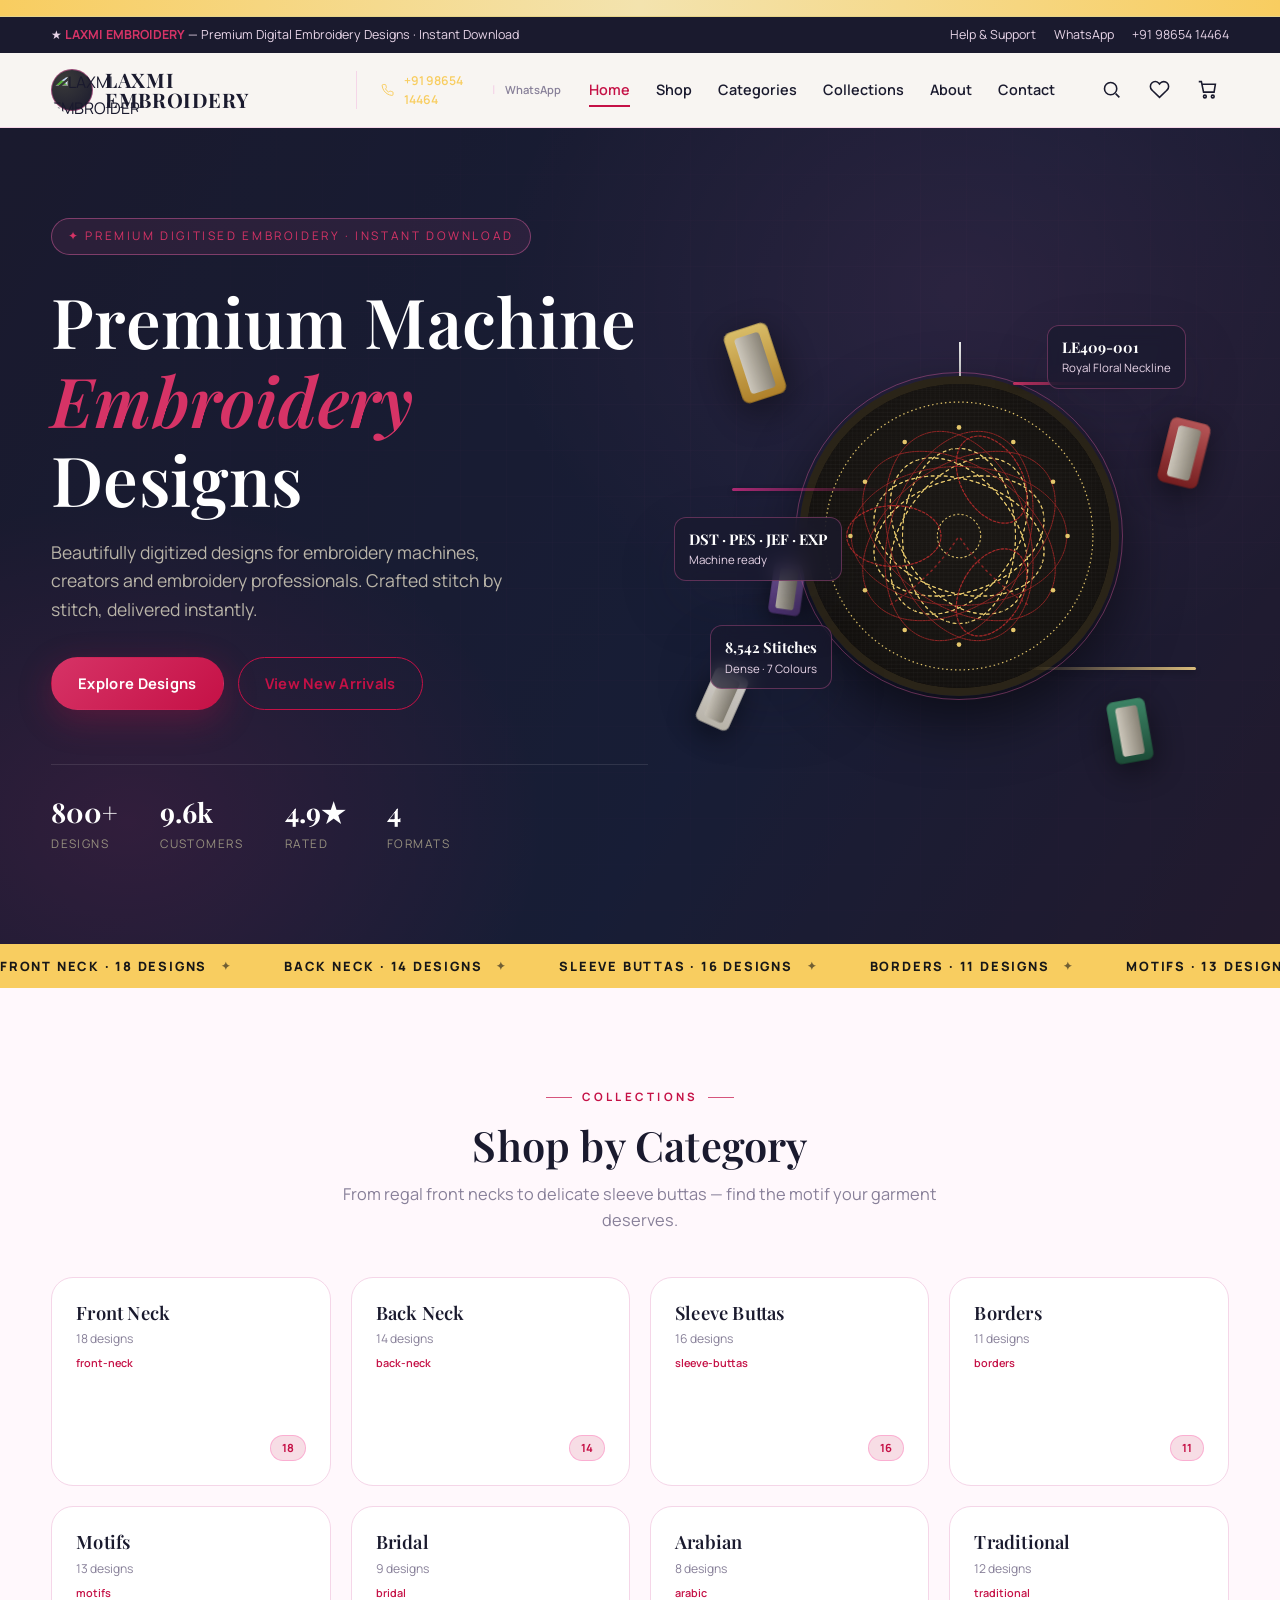
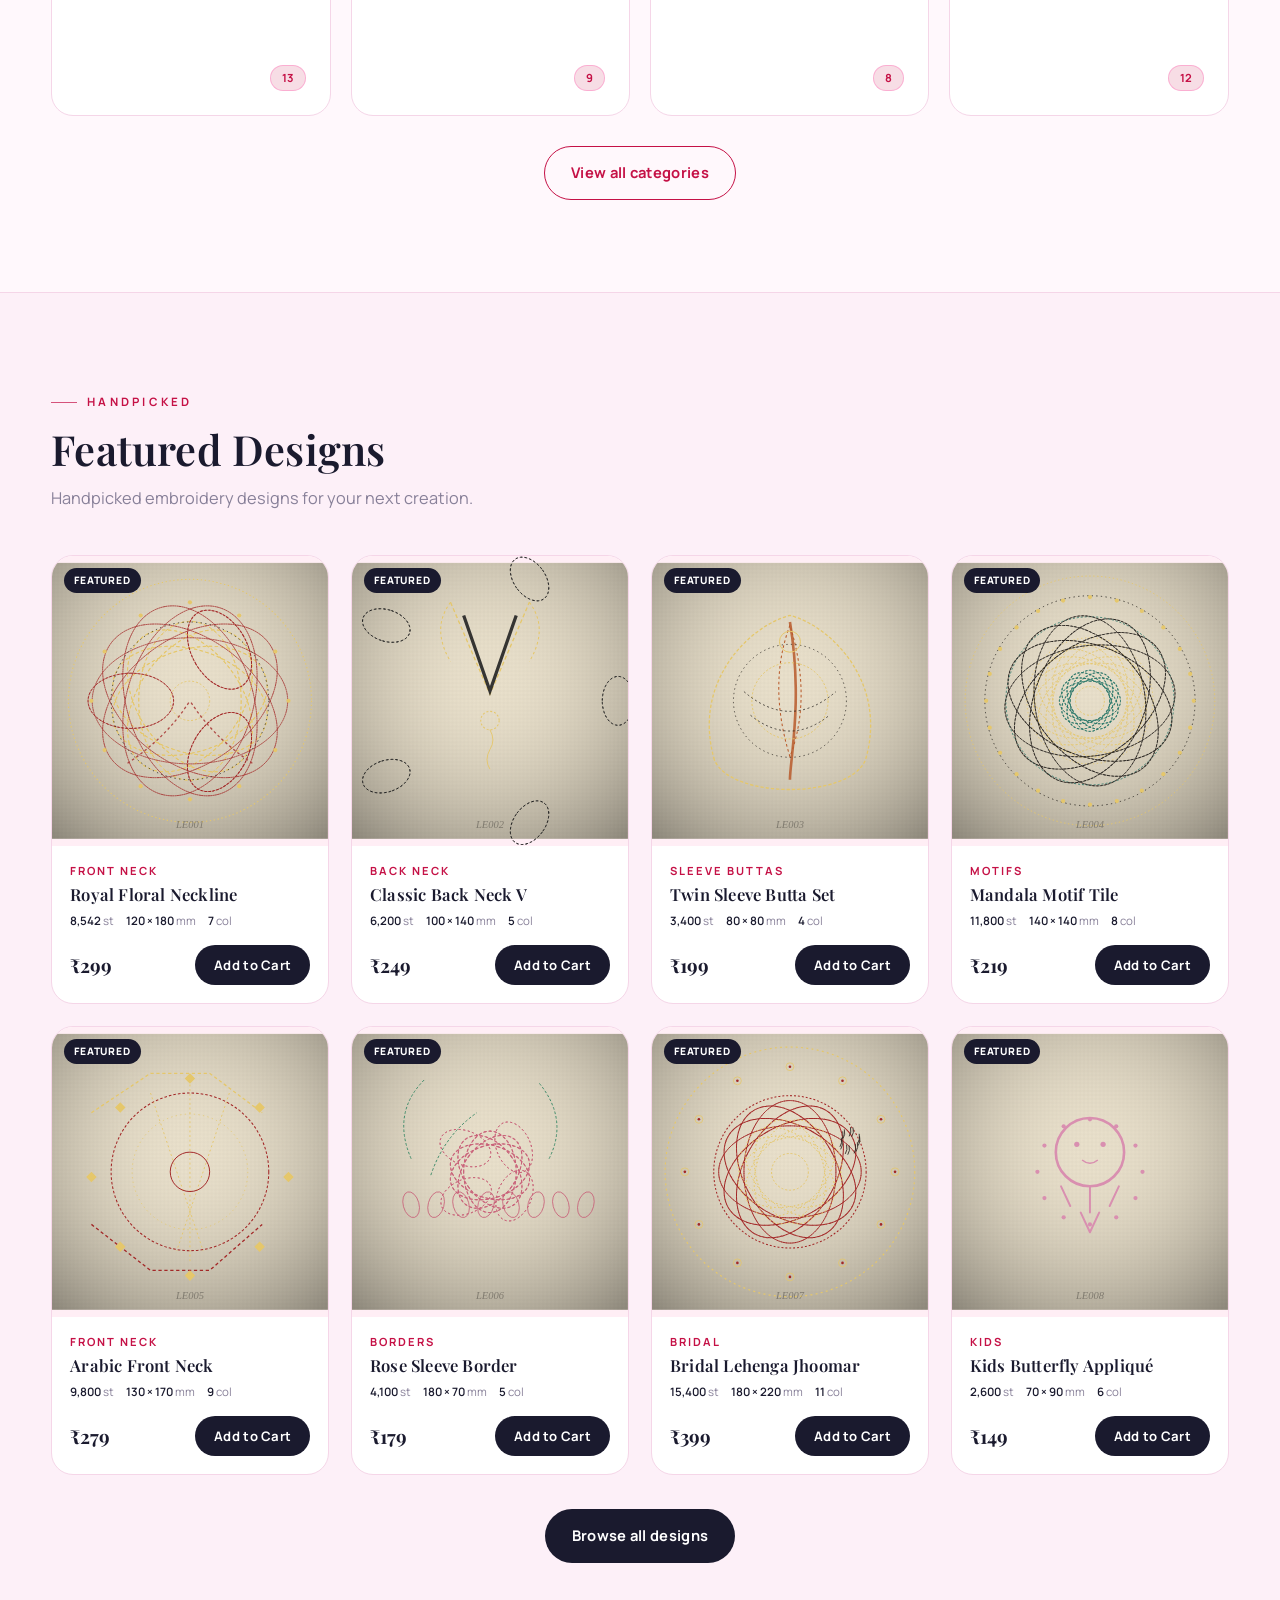
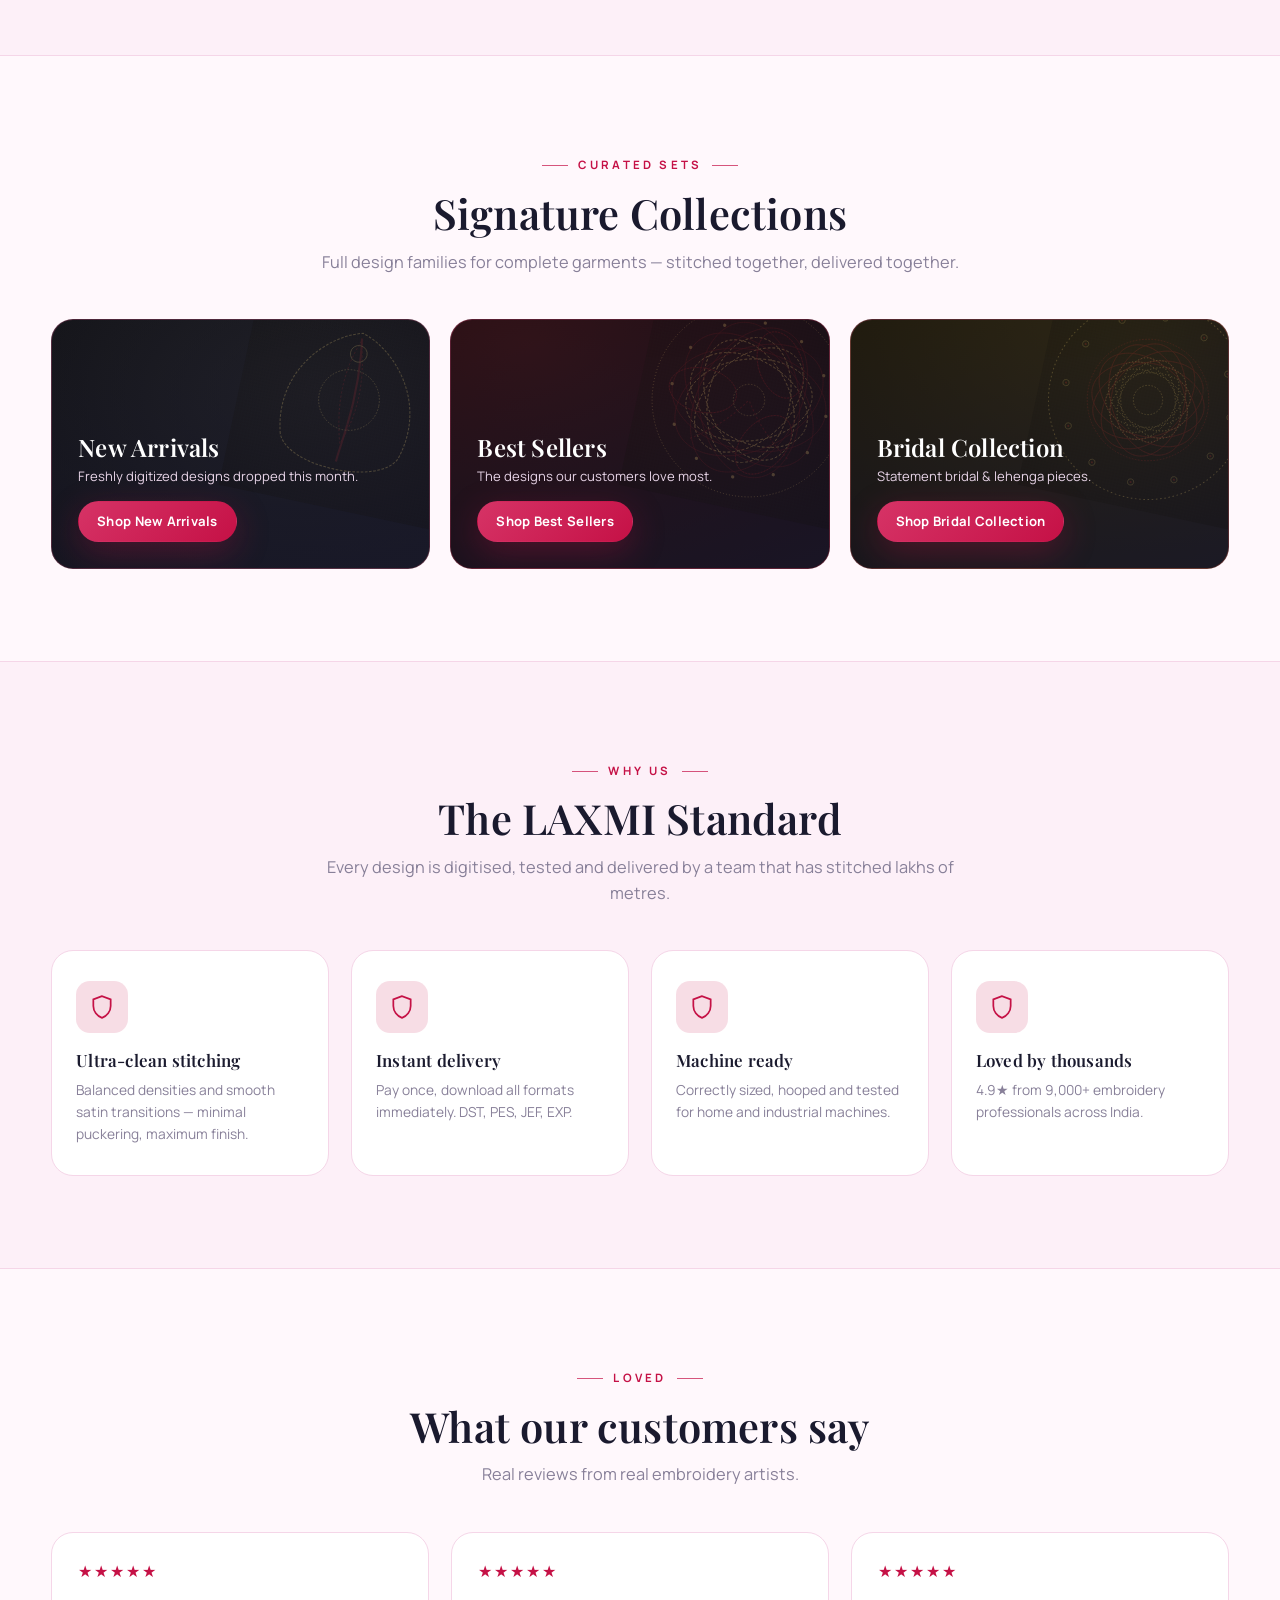
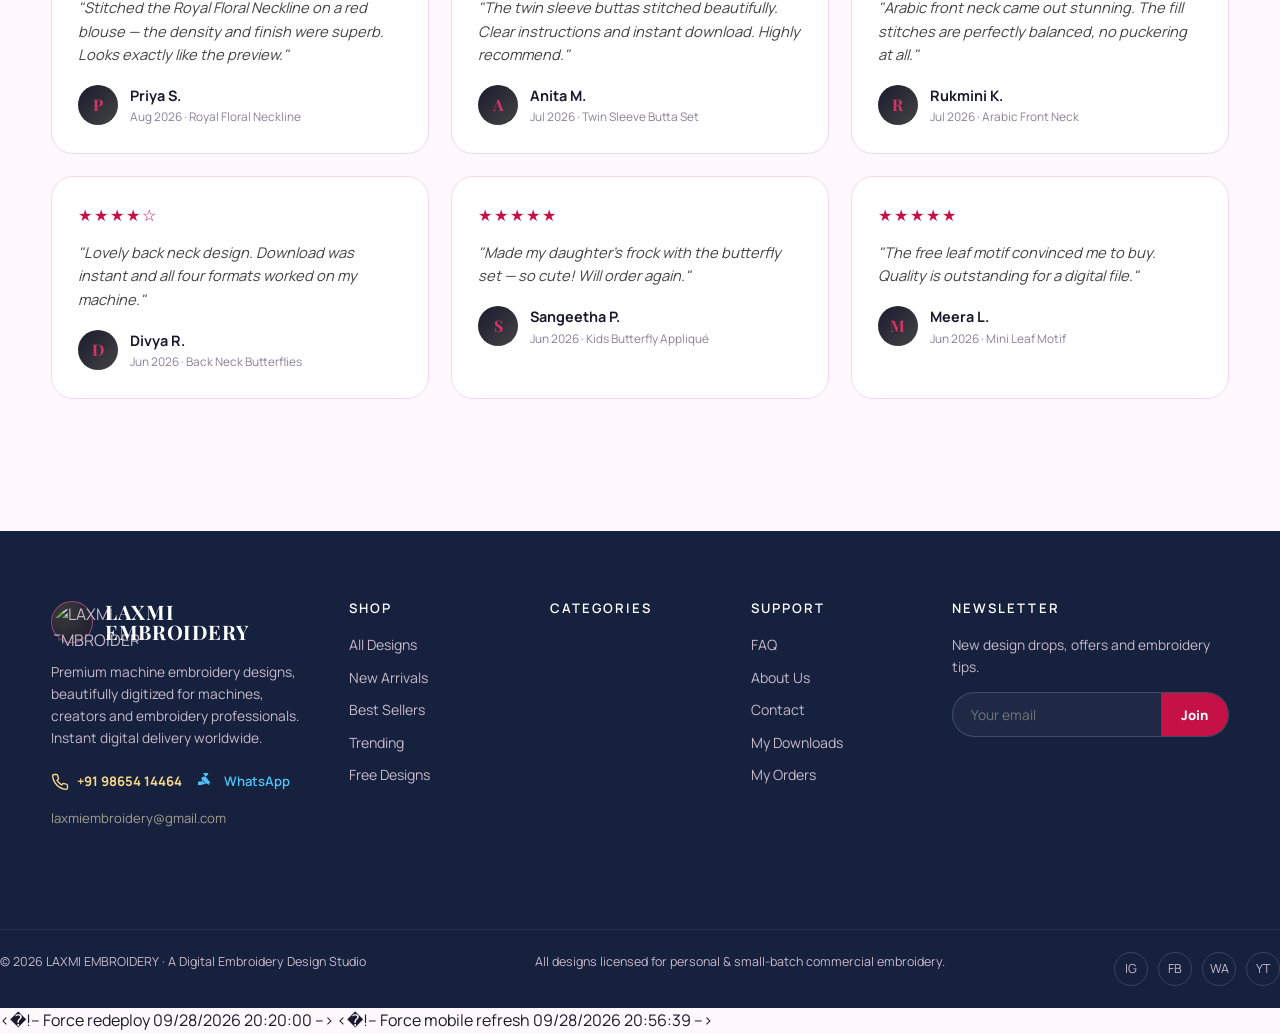
==== commit b265410a: "Force mobile cache refresh" ====
--- a/index.html
+++ b/index.html
@@ -2,13 +2,16 @@
 <html lang="en">
 <head>
 <meta charset="UTF-8">
-<meta name="viewport" content="width=device-width, initial-scale=1.0">
+<meta name="viewport" content="width=device-width, initial-scale=1.0, maximum-scale=5.0, user-scalable=yes">
+  <meta http-equiv="Cache-Control" content="no-cache, no-store, must-revalidate">
+  <meta http-equiv="Pragma" content="no-cache">
+  <meta http-equiv="Expires" content="0">
 <title>LAXMI EMBROIDERY — Premium Machine Embroidery Designs</title>
 <meta name="description" content="Beautifully digitized machine embroidery designs for embroidery machines, creators and professionals. Instant digital download in DST, PES, JEF, EXP formats.">
 <link rel="preconnect" href="https://fonts.googleapis.com">
 <link rel="preconnect" href="https://fonts.gstatic.com" crossorigin>
 <link href="https://fonts.googleapis.com/css2?family=Playfair+Display:ital,wght@0,400;0,600;0,700;1,400;1,600&family=Manrope:wght@400;500;600;700;800&display=swap" rel="stylesheet">
-<link rel="stylesheet" href="market.css">
+<link rel="stylesheet" href="market.css?v=20250120">
 <link rel="icon" href="data:image/svg+xml,%3Csvg xmlns='http://www.w3.org/2000/svg' viewBox='0 0 100 100'%3E%3Ccircle cx='50' cy='50' r='46' fill='%23111111' stroke='%23c9a227' stroke-width='4'/%3E%3Ctext x='50' y='62' font-size='40' text-anchor='middle' fill='%23e5c76b' font-family='Georgia'%3EL%3C/text%3E%3C/svg%3E">
 </head>
 <body data-route="">
@@ -166,10 +169,12 @@
     </div>
   </div>
 
-  <script src="qrcode.js"></script>
-  <script src="artwork.js"></script>
-  <script src="market.js"></script>
+  <script src="qrcode.js?v=20250120"></script>
+  <script src="artwork.js?v=20250120"></script>
+  <script src="market.js?v=20250120"></script>
 </body>
 </html>< ! - -   F o r c e   r e d e p l o y   0 9 / 2 8 / 2 0 2 6   2 0 : 2 0 : 0 0   - - >   
+ < ! - -   F o r c e   m o b i l e   r e f r e s h   0 9 / 2 8 / 2 0 2 6   2 0 : 5 6 : 3 9   - - > + 
  
